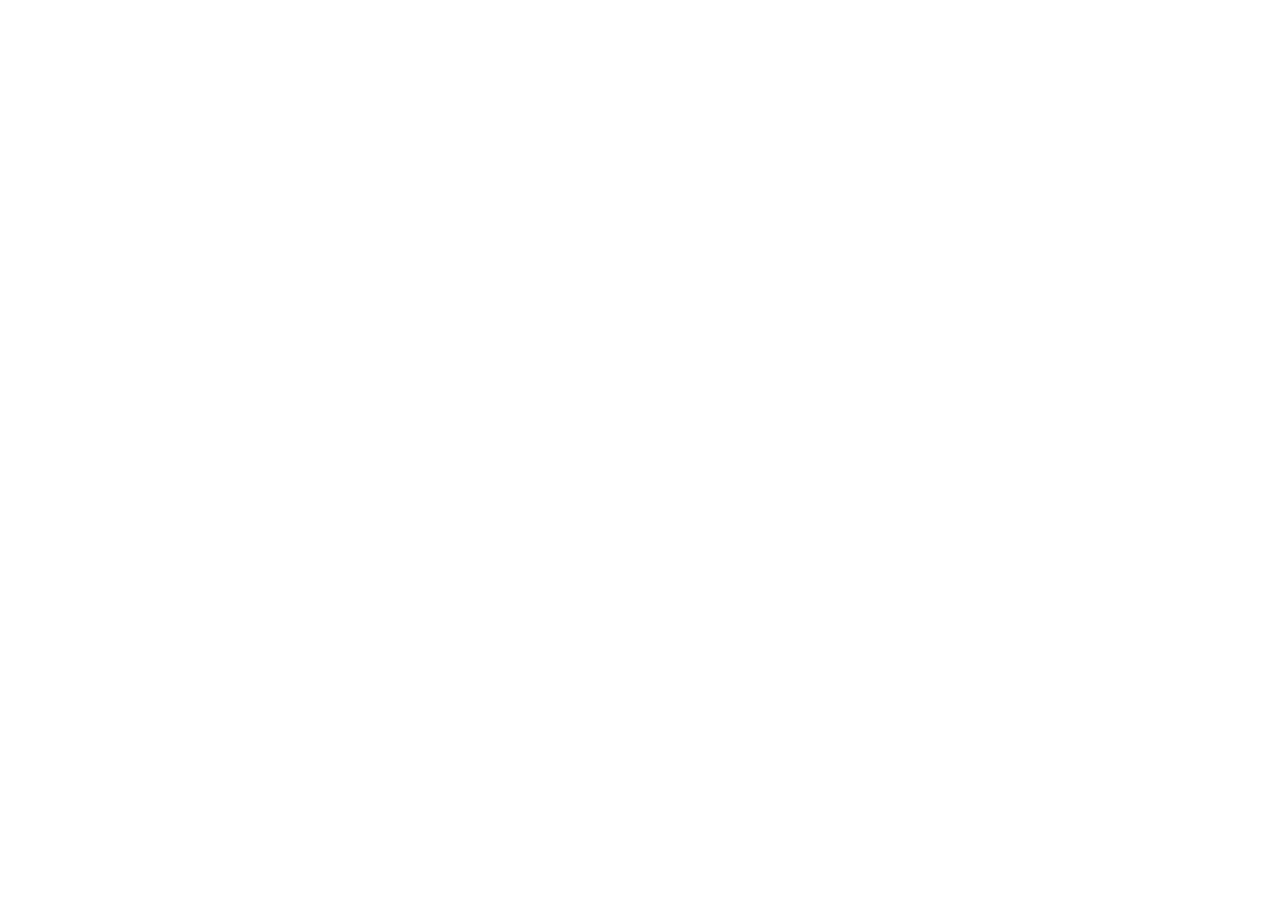
==== index.html @ 40c04be0 "deploy: add organic orb motion" ====
<!doctype html>
<html lang="es">
  <head>
    <meta charset="UTF-8" />
    <meta name="viewport" content="width=device-width, initial-scale=1.0" />
    <meta name="theme-color" content="#090a0c" />
    <meta name="robots" content="noindex,nofollow" />
    <link rel="icon" href="/orvan-studio-preview/favicon.svg" />
    <meta name="description" content="ORVAN Studio conecta operaciones, herramientas y criterio para resolver necesidades concretas." />
    <title>ORVAN Studio — Qué necesitás resolver</title>
    <script type="module" crossorigin src="/orvan-studio-preview/assets/jsx-runtime-n5LQ9ujS.js"></script>
    <script type="module" crossorigin src="/orvan-studio-preview/assets/client-CB8it3IZ.js"></script>
    <script type="module" crossorigin src="/orvan-studio-preview/assets/world-b-ynsAk5wN.js"></script>
    <script type="module" crossorigin src="/orvan-studio-preview/assets/world-b-main-CdxMd1d_.js"></script>
    <link rel="stylesheet" crossorigin href="/orvan-studio-preview/assets/world-b-mmX6y8Y3.css">
  </head>
  <body>
    <div id="world-b-root"></div>
  </body>
</html>
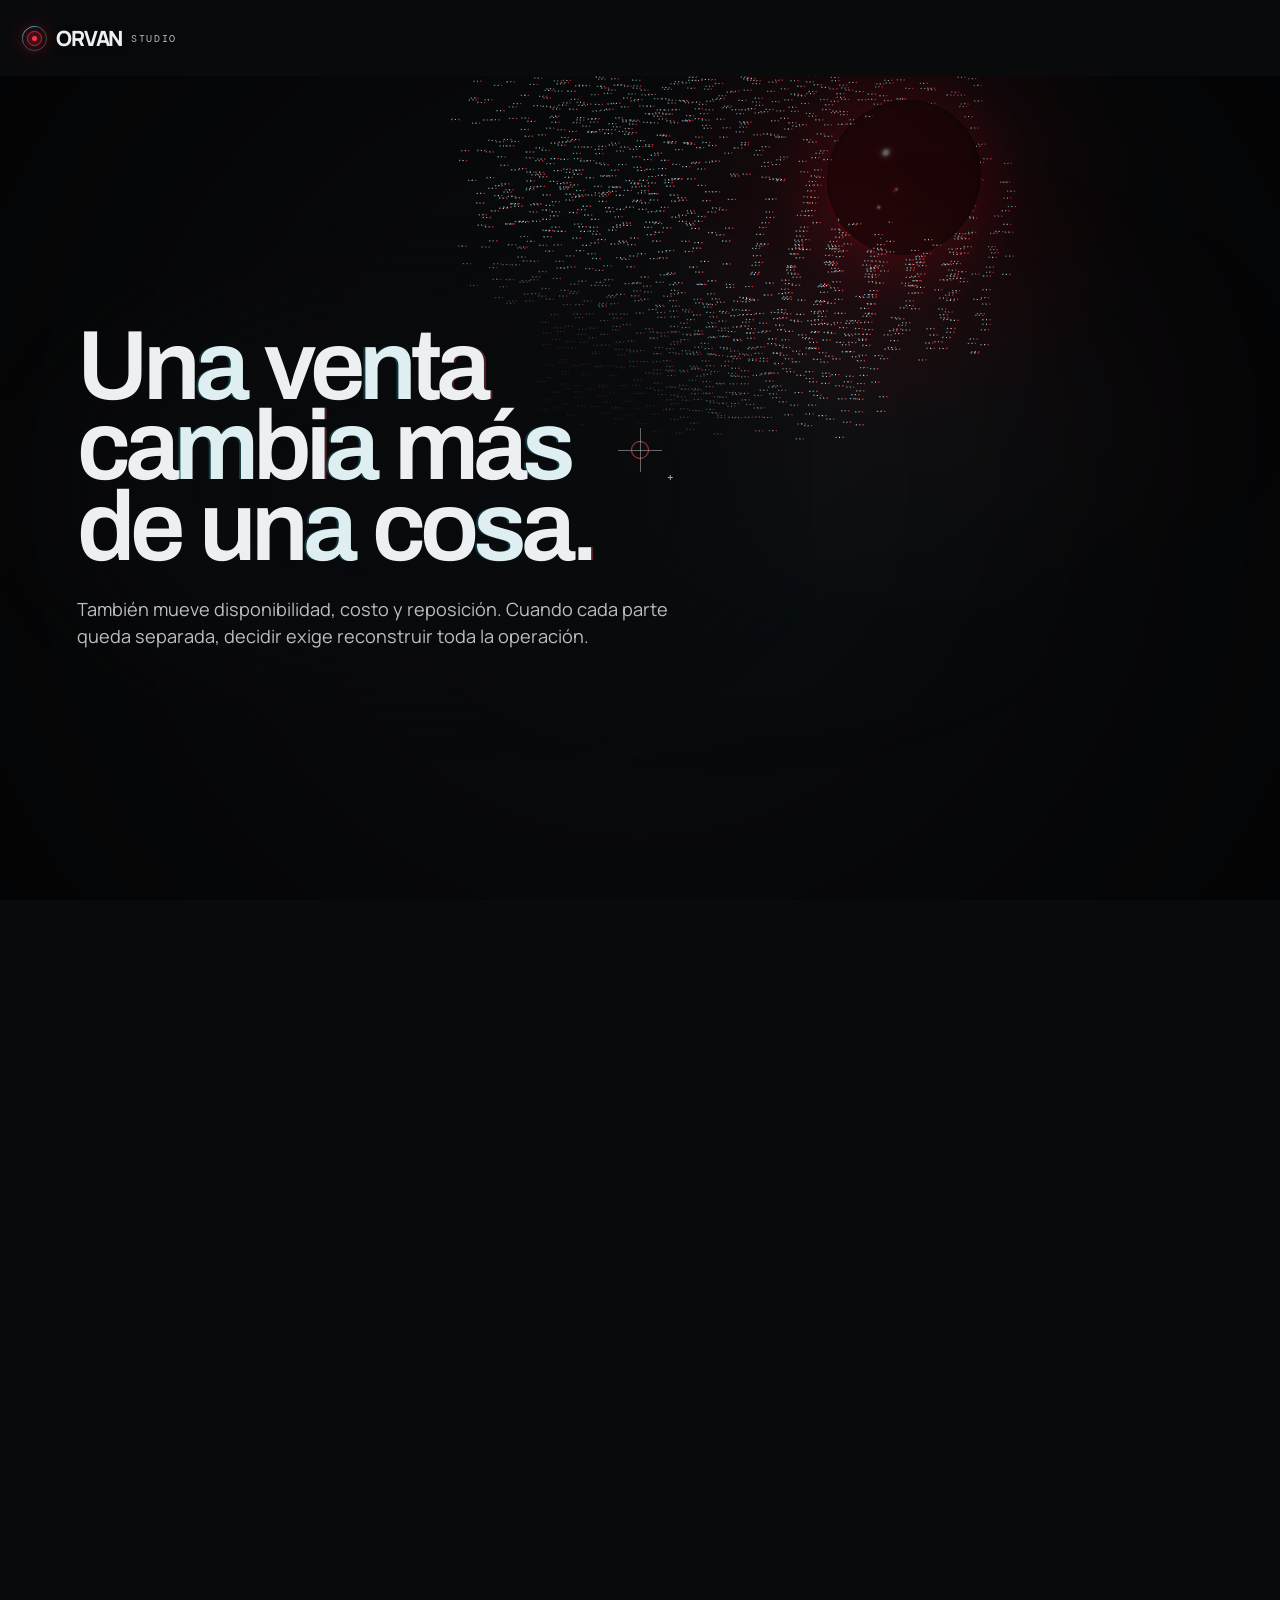
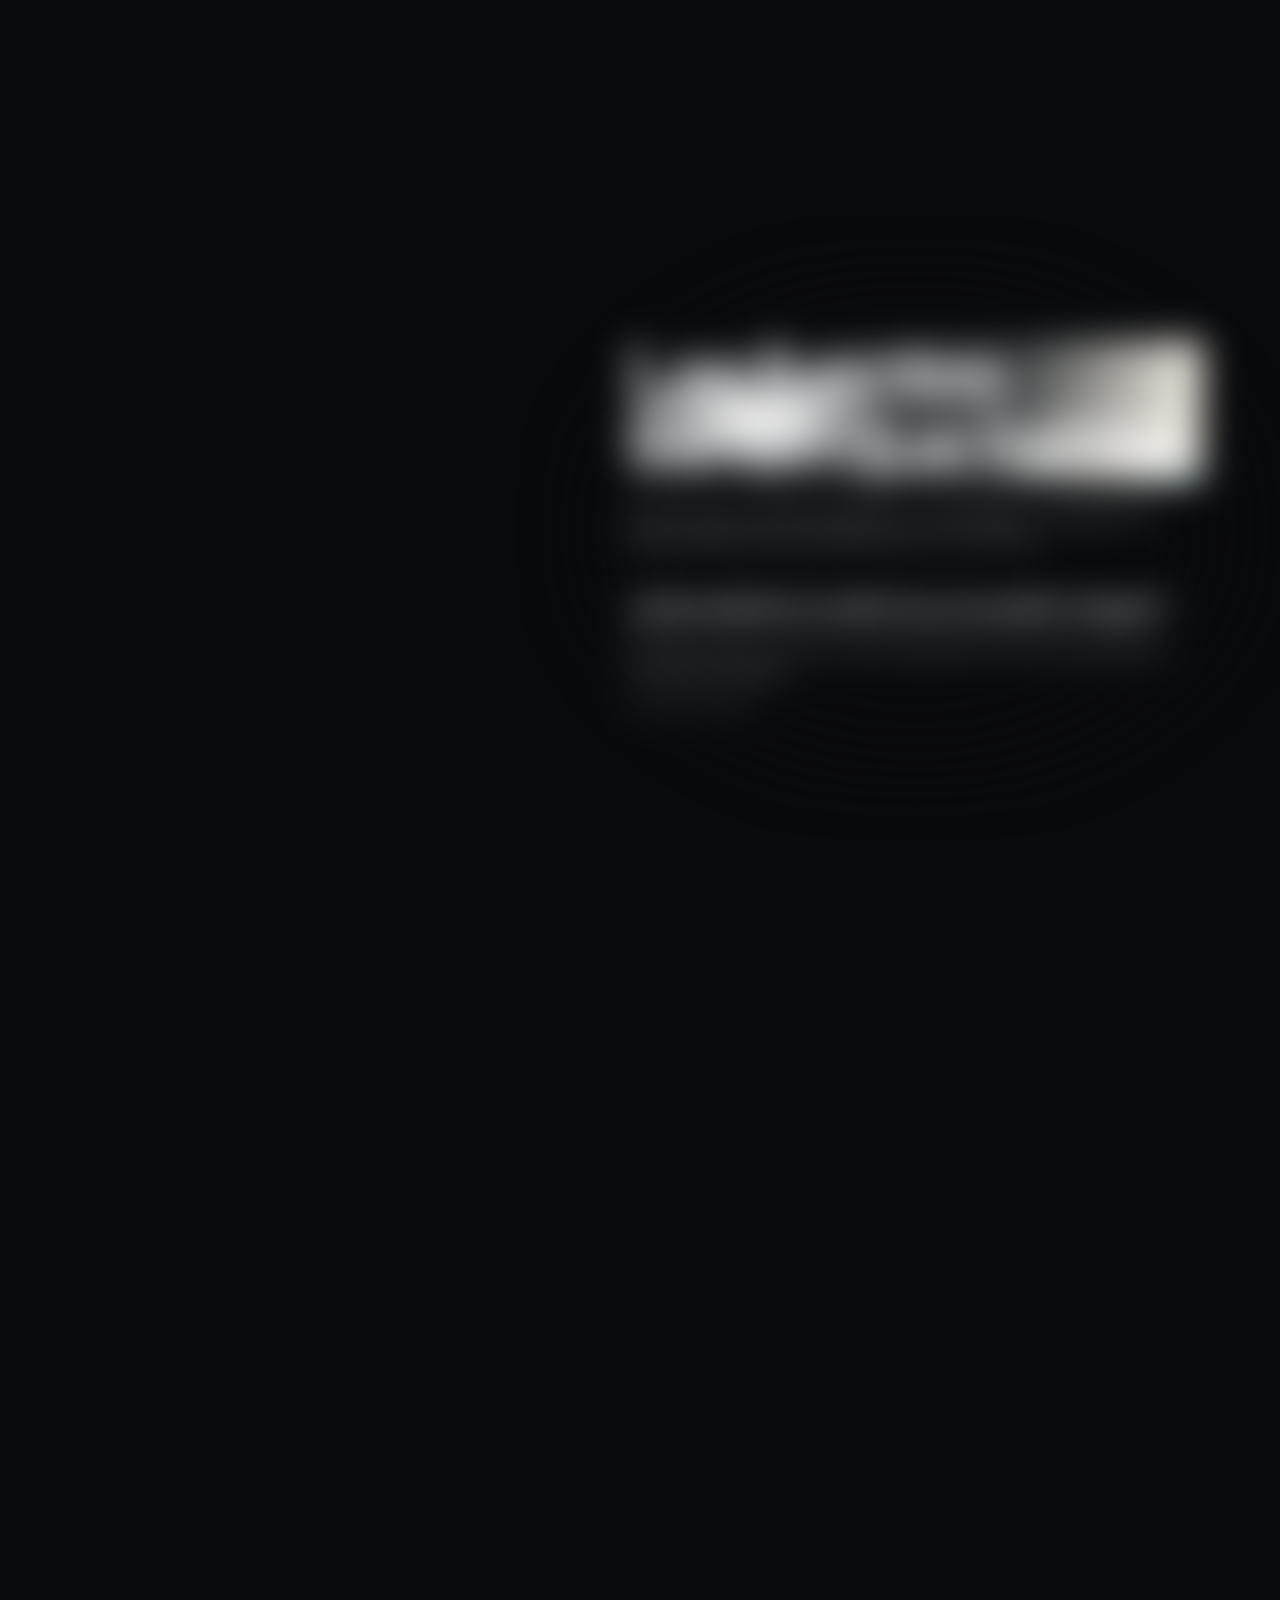
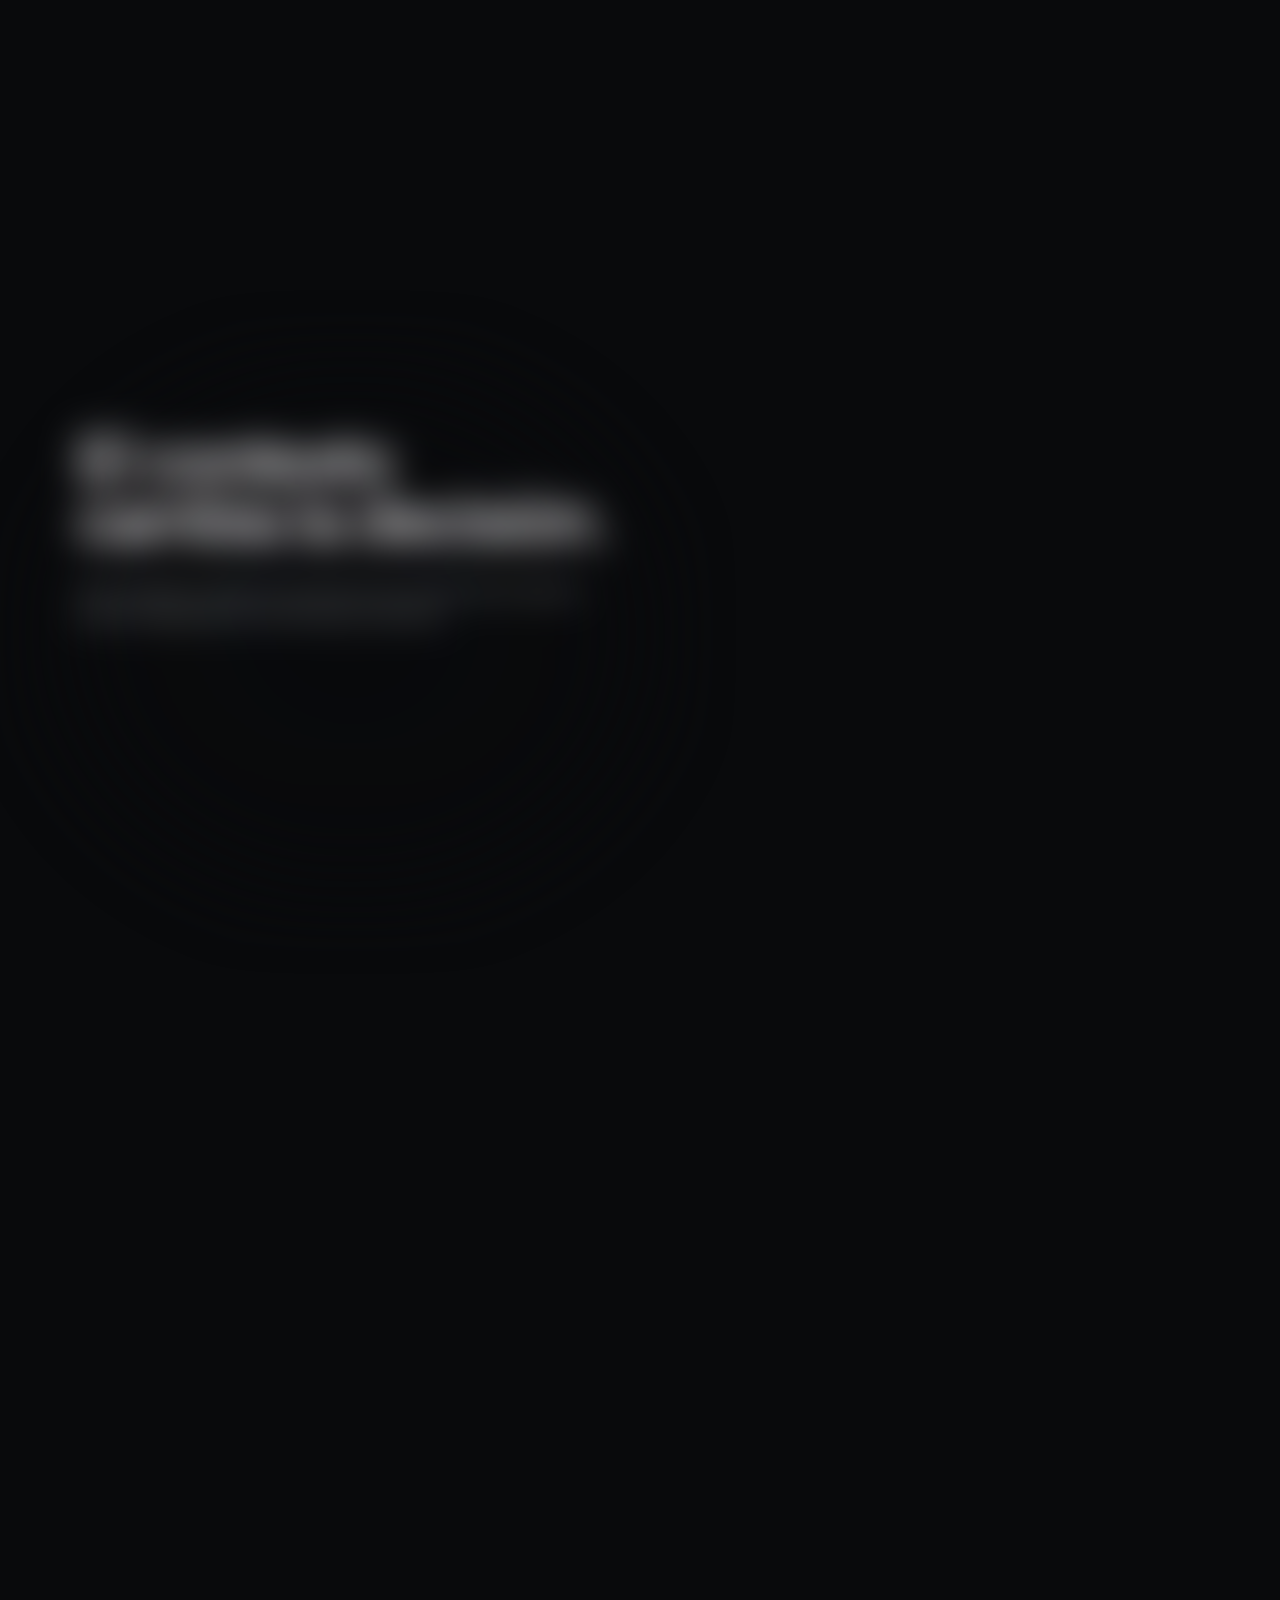
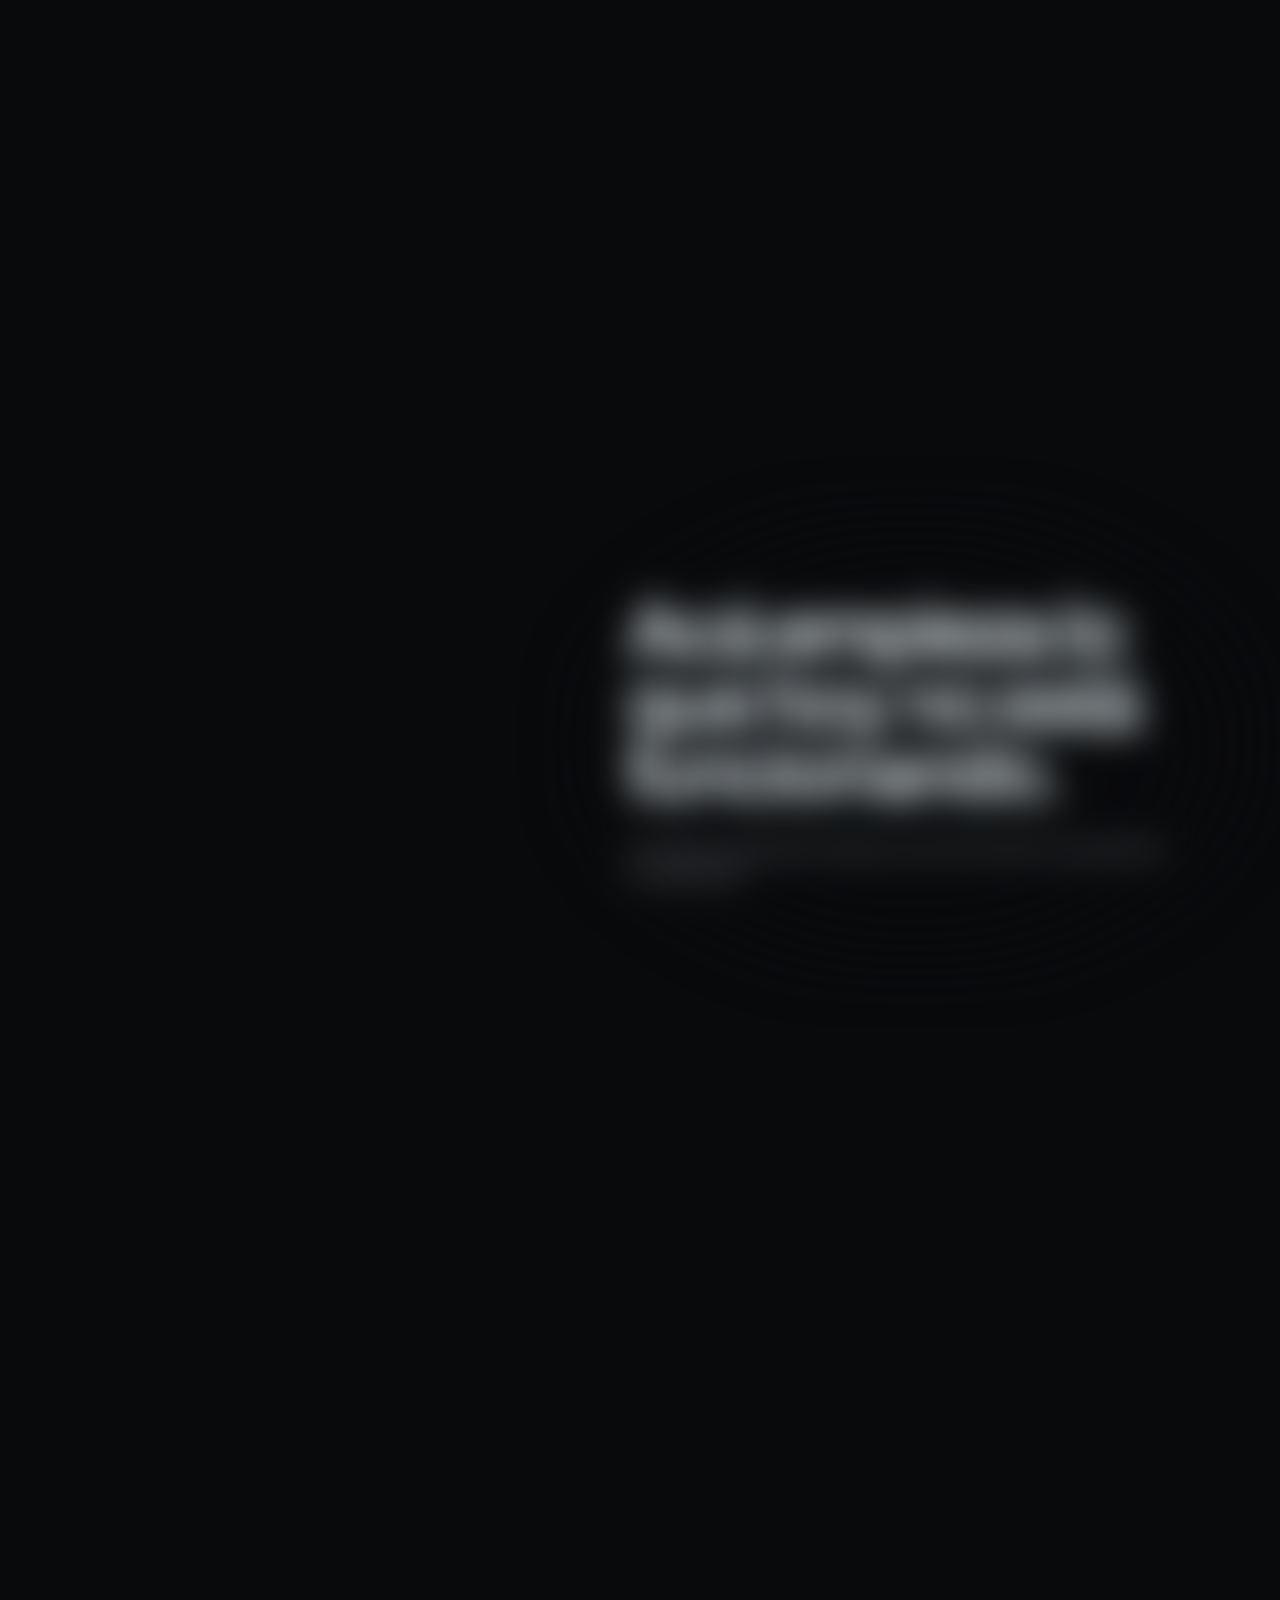
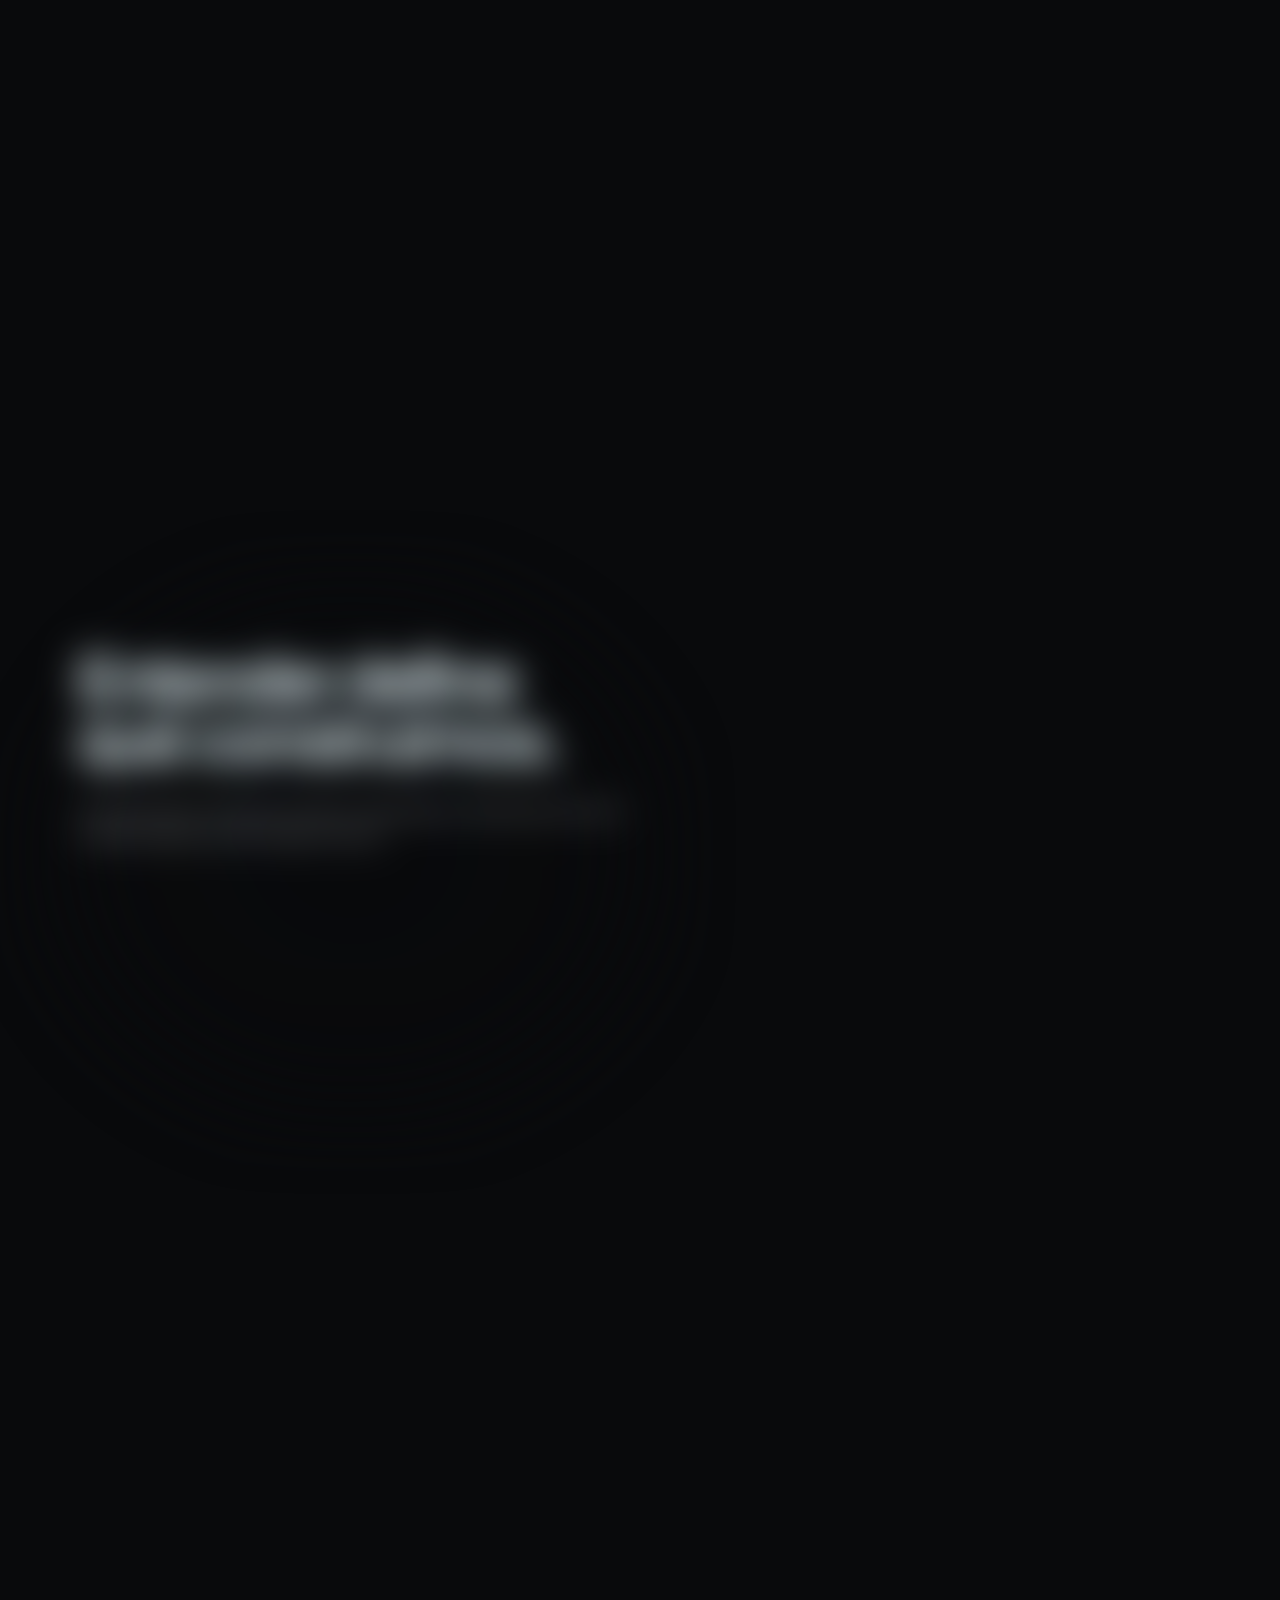
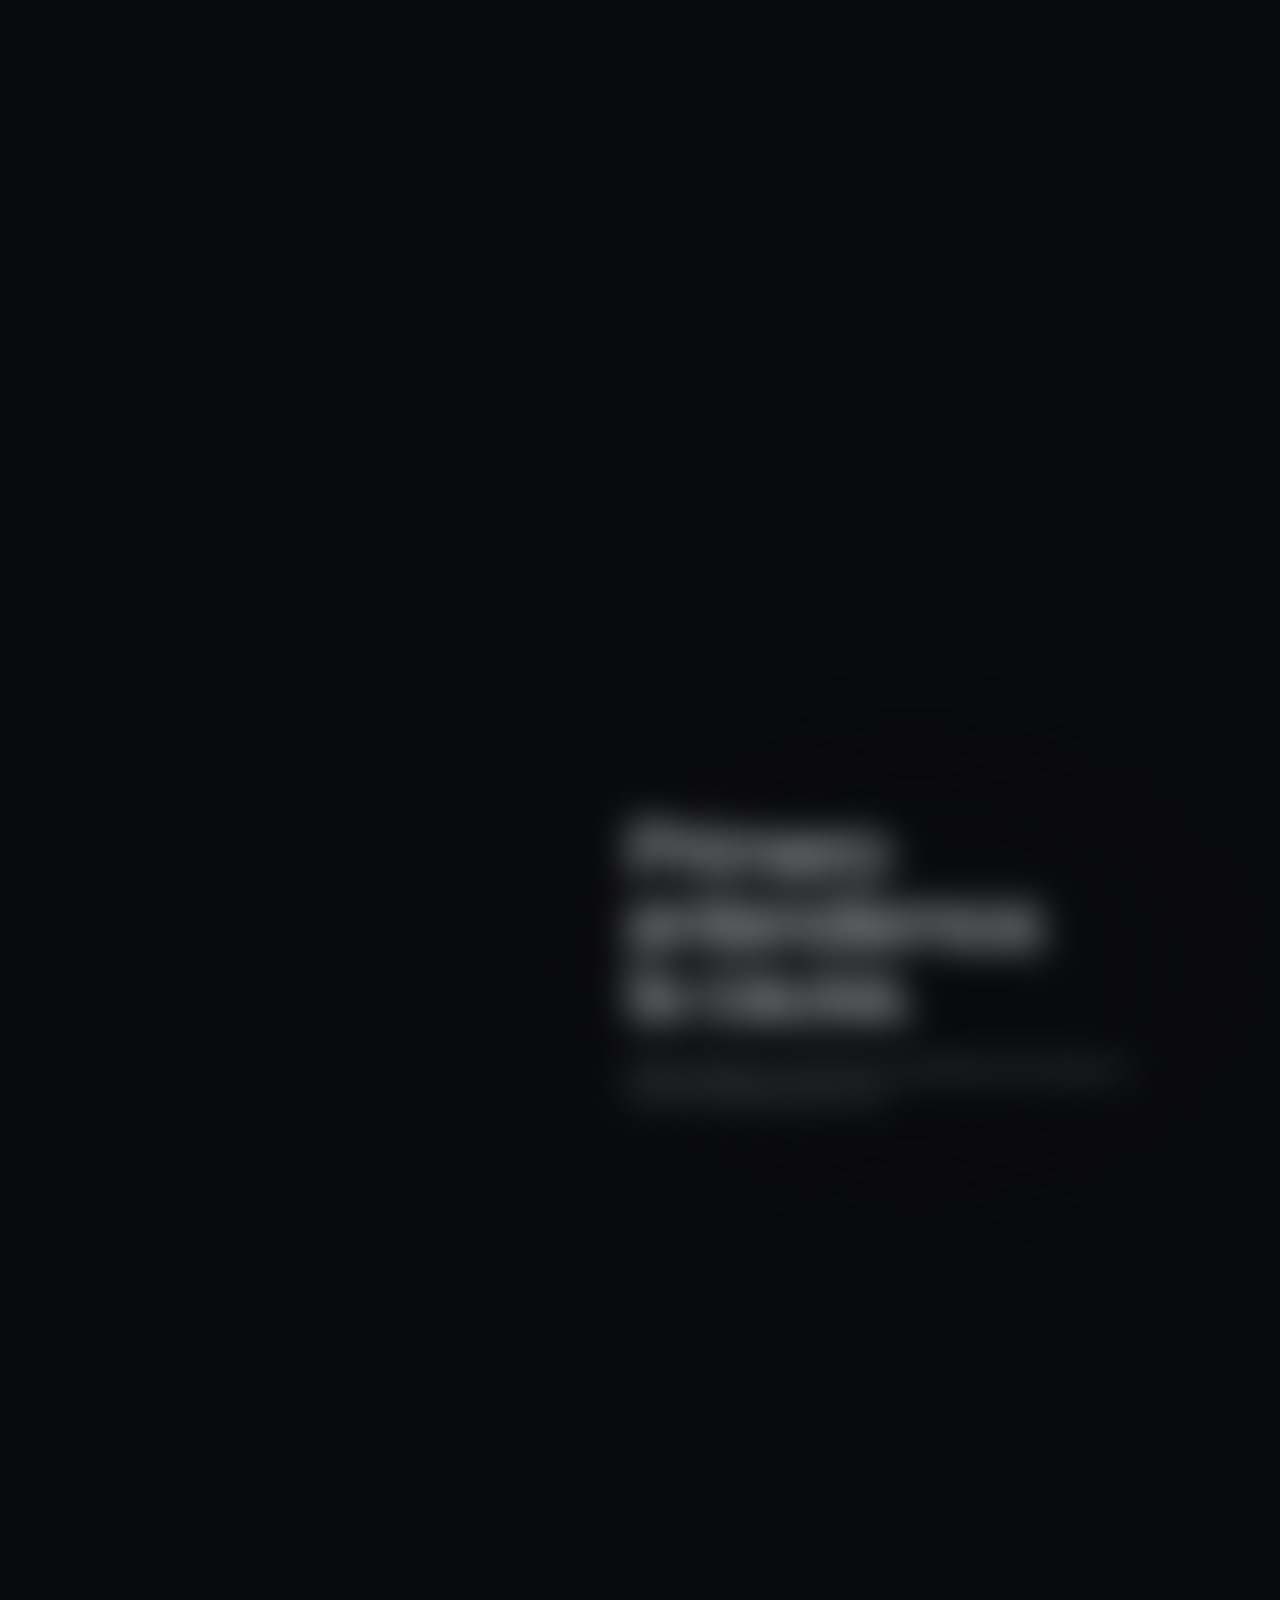
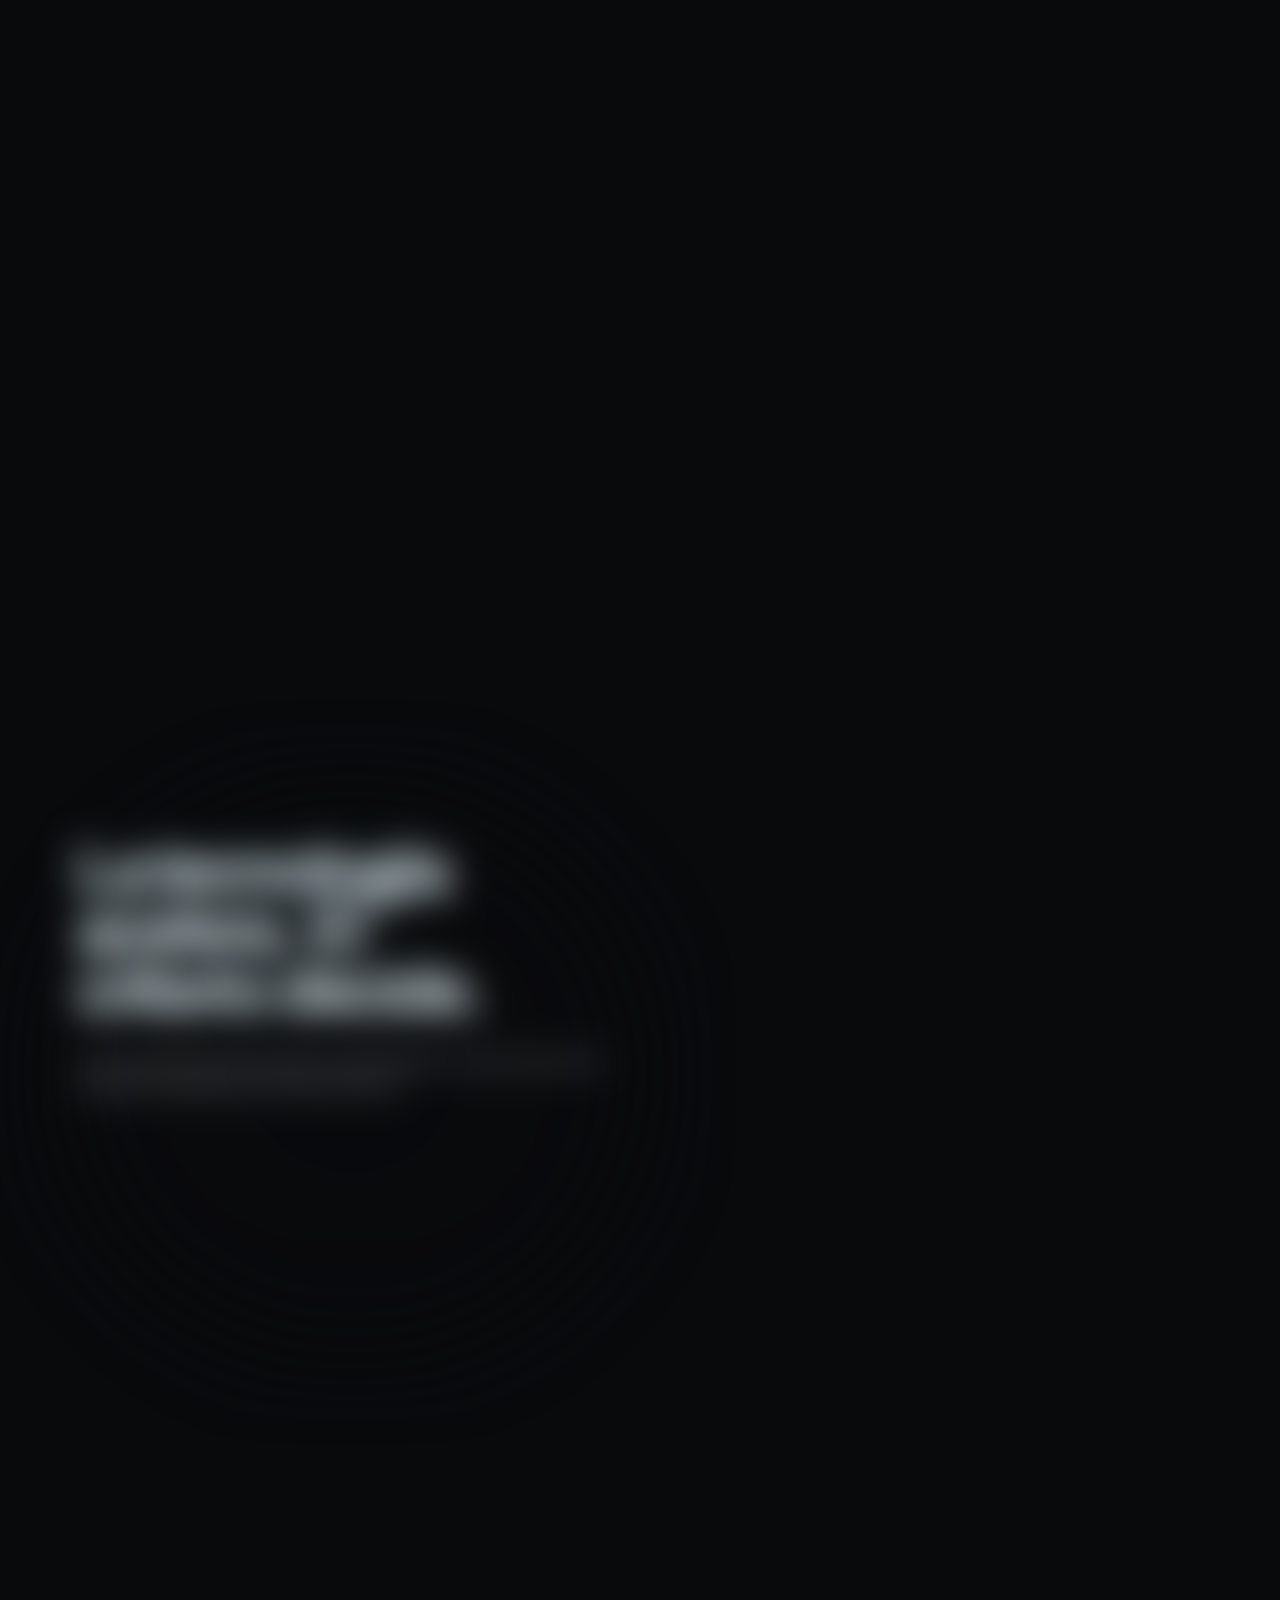
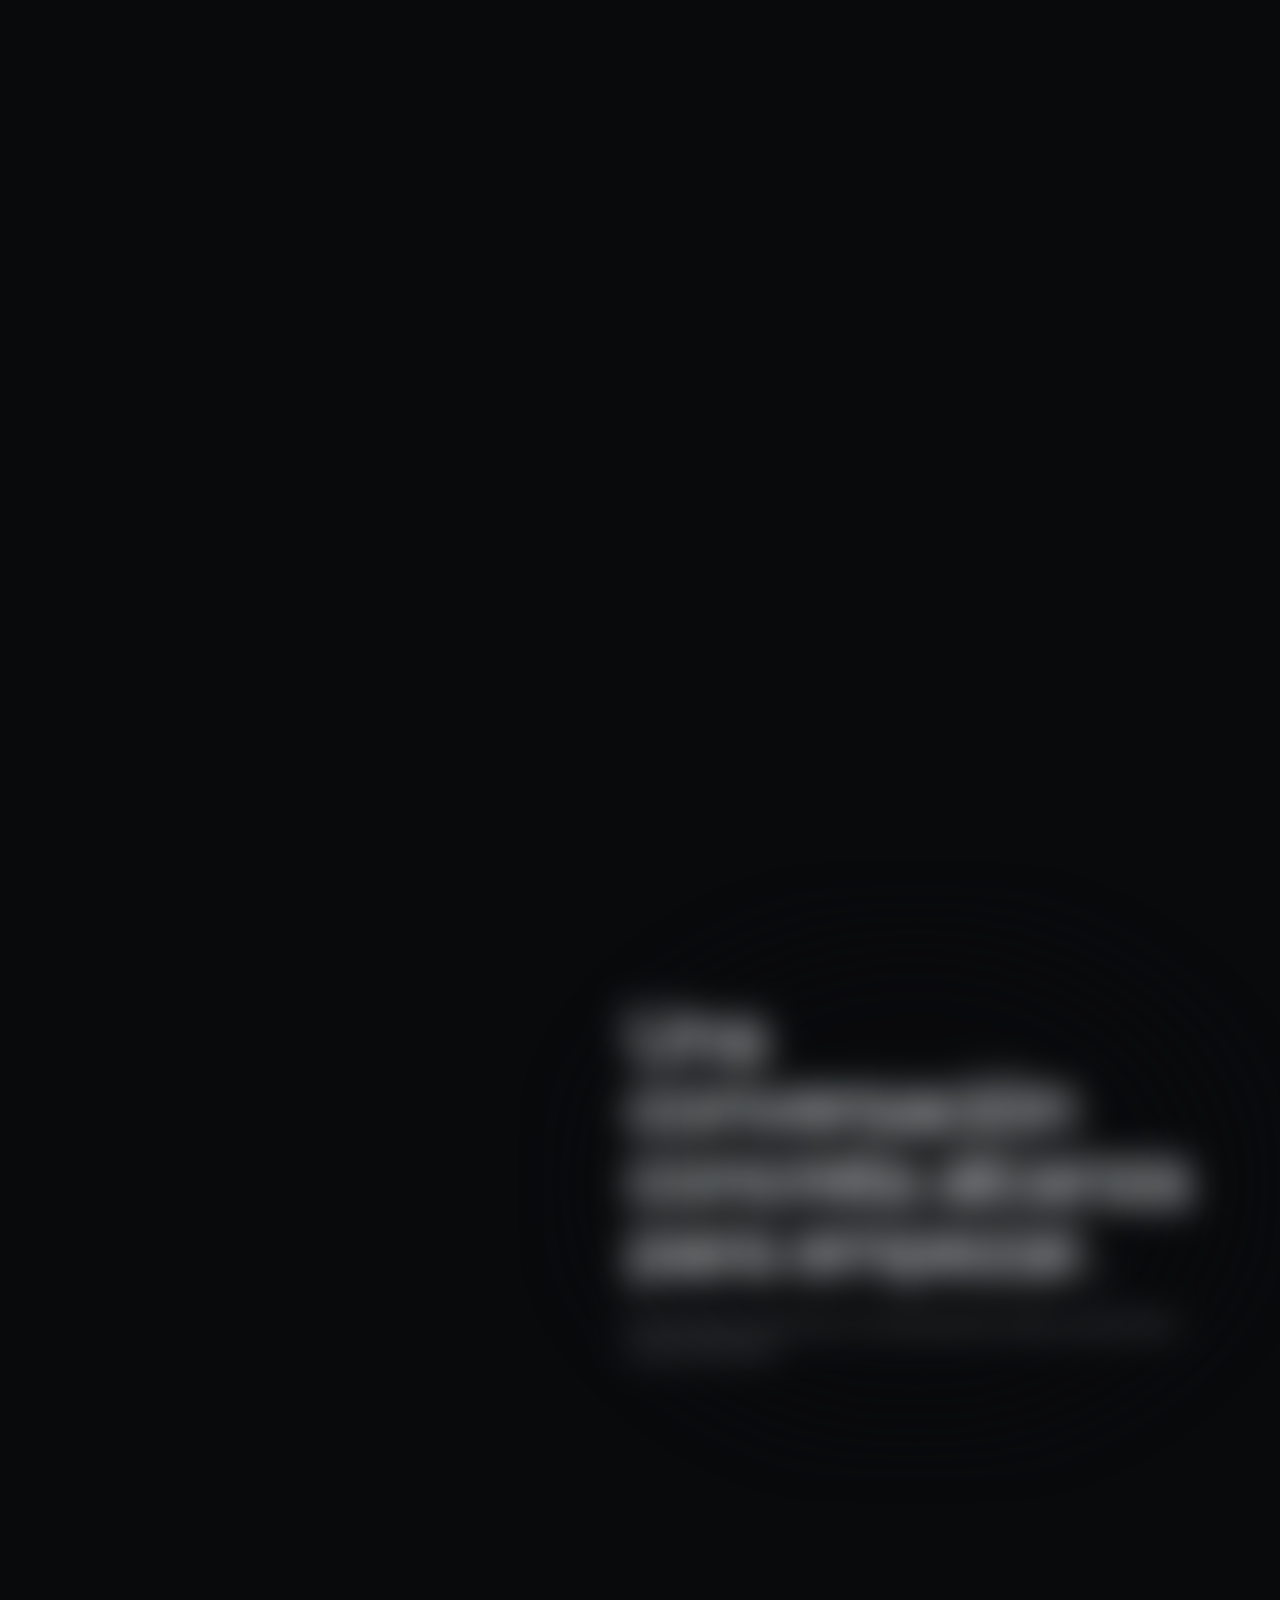
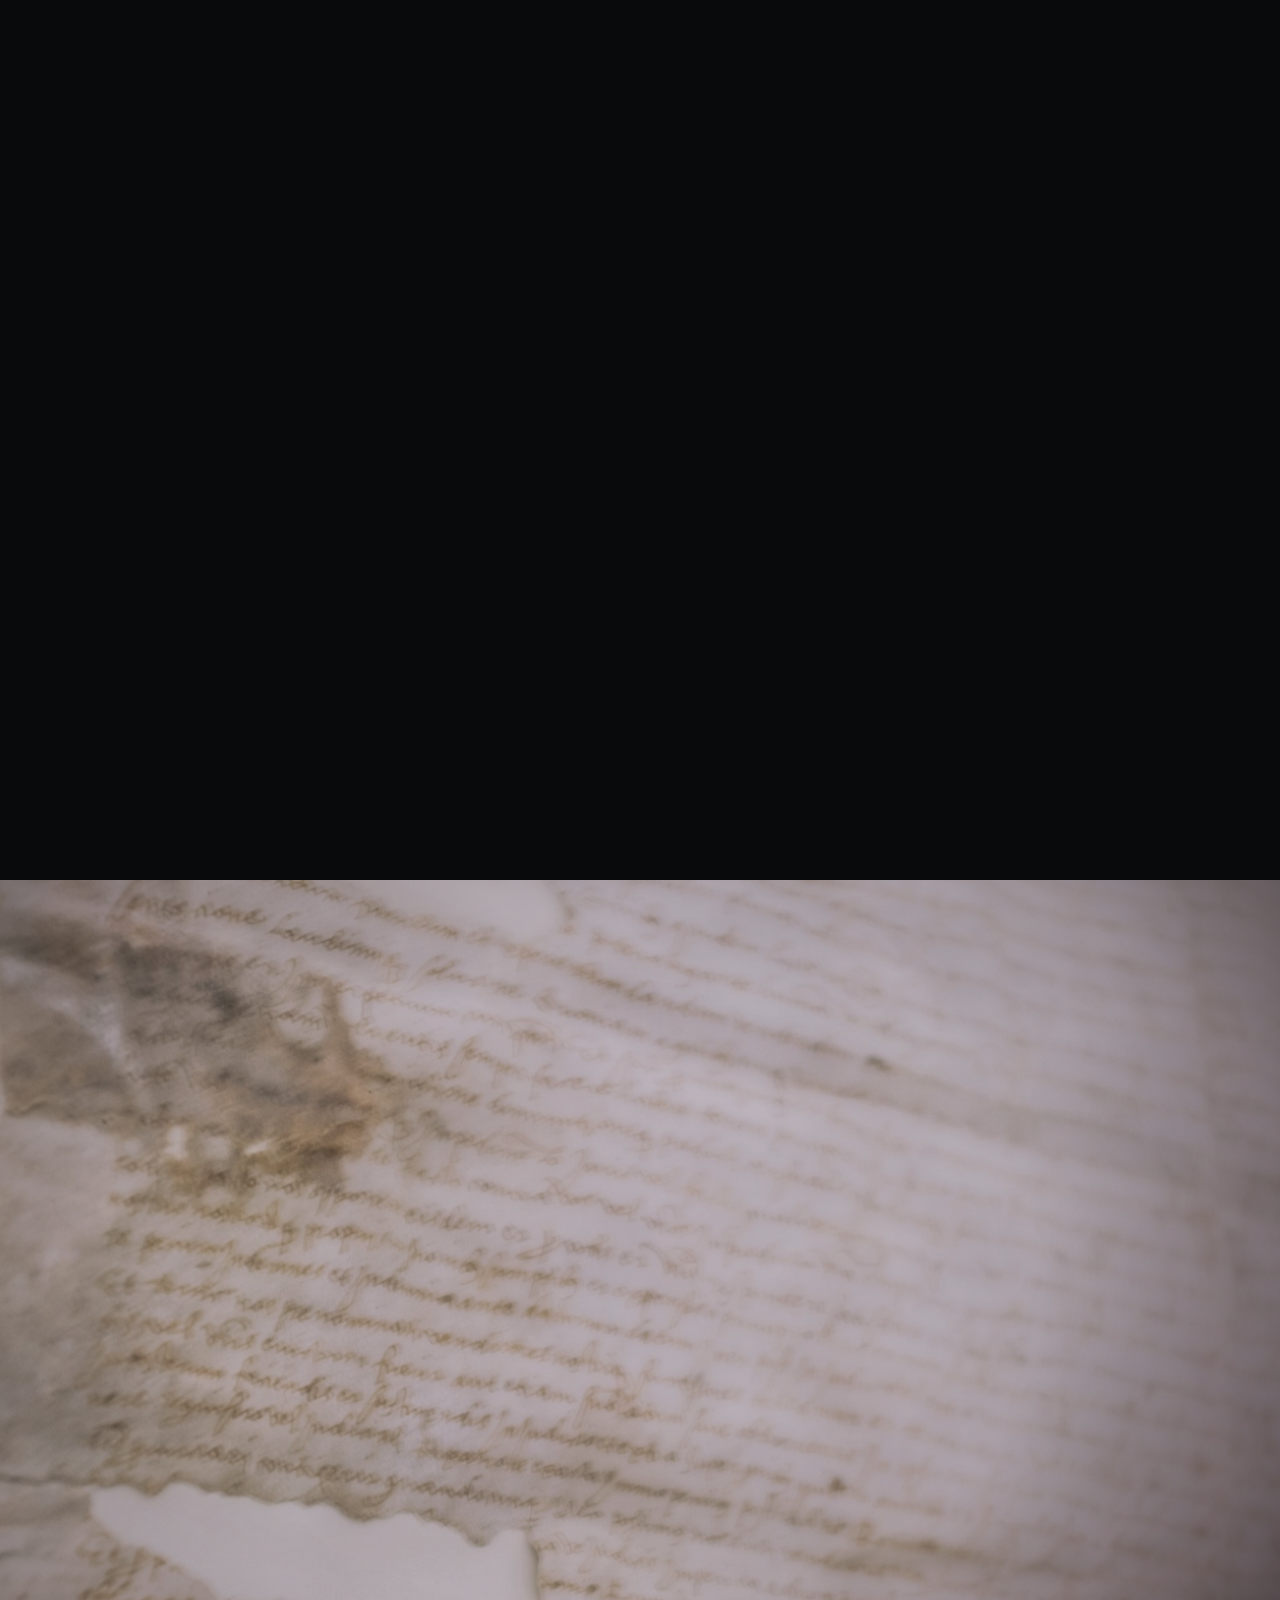
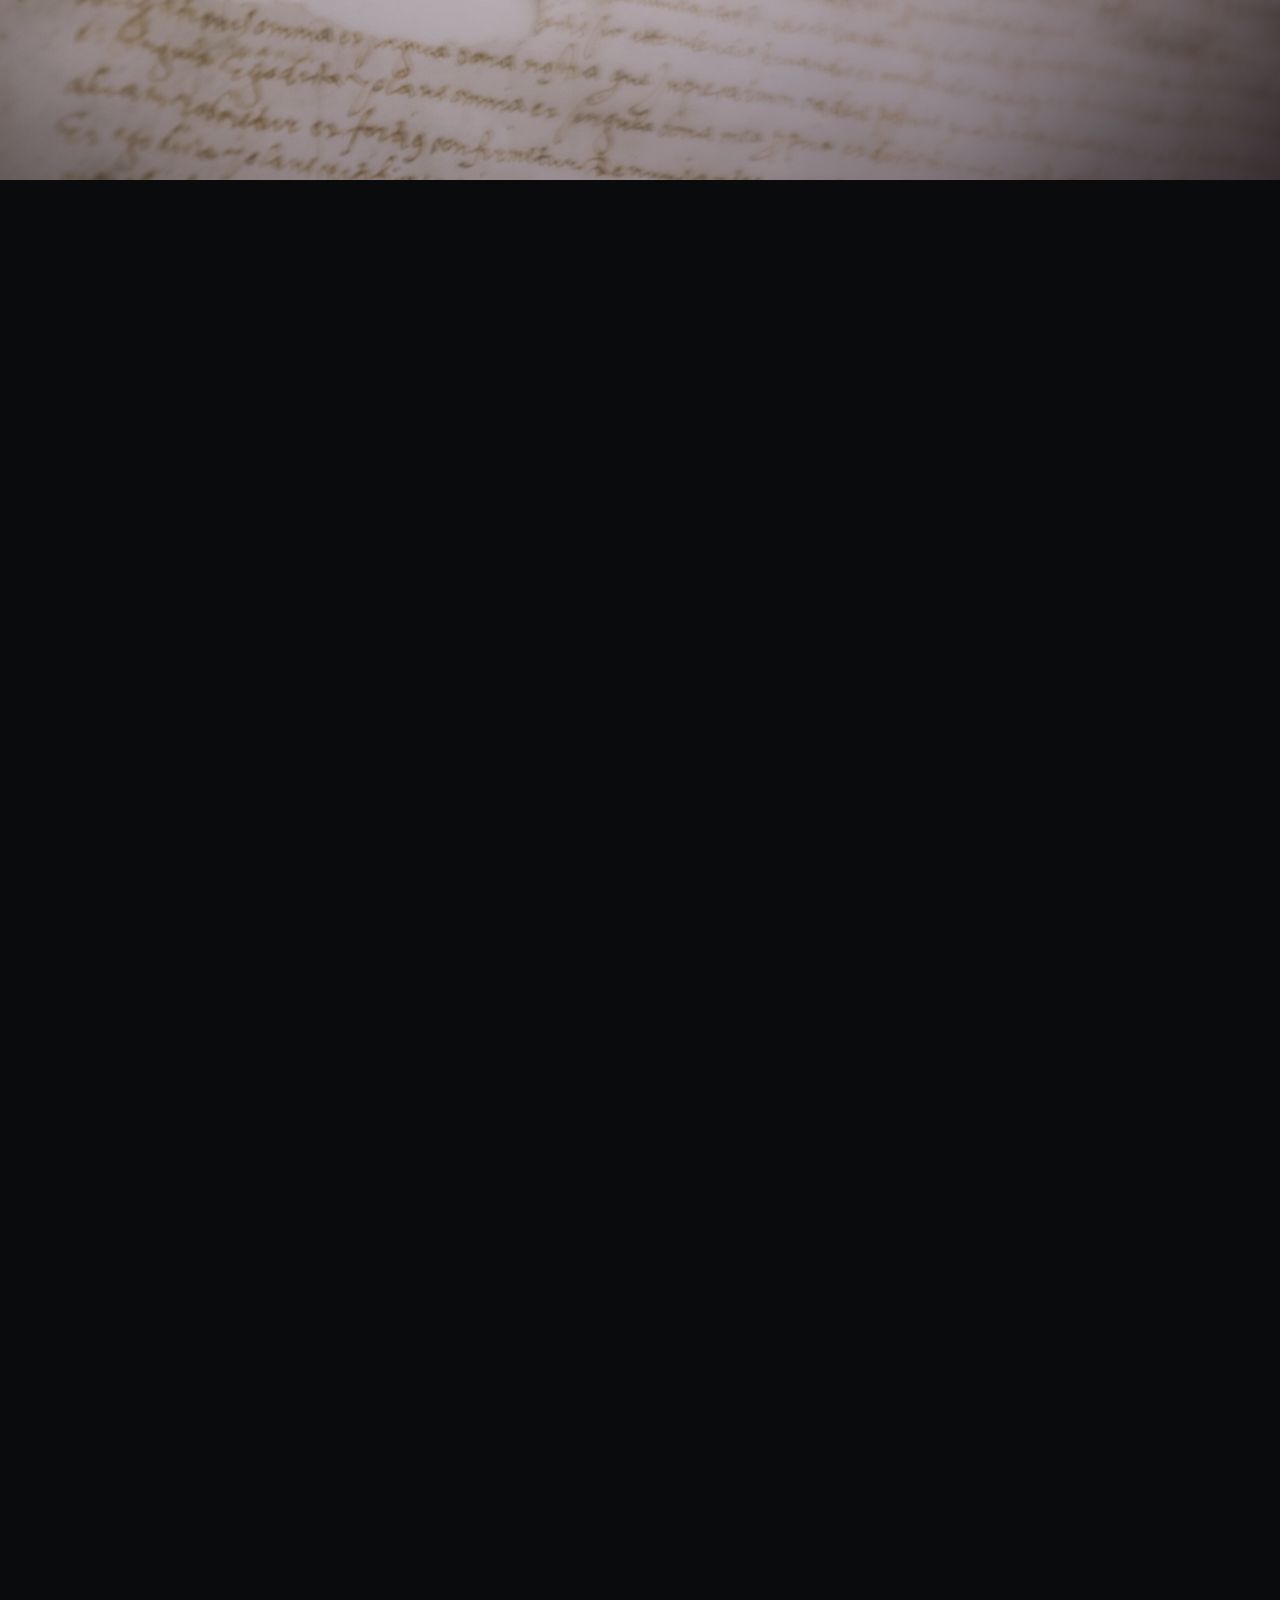
==== commit 8835b39b: "deploy: portable audited preview" ====
--- a/index.html
+++ b/index.html
@@ -5,14 +5,14 @@
     <meta name="viewport" content="width=device-width, initial-scale=1.0" />
     <meta name="theme-color" content="#090a0c" />
     <meta name="robots" content="noindex,nofollow" />
-    <link rel="icon" href="/orvan-studio-preview/favicon.svg" />
+    <link rel="icon" href="./favicon.svg" />
     <meta name="description" content="ORVAN Studio conecta operaciones, herramientas y criterio para resolver necesidades concretas." />
     <title>ORVAN Studio — Qué necesitás resolver</title>
-    <script type="module" crossorigin src="/orvan-studio-preview/assets/jsx-runtime-n5LQ9ujS.js"></script>
-    <script type="module" crossorigin src="/orvan-studio-preview/assets/client-CB8it3IZ.js"></script>
-    <script type="module" crossorigin src="/orvan-studio-preview/assets/world-b-ynsAk5wN.js"></script>
-    <script type="module" crossorigin src="/orvan-studio-preview/assets/world-b-main-CdxMd1d_.js"></script>
-    <link rel="stylesheet" crossorigin href="/orvan-studio-preview/assets/world-b-mmX6y8Y3.css">
+    <script type="module" crossorigin src="./assets/jsx-runtime-n5LQ9ujS.js"></script>
+    <script type="module" crossorigin src="./assets/client-CB8it3IZ.js"></script>
+    <script type="module" crossorigin src="./assets/world-b-DH9euTL4.js"></script>
+    <script type="module" crossorigin src="./assets/world-b-main-6pxpkuyu.js"></script>
+    <link rel="stylesheet" crossorigin href="./assets/world-b-Dh2fb4-B.css">
   </head>
   <body>
     <div id="world-b-root"></div>
--- a/assets/world-b-Dh2fb4-B.css
+++ b/assets/world-b-Dh2fb4-B.css
@@ -0,0 +1 @@
+.manuscript-transition{--manuscript-progress:0;--manuscript-scroll-length:320vh;z-index:24;width:100%;height:var(--manuscript-scroll-length);isolation:isolate;touch-action:pan-y pinch-zoom;-webkit-user-select:none;user-select:none;background:#090b0d;min-height:180vh;position:relative}.manuscript-transition__stage{width:100%;height:100vh;background:#090b0d;height:100dvh;position:sticky;top:0;overflow:hidden}.manuscript-transition__stage:after{content:"";pointer-events:none;opacity:clamp(0, calc((var(--manuscript-progress) - .86) * 7.2), 1);background:linear-gradient(#0000 54%,#04060c47 72%,#04060c 100%);position:absolute;inset:0}.manuscript-transition__canvas{width:100%;height:100%;filter:contrast(calc(1.02 + var(--manuscript-progress) * .06)) saturate(calc(.78 + var(--manuscript-progress) * .1));transform:scale(calc(1.018 - var(--manuscript-progress) * .018));transform-origin:50% 48%;will-change:transform, filter;display:block}.manuscript-transition__paper-edge{pointer-events:none;mix-blend-mode:multiply;opacity:calc(1 - var(--manuscript-progress) * .9);background:radial-gradient(at 47% 46%,#0000 46%,#1c070a26 74%,#050304a3 112%),linear-gradient(102deg,#daccc614,#0000 17% 76%,#1f070a3d);position:absolute;inset:0}.manuscript-transition__city-light{pointer-events:none;mix-blend-mode:screen;opacity:clamp(0, calc((var(--manuscript-progress) - .68) * 2.4), .54);transform:translate3d(0, calc((1 - var(--manuscript-progress)) * 3%), 0);background:radial-gradient(circle at 61% 48%,#57aec62e,#0000 31%),radial-gradient(circle at 30% 66%,#da44341f,#0000 27%);position:absolute;inset:-14%}@media (max-width:760px){.manuscript-transition{min-height:200vh}.manuscript-transition__canvas{transform:scale(calc(1.035 - var(--manuscript-progress) * .035))}.manuscript-transition__paper-edge{background:radial-gradient(at 50% 43%,#0000 35%,#1c070a2b 73%,#050304a3 116%),linear-gradient(98deg,#daccc612,#0000 20% 72%,#1f070a38)}}@media (prefers-reduced-motion:reduce){.manuscript-transition{height:100vh;height:100dvh;min-height:100vh}.manuscript-transition__canvas,.manuscript-transition__city-light{filter:none;transform:none}}@media (forced-colors:active){.manuscript-transition__paper-edge,.manuscript-transition__city-light{display:none}}.spatial-media.spatial-media--3d{--media-rx:.8deg;--media-ry:-1.4deg;--media-px:58%;--media-py:38%;--media-drift-x:0px;--media-drift-y:0px;--media-far-x:0px;--media-far-y:0px;--media-near-x:0px;--media-near-y:0px;--media-shadow-x:0px;--media-shadow-y:0px;perspective:980px;pointer-events:auto;touch-action:pan-y pinch-zoom;width:min(28rem,92%);height:clamp(9.75rem,20vh,13rem);transform-style:preserve-3d;isolation:isolate;margin:1.5rem 0 0 .5rem;position:relative}.spatial-media--3d figcaption{clip-path:inset(50%);white-space:nowrap;width:1px;height:1px;position:absolute;overflow:hidden}.spatial-media--3d .spatial-media__volume{transform-style:preserve-3d;opacity:1;filter:blur();transition:transform .9s cubic-bezier(.16,1,.3,1),opacity .56s,filter .76s cubic-bezier(.16,1,.3,1);position:absolute;inset:0;transform:translate(0,0)}.spatial-media--3d[data-visible=false] .spatial-media__volume{opacity:0;filter:blur(17px)brightness(1.35);pointer-events:none;transform:translate3d(0,1.6rem,-170px)scale(.84)}.spatial-media--3d .spatial-media__plane{z-index:4;box-shadow:none;clip-path:none;transform:rotateX(var(--media-rx)) rotateY(var(--media-ry)) translate3d(var(--media-drift-x), var(--media-drift-y), 12px);transform-origin:50% 56%;transform-style:preserve-3d;background:0 0;transition:transform 90ms linear;position:absolute;inset:3% 2% 4% 1%;overflow:visible}.scene-track .spatial-media.spatial-media--3d .spatial-media__plane{opacity:1;filter:none;animation:none}.spatial-media--3d .spatial-media__plane:before,.spatial-media--3d .spatial-media__plane:after{content:none}.spatial-media--3d .spatial-media__media{filter:saturate(.82)contrast(1.08)brightness(.78);background:0 0;transition:filter .52s;position:absolute;inset:0;overflow:hidden;transform:translateZ(0)}.spatial-media--3d[data-engaged=true] .spatial-media__media{filter:saturate(.94)contrast(1.09)brightness(.85)}.spatial-media--3d[data-kind=video] .spatial-media__media{clip-path:polygon(3% 14%,28% 4%,67% 8%,98% 0,95% 78%,74% 94%,39% 88%,5% 100%,0 54%)}.spatial-media--3d[data-kind=image] .spatial-media__media{clip-path:polygon(6% 20%,17% 6%,48% 0,78% 7%,97% 28%,100% 68%,84% 94%,55% 100%,24% 91%,2% 68%);border-radius:38% 47% 43% 51%/46% 35% 54% 41%}.spatial-media--3d[data-kind=carousel] .spatial-media__media{clip-path:polygon(0 8%,34% 3%,39% 10%,69% 0,100% 12%,96% 46%,100% 51%,91% 91%,63% 96%,58% 89%,21% 100%,4% 84%,8% 49%,2% 43%)}.spatial-media--3d .spatial-media__media :is(video,img){object-fit:cover;filter:none;width:100%;height:100%;display:block}.spatial-media--3d .spatial-media__light,.spatial-media--3d .spatial-media__refraction{z-index:3;pointer-events:none;clip-path:inherit;position:absolute;inset:0}.spatial-media--3d .spatial-media__light{background:radial-gradient(circle at var(--media-px) var(--media-py), #f7faf94f 0, #2cd9ff30 7%, #2cd9ff0a 21%, transparent 37%), radial-gradient(circle at calc(100% - var(--media-px)) calc(100% - var(--media-py)), #ef304933, transparent 31%);mix-blend-mode:screen;opacity:.72;transition:opacity .26s;transform:translateZ(18px)}.spatial-media--3d .spatial-media__refraction{mix-blend-mode:screen;opacity:.32;transform:translate3d(var(--media-far-x), var(--media-far-y), 25px);background:linear-gradient(112deg,#0000 18%,#ef304917 42%,#ffffff21 49%,#2cd9ff1a 55%,#0000 77%);transition:transform .18s cubic-bezier(.16,1,.3,1),opacity .32s}.spatial-media--3d[data-engaged=true] .spatial-media__refraction{opacity:.58}.spatial-media--3d .spatial-media__cast-shadow{z-index:0;filter:blur(18px);transform:translate3d(var(--media-shadow-x), calc(.8rem + var(--media-shadow-y)), -88px) scale(.96);opacity:.75;background:radial-gradient(#000000b8,#0003 47%,#0000 73%);transition:transform .42s cubic-bezier(.16,1,.3,1);position:absolute;inset:18% 6% 2% 9%}.spatial-media--3d .spatial-media__echo{background-image:var(--media-image);pointer-events:none;opacity:.2;filter:blur(4px)saturate(.68)brightness(.56);mix-blend-mode:screen;background-position:50%;background-size:cover;transition:transform .42s cubic-bezier(.16,1,.3,1),opacity .42s;position:absolute}.spatial-media--3d .spatial-media__echo--far{z-index:1;transform:translate3d(calc(-.7rem + var(--media-far-x)), calc(.7rem + var(--media-far-y)), -72px) rotate(-2.2deg);clip-path:polygon(2% 20%,26% 2%,77% 8%,99% 28%,90% 92%,36% 96%,0 75%);inset:11% 8% 2% 4%}.spatial-media--3d .spatial-media__echo--near{z-index:2;opacity:.15;transform:translate3d(calc(.55rem + var(--media-near-x)), calc(-.35rem + var(--media-near-y)), -34px) rotate(1.1deg);clip-path:polygon(0 4%,68% 0,100% 23%,94% 83%,73% 100%,7% 91%);inset:4% 3% 8% 8%}.spatial-media--3d[data-engaged=true] .spatial-media__echo--far{opacity:.3}.spatial-media--3d[data-engaged=true] .spatial-media__echo--near{opacity:.23}.spatial-media--3d .spatial-media__fragments{z-index:5;pointer-events:none;transform-style:preserve-3d;position:absolute;inset:0}.spatial-media--3d .spatial-media__fragments i{background-image:var(--media-image);filter:saturate(.72)brightness(.64);opacity:.34;background-size:28rem 13rem;transition:transform .36s cubic-bezier(.16,1,.3,1),opacity .32s;position:absolute}.spatial-media--3d .spatial-media__fragments i:first-child{clip-path:polygon(0 35%,100% 0,91% 100%,8% 74%);width:18%;height:6%;transform:translate3d(var(--media-near-x), var(--media-near-y), 38px);background-position:12% 7%;top:4%;left:11%}.spatial-media--3d .spatial-media__fragments i:nth-child(2){clip-path:polygon(24% 0,100% 12%,72% 100%,0 76%);width:13%;height:19%;transform:translate3d(var(--media-far-x), var(--media-far-y), 52px);background-position:100% 29%;top:24%;right:-1%}.spatial-media--3d .spatial-media__fragments i:nth-child(3){clip-path:polygon(5% 4%,100% 22%,88% 100%,0 66%);width:21%;height:7%;transform:translate3d(var(--media-near-x), var(--media-far-y), 34px);background-position:81% 92%;bottom:0;right:8%}.spatial-media--3d .spatial-media__fragments i:nth-child(4){clip-path:polygon(0 18%,81% 0,100% 72%,24% 100%);width:14%;height:14%;transform:translate3d(var(--media-far-x), var(--media-near-y), 44px);background-position:5% 84%;bottom:2%;left:3%}.spatial-media--3d .spatial-media__fragments i:nth-child(5){clip-path:polygon(23% 0,100% 9%,69% 100%,0 81%);width:8%;height:23%;transform:translate3d(var(--media-far-x), var(--media-far-y), 58px);background-position:2% 49%;top:43%;left:-2%}.spatial-media--3d[data-kind=image] .spatial-media__fragments i:nth-child(2n),.spatial-media--3d[data-kind=video] .spatial-media__fragments i:nth-child(odd){opacity:.12}.spatial-media--3d .spatial-carousel{position:absolute;inset:0}.spatial-media--3d .spatial-carousel img{opacity:0;filter:blur(13px)saturate(.68)brightness(.72);transition:opacity .62s,filter .82s cubic-bezier(.16,1,.3,1),transform .82s cubic-bezier(.16,1,.3,1);position:absolute;inset:0;transform:translate3d(9%,0,-60px)scale(1.07)}.spatial-media--3d .spatial-carousel img[data-current=true]{opacity:1;filter:none;transform:translate(0,0)scale(1.01)}.spatial-media--3d .spatial-carousel__controls{z-index:8;color:#f0f4f6d6;letter-spacing:.06em;align-items:center;gap:.62rem;font:500 .68rem/1 DM Mono,monospace;display:flex;position:absolute;bottom:4%;right:4%;transform:translateZ(68px)}.spatial-media--3d .spatial-carousel__controls button{color:#f6f8f8;-webkit-backdrop-filter:blur(7px);backdrop-filter:blur(7px);cursor:pointer;touch-action:manipulation;background:#05080c61;border:0;border-radius:50%;place-items:center;width:2.75rem;height:2.75rem;padding:0;transition:transform .18s cubic-bezier(.16,1,.3,1),box-shadow .22s,background .22s;display:grid;box-shadow:inset 0 0 0 1px #f4f8f947,0 0 18px #2cd9ff12}.spatial-media--3d .spatial-carousel__controls button:is(:hover,:focus-visible){background:#080c12ad;outline:none;transform:scale(1.08);box-shadow:inset 0 0 0 1px #f8fafab3,-3px 0 13px #2cd9ff2b,3px 0 15px #ef304933}@media (max-width:760px){.spatial-media.spatial-media--3d{perspective:760px;width:min(24rem,94%);height:clamp(8.4rem,18vh,10rem);margin:1.25rem auto 0 0}.spatial-media--3d .spatial-media__fragments i{background-size:24rem 10rem}.spatial-media--3d .spatial-carousel__controls{bottom:2%;right:3%}}@media (prefers-reduced-motion:reduce){.spatial-media--3d .spatial-media__volume,.spatial-media--3d .spatial-media__plane,.spatial-media--3d .spatial-media__echo,.spatial-media--3d .spatial-media__cast-shadow,.spatial-media--3d .spatial-media__refraction,.spatial-media--3d .spatial-media__fragments i,.spatial-media--3d .spatial-carousel img{transition-duration:.01ms!important}.spatial-media--3d .spatial-media__plane{filter:none!important;transform:none!important}.spatial-media--3d[data-visible=false] .spatial-media__volume{opacity:0;filter:none;transform:none}}@media (forced-colors:active){.spatial-media--3d .spatial-media__echo,.spatial-media--3d .spatial-media__fragments,.spatial-media--3d .spatial-media__light,.spatial-media--3d .spatial-media__refraction{display:none}.spatial-media--3d .spatial-media__media{clip-path:none;border:1px solid canvastext}}.orvan-system .scene-track[data-active=true] .claim-effect:hover,:root[data-text-engaged=true] .orvan-system .scene-track[data-active=true] .claim-effect,:root[data-pointer-input=touch][data-pointer-active=true] .orvan-system .scene-track[data-active=true] .claim-effect{filter:none;text-shadow:none}.orvan-system .scene-track[data-active=true] .terminal-copy:hover .title-reveal-shell,:root[data-pointer-input=touch][data-pointer-active=true] .orvan-system .scene-track[data-active=true] .title-reveal-shell{filter:none;transform:perspective(900px)translateZ(0)}.orvan-system .scene-track[data-active=true] .terminal-copy:hover:after,:root[data-pointer-input=touch][data-pointer-active=true] .orvan-system .scene-track[data-active=true] .terminal-copy:after{opacity:0;transform:scale(.84)}.first-signal .hero-glyph{transition:transform .18s cubic-bezier(.16,1,.3,1),filter .16s linear,color .16s linear,text-shadow .16s linear}:is(.first-signal:hover,:root[data-pointer-input=touch][data-pointer-active=true] .scene-track[data-active=true] .first-signal) .hero-copy-red{filter:blur(1.8px);animation:.68s step-end infinite title-hero-red-engaged}:is(.first-signal:hover,:root[data-pointer-input=touch][data-pointer-active=true] .scene-track[data-active=true] .first-signal) .hero-copy-cyan{filter:blur(1.8px);animation:.68s step-end 28ms infinite title-hero-cyan-engaged}:is(.first-signal:hover,:root[data-pointer-input=touch][data-pointer-active=true] .scene-track[data-active=true] .first-signal) .hero-glyph:nth-child(3n+1){text-shadow:.035em 0 #ef4e5385,-.018em 0 #2cd9ff59;transform:translate(-.018em,-.022em)skew(-2deg)}:is(.first-signal:hover,:root[data-pointer-input=touch][data-pointer-active=true] .scene-track[data-active=true] .first-signal) .hero-glyph:nth-child(3n+2){text-shadow:-.035em 0 #2cd9ff85,.018em 0 #ef4e5359;transform:translate(.018em,.014em)skew(1.4deg)}[data-effect=caustics] .caustic-layer{background:radial-gradient(42% 58% at 14% 34%,#fffffff5 0 7%,#0000 38%) 0 0/165% 160%,radial-gradient(52% 34% at 68% 62%,#2cd9ffb8 0 8%,#0000 43%) 0 0/185% 170%,radial-gradient(38% 48% at 88% 22%,#ef4e5370 0 7%,#0000 39%) 0 0/150% 165%,linear-gradient(108deg,#0000 8%,#dfeff133 28%,#fffaf0eb 42%,#0000 66%) 0 0/230% 100%}.scene-track[data-active=true] [data-effect=caustics] .caustic-layer{animation:4.6s ease-in-out infinite alternate title-caustics-idle}:is([data-effect=caustics]:hover,:root[data-pointer-input=touch][data-pointer-active=true] .scene-track[data-active=true] [data-effect=caustics]) .caustic-layer{mix-blend-mode:screen;animation:1.65s cubic-bezier(.22,.8,.24,1) infinite alternate title-caustics-engaged}.scene-track[data-active=true] [data-effect=ember]>span{animation:3.4s ease-in-out infinite alternate title-ember-idle}.scene-track[data-active=true] [data-effect=ember]>span:nth-child(2n){animation-delay:-1.1s}[data-effect=ember]:after{content:attr(data-text);color:#ef4e5326;filter:blur(12px);opacity:.42;transform:translateY(.12em)scaleY(.94)}:is([data-effect=ember]:hover,:root[data-pointer-input=touch][data-pointer-active=true] .scene-track[data-active=true] [data-effect=ember])>span{animation:1.25s ease-in-out infinite alternate title-ember-rise}:is([data-effect=ember]:hover,:root[data-pointer-input=touch][data-pointer-active=true] .scene-track[data-active=true] [data-effect=ember]):after{animation:1.25s ease-in-out infinite alternate title-ember-afterheat}:is([data-effect=tiltshift]:hover,:root[data-pointer-input=touch][data-pointer-active=true] .scene-track[data-active=true] [data-effect=tiltshift]){color:#edf0f257;filter:blur(1.35px)}:is([data-effect=tiltshift]:hover,:root[data-pointer-input=touch][data-pointer-active=true] .scene-track[data-active=true] [data-effect=tiltshift]):before{filter:contrast(1.12);animation:1.45s cubic-bezier(.65,0,.2,1) infinite alternate title-tiltshift-engaged}:is([data-effect=topographic]:hover,:root[data-pointer-input=touch][data-pointer-active=true] .scene-track[data-active=true] [data-effect=topographic]){filter:drop-shadow(0 0 12px #2cd9ff47)contrast(1.16);animation:1.9s linear infinite title-topographic-engaged}.scene-track[data-active=true] [data-effect=focus] .proximity-glyph{animation:4.8s ease-in-out infinite title-focus-idle}.scene-track[data-active=true] [data-effect=focus] .proximity-word:nth-child(2n) .proximity-glyph{animation-delay:-1.25s}.scene-track[data-active=true] [data-effect=focus] .proximity-word:nth-child(3n) .proximity-glyph{animation-delay:-2.5s}:is([data-effect=focus]:hover,:root[data-pointer-input=touch][data-pointer-active=true] .scene-track[data-active=true] [data-effect=focus]) .proximity-glyph{animation:1.55s cubic-bezier(.16,1,.3,1) infinite alternate title-focus-engaged;animation-delay:calc(var(--proximity,0) * -620ms)}.scene-track[data-active=true] [data-effect=hologram]:after{animation:1.5s linear infinite title-hologram-scan-idle}:is([data-effect=hologram]:hover,:root[data-pointer-input=touch][data-pointer-active=true] .scene-track[data-active=true] [data-effect=hologram]){animation:.92s step-end infinite title-hologram-engaged}:is([data-effect=hologram]:hover,:root[data-pointer-input=touch][data-pointer-active=true] .scene-track[data-active=true] [data-effect=hologram]):before{animation:.92s step-end infinite title-hologram-split-engaged}:is([data-effect=hologram]:hover,:root[data-pointer-input=touch][data-pointer-active=true] .scene-track[data-active=true] [data-effect=hologram]):after{opacity:.62;animation:.52s linear infinite title-hologram-scan-engaged}.scene-track[data-active=true] [data-effect=echo]{animation:4.4s ease-in-out infinite title-echo-core}[data-effect=echo]:before,[data-effect=echo]:after{content:attr(data-text);z-index:-1;opacity:0;transform-origin:50% 55%;filter:blur()}.scene-track[data-active=true] [data-effect=echo]:before{color:#ef4e53b8;animation:3.8s cubic-bezier(.16,1,.3,1) infinite title-echo-red}.scene-track[data-active=true] [data-effect=echo]:after{color:#2cd9ffa8;animation:3.8s cubic-bezier(.16,1,.3,1) 1.9s infinite title-echo-cyan}:is([data-effect=echo]:hover,:root[data-pointer-input=touch][data-pointer-active=true] .scene-track[data-active=true] [data-effect=echo]):before{animation-duration:1.15s}:is([data-effect=echo]:hover,:root[data-pointer-input=touch][data-pointer-active=true] .scene-track[data-active=true] [data-effect=echo]):after{animation-duration:1.15s;animation-delay:.575s}:is([data-effect=echo]:hover,:root[data-pointer-input=touch][data-pointer-active=true] .scene-track[data-active=true] [data-effect=echo]) .proximity-glyph{text-shadow:0 0 calc(4px + var(--proximity,0) * 10px) #fff2e870, calc(var(--proximity,0) * -.035em) 0 #2cd9ff66, calc(var(--proximity,0) * .035em) 0 #ef4e5370}@keyframes title-hero-red-idle{0%,18%,23%,55%,61%,88%,to{opacity:0;clip-path:inset(100% 0 0);transform:translate(.016em)}19%{opacity:.58;clip-path:inset(14% 0 65%);transform:translate(.032em,-.008em)}21%{opacity:.28;clip-path:inset(69% 0 9%);transform:translate(-.018em,.006em)}56%{opacity:.48;clip-path:inset(47% 0 34%);transform:translate(.026em)}89%{opacity:.38;clip-path:inset(78% 0 5%);transform:translate(.018em,.01em)}}@keyframes title-hero-cyan-idle{0%,18%,23%,55%,61%,88%,to{opacity:0;clip-path:inset(0 0 100%);transform:translate(-.016em)}19%{opacity:.5;clip-path:inset(65% 0 12%);transform:translate(-.03em,.01em)}21%{opacity:.25;clip-path:inset(11% 0 71%);transform:translate(.015em,-.005em)}57%{opacity:.42;clip-path:inset(58% 0 21%);transform:translate(-.024em,.008em)}90%{opacity:.34;clip-path:inset(21% 0 63%);transform:translate(-.016em)}}@keyframes title-hero-red-engaged{0%,to{opacity:.28;clip-path:inset(8% 0 72%);transform:translate(var(--orvan-aberration-shift,.04em), -.01em)}33%{opacity:.76;clip-path:inset(39% 0 37%);transform:translate(calc(0em - var(--orvan-aberration-small,.026em)), .012em)}66%{opacity:.5;clip-path:inset(73% 0 6%);transform:translate(var(--orvan-aberration-large,.055em), 0)}}@keyframes title-hero-cyan-engaged{0%,to{opacity:.34;clip-path:inset(68% 0 9%);transform:translate(calc(0em - var(--orvan-aberration-shift,.04em)), .012em)}33%{opacity:.68;clip-path:inset(12% 0 65%);transform:translate(var(--orvan-aberration-small,.026em), -.01em)}66%{opacity:.46;clip-path:inset(45% 0 31%);transform:translate(calc(0em - var(--orvan-aberration-large,.055em)), 0)}}@keyframes title-caustics-idle{0%{filter:blur(.35px)brightness();opacity:.25;background-position:5% 20%,95% 80%,82% 4%,145% 0}to{filter:blur(.2px)brightness(1.14);opacity:.68;background-position:78% 72%,8% 16%,18% 91%,-65% 0}}@keyframes title-caustics-engaged{0%{filter:blur(.15px)brightness(1.1)contrast(1.05);opacity:.56;background-position:0 12%,100% 88%,86% 0,125% 0}to{filter:blur(.55px)brightness(1.34)contrast(1.18);opacity:.94;background-position:92% 82%,4% 8%,10% 96%,-70% 0}}@keyframes title-ember-idle{0%{text-shadow:0 0 7px #ffe8d833,0 .08em 22px #ef4e5338;transform:translateY(0)}to{text-shadow:0 0 14px #ffeddc66,0 .14em 38px #ef4e5375;transform:translateY(-.012em)}}@keyframes title-ember-rise{0%{filter:brightness();text-shadow:0 .08em 18px #ef4e5359;transform:translateY(.015em)scaleY(.99)}to{filter:brightness(1.18);text-shadow:0 -.04em 12px #ffddb4b8,0 .2em 48px #ef4e539e;transform:translateY(-.075em)scaleY(1.035)}}@keyframes title-ember-afterheat{0%{opacity:.22;filter:blur(10px);transform:translateY(.1em)scaleY(.93)}to{opacity:.64;filter:blur(17px);transform:translateY(.23em)scaleY(1.03)}}@keyframes title-tiltshift-idle{0%{clip-path:inset(4% 0 67%);transform:translateY(-.018em)}to{clip-path:inset(67% 0 4%);transform:translateY(.018em)}}@keyframes title-tiltshift-engaged{0%{clip-path:inset(0 0 76%);transform:translateY(-.025em)scaleX(1.004)}to{clip-path:inset(76% 0 0);transform:translateY(.025em)scaleX(.996)}}@keyframes title-topographic-idle{to{background-position:130px 0,-170px 0}}@keyframes title-topographic-engaged{0%{background-position:0 0,0 0}50%{background-position:92px -12px,-112px 9px}to{background-position:184px 0,-224px 0}}@keyframes title-focus-idle{0%,22%,to{opacity:.76;filter:blur(.55px)}46%,70%{opacity:1;filter:blur()}}@keyframes title-focus-engaged{0%{opacity:.64;filter:blur(1.4px)brightness(.94)}to{opacity:1;filter:blur()brightness(1.18)}}@keyframes title-hologram-idle{0%,to{filter:brightness();text-shadow:-2px 0 #2cd9ff47,2px 0 #ef4e533d,0 0 16px #2cd9ff1f}50%{filter:brightness(1.12);text-shadow:-2px 0 #2cd9ff61,2px 0 #ef4e5357,0 0 27px #2cd9ff33}}@keyframes title-hologram-split-idle{0%,17%,39%,74%,to{opacity:.16;transform:translate(0)}18%{opacity:.62;transform:translate(-.035em)}20%{opacity:.36;transform:translate(.025em)}75%{opacity:.48;transform:translate(.022em)}}@keyframes title-hologram-scan-idle{to{background-position:0 .22em}}@keyframes title-hologram-engaged{0%,to{filter:brightness(1.1);transform:translate(0)}18%{filter:brightness(1.34);transform:translate(-.012em)skew(-1deg)}21%{transform:translate(.01em)}67%{filter:brightness(1.22);transform:translateY(-.012em)}}@keyframes title-hologram-split-engaged{0%,to{clip-path:inset(8% 0 68%);opacity:.72;transform:translate(-.04em)}34%{clip-path:inset(43% 0 31%);opacity:.86;transform:translate(.05em)}68%{clip-path:inset(72% 0 7%);opacity:.64;transform:translate(-.025em)}}@keyframes title-hologram-scan-engaged{to{background-position:0 .32em}}@keyframes title-echo-core{0%,to{filter:blur();text-shadow:0 0 14px #ef4e5338,0 0 28px #2cd9ff26}50%{filter:blur(.45px);text-shadow:0 0 22px #ef4e5361,0 0 44px #2cd9ff3d}}@keyframes title-echo-red{0%,68%,to{opacity:0;filter:blur();transform:translateZ(-1px)scale(1)}76%{opacity:.48;filter:blur(.6px);transform:translate(-.045em,.012em)scale(1.025)}96%{opacity:0;filter:blur(3px);transform:translate(-.12em,.035em)scale(1.13)}}@keyframes title-echo-cyan{0%,68%,to{opacity:0;filter:blur();transform:translateZ(-1px)scale(1)}76%{opacity:.42;filter:blur(.6px);transform:translate(.045em,-.012em)scale(1.025)}96%{opacity:0;filter:blur(3px);transform:translate(.12em,-.035em)scale(1.13)}}@media (prefers-reduced-motion:reduce){.scene-track[data-active=true] .first-signal .hero-copy,.scene-track[data-active=true] [data-effect],.scene-track[data-active=true] [data-effect]:before,.scene-track[data-active=true] [data-effect]:after,.scene-track[data-active=true] [data-effect]>span,.scene-track[data-active=true] [data-effect] .caustic-layer,.scene-track[data-active=true] [data-effect] .proximity-glyph{transition-duration:.01ms!important;animation:none!important}.first-signal .hero-copy{opacity:0!important}[data-effect=tiltshift],[data-effect=focus] .proximity-glyph,[data-effect=echo]{filter:none!important;opacity:1!important}}@font-face{font-family:Manrope;font-style:normal;font-display:swap;font-weight:400;src:url([data-uri])format("woff2"),url([data-uri])format("woff");unicode-range:U+460-52F,U+1C80-1C8A,U+20B4,U+2DE0-2DFF,U+A640-A69F,U+FE2E-FE2F}@font-face{font-family:Manrope;font-style:normal;font-display:swap;font-weight:400;src:url(./manrope-cyrillic-400-normal-BMzJvInZ.woff2)format("woff2"),url(./manrope-cyrillic-400-normal-Dvx59UGC.woff)format("woff");unicode-range:U+301,U+400-45F,U+490-491,U+4B0-4B1,U+2116}@font-face{font-family:Manrope;font-style:normal;font-display:swap;font-weight:400;src:url(./manrope-greek-400-normal-CM4qok81.woff2)format("woff2"),url(./manrope-greek-400-normal-DuX9RsAR.woff)format("woff");unicode-range:U+370-377,U+37A-37F,U+384-38A,U+38C,U+38E-3A1,U+3A3-3FF}@font-face{font-family:Manrope;font-style:normal;font-display:swap;font-weight:400;src:url(./manrope-vietnamese-400-normal-DHb3EETF.woff2)format("woff2"),url(./manrope-vietnamese-400-normal-D7E_mLGF.woff)format("woff");unicode-range:U+102-103,U+110-111,U+128-129,U+168-169,U+1A0-1A1,U+1AF-1B0,U+300-301,U+303-304,U+308-309,U+323,U+329,U+1EA0-1EF9,U+20AB}@font-face{font-family:Manrope;font-style:normal;font-display:swap;font-weight:400;src:url(./manrope-latin-ext-400-normal-CMDvPJRp.woff2)format("woff2"),url(./manrope-latin-ext-400-normal-C-X6QNXX.woff)format("woff");unicode-range:U+100-2BA,U+2BD-2C5,U+2C7-2CC,U+2CE-2D7,U+2DD-2FF,U+304,U+308,U+329,U+1D00-1DBF,U+1E00-1E9F,U+1EF2-1EFF,U+2020,U+20A0-20AB,U+20AD-20C0,U+2113,U+2C60-2C7F,U+A720-A7FF}@font-face{font-family:Manrope;font-style:normal;font-display:swap;font-weight:400;src:url(./manrope-latin-400-normal-PaqtzbVb.woff2)format("woff2"),url(./manrope-latin-400-normal-8tf8FM3T.woff)format("woff");unicode-range:U+??,U+131,U+152-153,U+2BB-2BC,U+2C6,U+2DA,U+2DC,U+304,U+308,U+329,U+2000-206F,U+20AC,U+2122,U+2191,U+2193,U+2212,U+2215,U+FEFF,U+FFFD}@font-face{font-family:Manrope;font-style:normal;font-display:swap;font-weight:600;src:url([data-uri])format("woff2"),url([data-uri])format("woff");unicode-range:U+460-52F,U+1C80-1C8A,U+20B4,U+2DE0-2DFF,U+A640-A69F,U+FE2E-FE2F}@font-face{font-family:Manrope;font-style:normal;font-display:swap;font-weight:600;src:url(./manrope-cyrillic-600-normal-DvRl3Mj-.woff2)format("woff2"),url(./manrope-cyrillic-600-normal-It4mZcQk.woff)format("woff");unicode-range:U+301,U+400-45F,U+490-491,U+4B0-4B1,U+2116}@font-face{font-family:Manrope;font-style:normal;font-display:swap;font-weight:600;src:url(./manrope-greek-600-normal-BoRV6lzK.woff2)format("woff2"),url(./manrope-greek-600-normal-CF2i9ZRY.woff)format("woff");unicode-range:U+370-377,U+37A-37F,U+384-38A,U+38C,U+38E-3A1,U+3A3-3FF}@font-face{font-family:Manrope;font-style:normal;font-display:swap;font-weight:600;src:url(./manrope-vietnamese-600-normal-C1J5PCl_.woff2)format("woff2"),url(./manrope-vietnamese-600-normal-lA7a_7Ok.woff)format("woff");unicode-range:U+102-103,U+110-111,U+128-129,U+168-169,U+1A0-1A1,U+1AF-1B0,U+300-301,U+303-304,U+308-309,U+323,U+329,U+1EA0-1EF9,U+20AB}@font-face{font-family:Manrope;font-style:normal;font-display:swap;font-weight:600;src:url(./manrope-latin-ext-600-normal-_gBojHdJ.woff2)format("woff2"),url(./manrope-latin-ext-600-normal-u5Pl7hTU.woff)format("woff");unicode-range:U+100-2BA,U+2BD-2C5,U+2C7-2CC,U+2CE-2D7,U+2DD-2FF,U+304,U+308,U+329,U+1D00-1DBF,U+1E00-1E9F,U+1EF2-1EFF,U+2020,U+20A0-20AB,U+20AD-20C0,U+2113,U+2C60-2C7F,U+A720-A7FF}@font-face{font-family:Manrope;font-style:normal;font-display:swap;font-weight:600;src:url(./manrope-latin-600-normal-4f0koTD-.woff2)format("woff2"),url(./manrope-latin-600-normal-BqgrALkZ.woff)format("woff");unicode-range:U+??,U+131,U+152-153,U+2BB-2BC,U+2C6,U+2DA,U+2DC,U+304,U+308,U+329,U+2000-206F,U+20AC,U+2122,U+2191,U+2193,U+2212,U+2215,U+FEFF,U+FFFD}@font-face{font-family:Manrope;font-style:normal;font-display:swap;font-weight:800;src:url([data-uri])format("woff2"),url([data-uri])format("woff");unicode-range:U+460-52F,U+1C80-1C8A,U+20B4,U+2DE0-2DFF,U+A640-A69F,U+FE2E-FE2F}@font-face{font-family:Manrope;font-style:normal;font-display:swap;font-weight:800;src:url(./manrope-cyrillic-800-normal-AvdZ5mAV.woff2)format("woff2"),url(./manrope-cyrillic-800-normal-BuEMjQU-.woff)format("woff");unicode-range:U+301,U+400-45F,U+490-491,U+4B0-4B1,U+2116}@font-face{font-family:Manrope;font-style:normal;font-display:swap;font-weight:800;src:url(./manrope-greek-800-normal-CDvU698_.woff2)format("woff2"),url(./manrope-greek-800-normal-Bw-67qu9.woff)format("woff");unicode-range:U+370-377,U+37A-37F,U+384-38A,U+38C,U+38E-3A1,U+3A3-3FF}@font-face{font-family:Manrope;font-style:normal;font-display:swap;font-weight:800;src:url(./manrope-vietnamese-800-normal-ClPWri-A.woff2)format("woff2"),url(./manrope-vietnamese-800-normal-bvg7iBCV.woff)format("woff");unicode-range:U+102-103,U+110-111,U+128-129,U+168-169,U+1A0-1A1,U+1AF-1B0,U+300-301,U+303-304,U+308-309,U+323,U+329,U+1EA0-1EF9,U+20AB}@font-face{font-family:Manrope;font-style:normal;font-display:swap;font-weight:800;src:url(./manrope-latin-ext-800-normal-DdFx7KEb.woff2)format("woff2"),url(./manrope-latin-ext-800-normal-BQAQsuQc.woff)format("woff");unicode-range:U+100-2BA,U+2BD-2C5,U+2C7-2CC,U+2CE-2D7,U+2DD-2FF,U+304,U+308,U+329,U+1D00-1DBF,U+1E00-1E9F,U+1EF2-1EFF,U+2020,U+20A0-20AB,U+20AD-20C0,U+2113,U+2C60-2C7F,U+A720-A7FF}@font-face{font-family:Manrope;font-style:normal;font-display:swap;font-weight:800;src:url(./manrope-latin-800-normal-BfWYOv1c.woff2)format("woff2"),url(./manrope-latin-800-normal-uHUdIJgA.woff)format("woff");unicode-range:U+??,U+131,U+152-153,U+2BB-2BC,U+2C6,U+2DA,U+2DC,U+304,U+308,U+329,U+2000-206F,U+20AC,U+2122,U+2191,U+2193,U+2212,U+2215,U+FEFF,U+FFFD}@font-face{font-family:DM Mono;font-style:normal;font-display:swap;font-weight:400;src:url(./dm-mono-latin-ext-400-normal-C2zvOubV.woff2)format("woff2"),url(./dm-mono-latin-ext-400-normal-1aZr6b2b.woff)format("woff");unicode-range:U+100-2BA,U+2BD-2C5,U+2C7-2CC,U+2CE-2D7,U+2DD-2FF,U+304,U+308,U+329,U+1D00-1DBF,U+1E00-1E9F,U+1EF2-1EFF,U+2020,U+20A0-20AB,U+20AD-20C0,U+2113,U+2C60-2C7F,U+A720-A7FF}@font-face{font-family:DM Mono;font-style:normal;font-display:swap;font-weight:400;src:url(./dm-mono-latin-400-normal-4GdczIuU.woff2)format("woff2"),url(./dm-mono-latin-400-normal--0xN8mdc.woff)format("woff");unicode-range:U+??,U+131,U+152-153,U+2BB-2BC,U+2C6,U+2DA,U+2DC,U+304,U+308,U+329,U+2000-206F,U+20AC,U+2122,U+2191,U+2193,U+2212,U+2215,U+FEFF,U+FFFD}@font-face{font-family:Archivo Variable;font-style:normal;font-display:swap;font-weight:100 900;src:url(./archivo-vietnamese-wght-normal-XAtsl5Q_.woff2)format("woff2-variations");unicode-range:U+102-103,U+110-111,U+128-129,U+168-169,U+1A0-1A1,U+1AF-1B0,U+300-301,U+303-304,U+308-309,U+323,U+329,U+1EA0-1EF9,U+20AB}@font-face{font-family:Archivo Variable;font-style:normal;font-display:swap;font-weight:100 900;src:url(./archivo-latin-ext-wght-normal-C4zznr8T.woff2)format("woff2-variations");unicode-range:U+100-2BA,U+2BD-2C5,U+2C7-2CC,U+2CE-2D7,U+2DD-2FF,U+304,U+308,U+329,U+1D00-1DBF,U+1E00-1E9F,U+1EF2-1EFF,U+2020,U+20A0-20AB,U+20AD-20C0,U+2113,U+2C60-2C7F,U+A720-A7FF}@font-face{font-family:Archivo Variable;font-style:normal;font-display:swap;font-weight:100 900;src:url(./archivo-latin-wght-normal-E0tuGl4L.woff2)format("woff2-variations");unicode-range:U+??,U+131,U+152-153,U+2BB-2BC,U+2C6,U+2DA,U+2DC,U+304,U+308,U+329,U+2000-206F,U+20AC,U+2122,U+2191,U+2193,U+2212,U+2215,U+FEFF,U+FFFD}:root{--void:#090a0c;--white:#edf0f2;--muted:#969da5;--line:#edf0f229;--signal:#ef4e53;--pointer-x:50vw;--pointer-y:50vh;--orb-screen-x:50vw;--orb-screen-y:45vh;--orb-hit-size:72px;--copy-presence:1;--copy-depth:0;--header:76px}*{box-sizing:border-box}html{background:var(--void)}body,#world-b-root{min-height:100%;color:var(--white);background:var(--void);margin:0;font-family:Manrope,sans-serif}body{cursor:crosshair;overflow-x:hidden}body.orb-is-hovered{cursor:pointer}button,textarea{font:inherit}button:focus-visible,a:focus-visible,textarea:focus-visible{outline:2px solid var(--signal);outline-offset:4px}.orvan-system{isolation:isolate;background:var(--void);min-height:100vh;position:relative}.orvan-system:before{content:"";z-index:4;pointer-events:none;background:radial-gradient(at 70% 43%,#ef4e5309,#0000 34%),radial-gradient(at 58% 54%,#2cd9ff06,#0000 45%);position:fixed;inset:0}.fixed-canvas{z-index:1;inset:var(--header) 0 0;background:var(--void);animation:3.35s cubic-bezier(.16,1,.3,1) both canvas-arrive;position:fixed}.fixed-canvas:after{content:"";pointer-events:none;background:radial-gradient(circle,#0000 35%,#00000094 100%);position:absolute;inset:0}.fixed-canvas canvas{width:100%;height:100%;cursor:inherit;display:block}.orb-contact-proxy{z-index:12;left:var(--orb-screen-x);top:calc(var(--header) + var(--orb-screen-y));width:max(48px,var(--orb-hit-size));height:max(48px,var(--orb-hit-size));cursor:pointer;background:0 0;border:0;border-radius:50%;padding:0;position:fixed;transform:translate(-50%,-50%)}.orb-contact-proxy:focus-visible{outline:2px solid var(--signal);outline-offset:6px;box-shadow:0 0 0 10px #ef4e531f}.system-header{z-index:30;height:var(--header);pointer-events:none;align-items:center;padding:0 22px;display:flex;position:fixed;top:0;left:0;right:0}.brand-mark{width:-moz-fit-content;width:fit-content;color:var(--white);pointer-events:auto;text-shadow:0 2px 20px #000000d9;align-items:center;gap:9px;text-decoration:none;animation:1.1s cubic-bezier(.16,1,.3,1) both brand-arrival;display:flex;position:relative}.brand-mark__signal{border:1px solid #ffffff40;border-radius:50%;place-items:center;width:25px;height:25px;display:grid;position:relative;box-shadow:0 0 20px #ef304933}.brand-mark__signal:before,.brand-mark__signal:after{content:"";border-radius:50%;position:absolute}.brand-mark__signal:before{border:1px solid #ff3049b8;animation:2.4s ease-in-out infinite brand-ring;inset:4px}.brand-mark__signal:after{background:#ff3049;width:5px;height:5px;box-shadow:0 0 12px 4px #ff30498c}.brand-mark__signal i{opacity:.6;border-top:1px solid #35cfff;border-radius:50%;position:absolute;inset:-1px;transform:rotate(-35deg)}.brand-mark__word{letter-spacing:-.055em;font-size:21px;font-weight:800;line-height:1;position:relative}.brand-mark__word:before,.brand-mark__word:after{content:attr(data-text);opacity:0;pointer-events:none;position:absolute;inset:0}.brand-mark__word:before{color:#ff3049}.brand-mark__word:after{color:#2cd9ff}.brand-mark:hover .brand-mark__word:before{opacity:.62;clip-path:inset(12% 0 58%);transform:translate(2px,-1px)}.brand-mark:hover .brand-mark__word:after{opacity:.55;clip-path:inset(61% 0 8%);transform:translate(-2px,1px)}.brand-mark__studio{color:#b8bec5;letter-spacing:.16em;font:10px DM Mono,monospace}@keyframes brand-arrival{0%{opacity:0;filter:blur(10px);transform:translate(-18px)}to{opacity:1;filter:none;transform:none}}@keyframes brand-ring{0%,to{opacity:.45;transform:scale(.78)}50%{opacity:1;transform:scale(1.12)}}.scene-track{z-index:6;min-height:190dvh;position:relative}.system-story,.scene-track{pointer-events:none}.scene-frame{top:var(--header);min-height:calc(100dvh - var(--header));pointer-events:none;align-items:center;padding:clamp(34px,6vw,96px);display:grid;position:sticky;overflow:hidden}.terminal-copy{isolation:isolate;pointer-events:auto;opacity:0;filter:blur(18px);width:min(650px,45vw);padding:24px 0;transition:opacity .62s,filter .82s cubic-bezier(.16,1,.3,1),transform .82s cubic-bezier(.16,1,.3,1);position:relative;transform:scale(.965)}.scene-track[data-active=true] .terminal-copy{opacity:var(--copy-presence);filter:blur(calc(var(--title-depth) * 18px)) brightness(calc(1 - var(--title-depth) * .2));transform:translateY(calc(var(--title-depth-signed) * -2.5vh)) scale(calc(1 - var(--title-depth-signed) * .24));transform-origin:50% 48%;transition-duration:90ms,.12s,.12s}.orvan-system[data-mounted=false] .scene-track:first-child .terminal-copy{opacity:0;filter:blur(22px);transform:scale(1.055)}.scene-track:nth-child(2n) .terminal-copy{margin-left:auto}.terminal-copy:before{content:"";z-index:-1;background:radial-gradient(#090a0cf5 0%,#090a0cd6 46%,#0000 76%);position:absolute;inset:-80px -72px}.terminal-copy:after{content:"";z-index:-1;opacity:0;pointer-events:none;background:radial-gradient(circle at var(--title-pointer-x,50%) var(--title-pointer-y,50%),#ef304938,#2cd9ff14 24%,transparent 58%);filter:blur(18px);transition:opacity .22s,transform .46s cubic-bezier(.16,1,.3,1);position:absolute;inset:-48px -42px;transform:scale(.84)}.terminal-copy h1,.terminal-copy h2{max-width:760px;color:var(--white);letter-spacing:-.048em;text-wrap:balance;margin:0;font-family:Archivo Variable,Archivo,sans-serif;font-size:clamp(52px,6.2vw,100px);font-weight:565;line-height:.89}.claim-effect{isolation:isolate;position:relative}.claim-effect>span{margin-right:.2em;transition:opacity .32s,filter .42s,text-shadow .42s,transform .52s cubic-bezier(.16,1,.3,1);display:inline-block}.claim-effect:before,.claim-effect:after{z-index:-1;pointer-events:none;position:absolute;inset:0}.scene-track:first-child .terminal-copy{width:min(760px,52vw)}.scene-track:first-child .terminal-body{max-width:610px;font-size:clamp(17px,1.42vw,22px)}.terminal-copy h1.first-signal{letter-spacing:-.06em;max-width:820px;font-size:clamp(68px,7.7vw,124px);font-weight:610;line-height:.82}.first-signal .hero-copy{z-index:0;opacity:0;font:inherit;letter-spacing:inherit;text-wrap:balance;pointer-events:none;margin:0;position:absolute;inset:0}.first-signal .hero-copy-red{color:#ef4e53cc;transform:translate(.016em)}.first-signal .hero-copy-cyan{color:#2cd9ffb8;transform:translate(-.016em)}.scene-track[data-active=true] .first-signal .hero-copy-red{animation:2.9s step-end infinite hero-spectrum-red}.scene-track[data-active=true] .first-signal .hero-copy-cyan{animation:2.9s step-end 45ms infinite hero-spectrum-cyan}.first-signal .hero-word{white-space:nowrap}.first-signal .hero-word,.first-signal .hero-glyph{z-index:1;position:relative}.first-signal .hero-glyph{transform-origin:50% 70%;animation:.82s cubic-bezier(.16,1,.3,1) both first-signal;animation-delay:calc(38ms * var(--glyph));margin:0;font-style:normal;display:inline-block}.first-signal .hero-glyph:nth-child(3n){color:#dfeff1;text-shadow:-2px 0 #2cd9ff38}.first-signal .hero-glyph:nth-child(5n){text-shadow:2px 0 #ef4e5352}[data-effect=focus] span{opacity:.78;filter:blur(.35px)}.scene-track[data-active=true] [data-effect=focus] span.is-focus{opacity:1;filter:none;animation:3.4s cubic-bezier(.16,1,.3,1) infinite focus-rack}[data-effect=focus]:hover span{opacity:1;filter:none;transform:translateY(-2px)}[data-effect=caustics] span{opacity:.88}.caustic-layer{z-index:2;color:#0000;background:linear-gradient(104deg,#0000 8%,#dfeff11f 24%,#fff8edeb 37%,#ef4e5361 49%,#0000 63%) 150% 0/250% 100%;filter:blur(.35px);mix-blend-mode:screen;pointer-events:none;-webkit-background-clip:text;background-clip:text;font-style:normal;position:absolute;inset:0;overflow:hidden}.scene-track[data-active=true] .caustic-layer{animation:3.7s cubic-bezier(.22,.8,.24,1) infinite caustic-sweep}[data-effect=ember] span{opacity:.88}.scene-track[data-active=true] [data-effect=ember] span.is-focus{opacity:1;animation:2.8s ease-in-out infinite ember-focus}[data-effect=tiltshift]{color:#edf0f294;filter:blur(.55px)}[data-effect=tiltshift]:before{content:attr(data-text);z-index:2;color:var(--white);filter:none;clip-path:inset(0 0 64%)}.scene-track[data-active=true] [data-effect=tiltshift]:before{animation:3.1s cubic-bezier(.16,1,.3,1) infinite alternate tilt-shift}[data-effect=tiltshift]:after{content:attr(data-text);color:#2cd9ff29;filter:blur(2.4px);transform:translate(.012em)}[data-effect=topographic]{color:#0000;background:repeating-radial-gradient(ellipse at 30% 55%,var(--white) 0 1px,transparent 1px 7px),repeating-radial-gradient(ellipse at 78% 35%,#2cd9ffe6 0 1px,transparent 1px 8px);filter:drop-shadow(0 0 8px #2cd9ff29);background-size:130px 70px,170px 80px;-webkit-background-clip:text;background-clip:text}[data-effect=topographic] span{color:#0000}.scene-track[data-active=true] [data-effect=topographic]{animation:5s linear infinite topographic-flow}[data-effect=hologram]{color:#cdebed;text-shadow:-2px 0 #2cd9ff4d,2px 0 #ef4e5347,0 0 20px #2cd9ff24}[data-effect=hologram]:before{content:attr(data-text);color:#ef4e538c;clip-path:inset(0 0 54%);opacity:.25}[data-effect=hologram]:after{content:attr(data-text);color:#0000;background:repeating-linear-gradient(0deg,#edf0f294 0 1px,#0000 1px 5px);opacity:.35;-webkit-background-clip:text;background-clip:text}.scene-track[data-active=true] [data-effect=hologram]{animation:3.8s ease-in-out infinite hologram-float}.scene-track[data-active=true] [data-effect=hologram]:before{animation:3.4s step-end infinite hologram-split}[data-effect=softblur]{text-shadow:0 0 18px #ef4e534d,0 0 34px #2cd9ff33}.scene-track[data-active=true] [data-effect=softblur]{animation:3.2s ease-in-out infinite soft-blur}.proximity-title .proximity-word{white-space:nowrap}.proximity-title .proximity-glyph{transform-origin:50% 72%;margin:0;font-style:normal;display:inline-block}.proximity-title--variable .proximity-glyph{font-variation-settings:"wght" 520;transform:translateY(calc(var(--proximity,0) * -.055em)) scaleY(calc(1 + var(--proximity,0) * .1));transition:font-variation-settings 90ms linear,transform .12s cubic-bezier(.16,1,.3,1)}.proximity-title--signal .proximity-glyph{opacity:calc(.82 + var(--proximity,0) * .18);filter:brightness(calc(1 + var(--proximity,0) * .55));transform:translateY(calc(var(--proximity,0) * -.12em)) scale(calc(1 + var(--proximity,0) * .075));text-shadow:calc(var(--proximity,0) * -.035em) 0 #2cd9ff70,calc(var(--proximity,0) * .035em) 0 #ef4e5361;transition:opacity .1s linear,filter .12s linear,transform .14s cubic-bezier(.16,1,.3,1),text-shadow .12s linear}@keyframes focus-rack{0%,22%,to{opacity:.78;filter:blur(.25px)}44%,72%{opacity:1;filter:none;text-shadow:0 0 17px #fff2e842}}@keyframes ember-focus{0%,to{text-shadow:0 0 8px #ffe8d833,0 6px 24px #ef4e5347}48%{text-shadow:0 0 18px #ffeddc80,0 10px 46px #ef4e5394}}@keyframes caustic-sweep{0%,18%{opacity:.18;background-position:150% 0}44%{opacity:.72}72%,to{opacity:.15;background-position:-80% 0}}@keyframes tilt-shift{0%{clip-path:inset(0 0 64%);transform:translateY(-2px)}to{clip-path:inset(64% 0 0);transform:translateY(2px)}}@keyframes topographic-flow{to{background-position:130px 0,-170px 0}}@keyframes hologram-float{0%,to{filter:brightness();transform:translateY(2px)skew(0)}50%{filter:brightness(1.2);transform:translateY(-4px)skew(-2deg)}}@keyframes hologram-split{0%,14%,40%,72%,to{opacity:.18;transform:translate(0)}15%{opacity:.72;transform:translate(-5px)}17%{opacity:.48;transform:translate(4px)}74%{opacity:.58;transform:translate(3px)}}@keyframes soft-blur{0%,to{filter:blur();opacity:1;transform:scale(1)}50%{filter:blur(.65px);opacity:.9;transform:scale(1.008)}}@keyframes first-signal{0%{opacity:0;filter:blur(8px);transform:translateY(.42em)scaleY(.25)}58%{opacity:1;filter:blur(.4px);transform:translateY(-.035em)scaleY(1.04)}to{opacity:1;filter:none;transform:none}}@keyframes hero-spectrum-red{0%,13%,19%,46%,52%,77%,84%,to{opacity:0;clip-path:inset(0 0 100%)}14%{opacity:.8;clip-path:inset(12% 0 62%);filter:blur(.5px);transform:translate(.045em,-.012em)}17%{opacity:.34;clip-path:inset(68% 0 10%);transform:translate(-.025em,.01em)}47%{opacity:.62;clip-path:inset(42% 0 38%);transform:translate(.035em)}79%{opacity:.52;clip-path:inset(76% 0 6%);transform:translate(.025em,.016em)}}@keyframes hero-spectrum-cyan{0%,13%,19%,46%,52%,77%,84%,to{opacity:0;clip-path:inset(100% 0 0)}14%{opacity:.62;clip-path:inset(64% 0 11%);filter:blur(.65px);transform:translate(-.04em,.014em)}17%{opacity:.34;clip-path:inset(10% 0 69%);transform:translate(.022em,-.008em)}48%{opacity:.55;clip-path:inset(58% 0 19%);transform:translate(-.03em,.012em)}80%{opacity:.48;clip-path:inset(18% 0 64%);transform:translate(-.022em)}}@keyframes canvas-arrive{0%,9%{opacity:0;filter:blur(28px)brightness(1.7);transform:scale(1.08)}34%{opacity:.38;filter:blur(18px)brightness(1.45)}68%{opacity:.9;filter:blur(3px)brightness(1.08);transform:scale(1.012)}to{opacity:1;filter:none;transform:none}}.title-reveal-shell{opacity:1;filter:none;clip-path:inset(var(--title-clip,0%) 0);transition:none;transform:none}.title-reveal-shell[data-entry=focus]{clip-path:inset(0 var(--title-clip,0%))}.title-reveal-shell[data-entry=signal]{clip-path:inset(0 0 var(--title-clip-signal,0%))}.orvan-system[data-mounted=false] .scene-track:first-child .title-reveal-shell{opacity:0;filter:blur(26px)brightness(1.7);clip-path:inset(42% 0);transform:scale(1.08)}@keyframes title-aperture{0%{opacity:.08;clip-path:inset(44% 0);filter:blur(16px)brightness(1.65);transform:scaleX(.93)}55%{opacity:.88;filter:blur(2px)brightness(1.14)}to{opacity:1;clip-path:inset(0);filter:none;transform:none}}@keyframes title-focus-in{0%{opacity:.12;clip-path:inset(0 36%);filter:blur(19px)contrast(1.7);transform:scale(1.055)}62%{opacity:.92;filter:blur(1.4px)contrast(1.15)}to{opacity:1;clip-path:inset(0);filter:none;transform:none}}@keyframes title-signal-in{0%{opacity:.08;clip-path:inset(0 0 82%);filter:blur(11px)saturate(1.7);transform:scaleX(1.045)}46%{opacity:.78;clip-path:inset(0 0 34%);filter:blur(3px)saturate(1.3)}to{opacity:1;clip-path:inset(0);filter:none;transform:none}}.terminal-body{color:#b9bec4;max-width:560px;margin:28px 0 0;font-size:clamp(16px,1.3vw,20px);line-height:1.5}.terminal-copy>small{color:#8e959d;letter-spacing:.035em;margin-top:32px;font:11px/1.6 DM Mono,monospace;display:block}.evidence-trace{max-width:560px;margin-top:38px;padding:0}.evidence-trace>p{color:#bfc5cb;margin:0;font-size:15px;line-height:1.55}.evidence-trace blockquote{color:var(--white);margin:0 0 22px;font:600 clamp(20px,2vw,28px)/1.25 Archivo Variable,Archivo,sans-serif}.evidence-trace small{color:#8e959d;margin-top:18px;font-size:12px;line-height:1.45;display:block}.scene-track:nth-child(2) .scene-frame{padding-top:40px;padding-bottom:30px}.scene-track:nth-child(2) .terminal-copy{padding-top:8px;padding-bottom:8px}.scene-track:nth-child(2) .terminal-body{margin-top:20px}.scene-track:nth-child(2) .evidence-trace{margin-top:24px;padding-top:16px}.scene-track:nth-child(2) .evidence-trace blockquote{margin-bottom:14px}.scene-track:nth-child(2) .evidence-trace li{padding:6px 0}.scene-track:nth-child(2) .evidence-trace small{margin-top:12px}.terminal-body,.evidence-trace :is(blockquote,p,small){transition:color .26s,filter .36s,text-shadow .36s,transform .42s cubic-bezier(.16,1,.3,1)}.terminal-body:hover,.evidence-trace :is(blockquote,p,small):hover,:root[data-text-engaged=true] .scene-track[data-active=true] .terminal-body{color:#f8fbfd;filter:brightness(1.34);text-shadow:-2px 0 #2cd9ff80,2px 0 #ef30499e,0 0 30px #ef304942;transform:translate(8px)}.claim-effect:hover,:root[data-text-engaged=true] .scene-track[data-active=true] .claim-effect{filter:brightness(1.42)contrast(1.12);text-shadow:-.045em 0 #2cd9ff85,.045em 0 #ef304994,0 0 42px #ef30494d}.terminal-copy:hover:after,:root[data-text-engaged=true] .scene-track[data-active=true] .terminal-copy:after{opacity:1;transform:scale(1.08)}.terminal-copy:hover .title-reveal-shell,:root[data-text-engaged=true] .scene-track[data-active=true] .title-reveal-shell{filter:brightness(1.16);transform:perspective(700px)translateZ(28px)rotateX(-1deg)}.terminal-copy[data-has-media=true]{width:min(620px,43vw)}.terminal-copy[data-has-media=true] h2{font-size:clamp(48px,5.25vw,82px)}.spatial-media{--media-rx:1.2deg;--media-ry:-2.2deg;perspective:1100px;pointer-events:auto;width:min(570px,100%);height:clamp(170px,23vh,238px);transform-style:preserve-3d;margin:30px 0 0;position:relative}.spatial-media figcaption{clip-path:inset(50%);white-space:nowrap;width:1px;height:1px;position:absolute;overflow:hidden}.spatial-media__depth{opacity:.72;clip-path:polygon(0 0,96% 0,100% 12%,100% 100%,4% 100%,0 88%);filter:blur(1px);background:linear-gradient(135deg,#500d1a6b,#051c303d);position:absolute;inset:12px -12px -12px 12px;transform:translateZ(-34px)}.spatial-media__plane{clip-path:polygon(0 0,96% 0,100% 12%,100% 100%,4% 100%,0 88%);transform:rotateX(var(--media-rx)) rotateY(var(--media-ry)) translateZ(0);transform-origin:50% 58%;background:#060910;transition:transform .38s cubic-bezier(.16,1,.3,1),filter .7s,opacity .6s;position:absolute;inset:0;overflow:hidden;box-shadow:-10px 18px 52px #00000085,-2px 0 20px #2cd9ff14,2px 0 28px #ef304929}.spatial-media__plane:before,.spatial-media__plane:after{content:"";z-index:3;pointer-events:none;position:absolute;inset:0}.spatial-media__plane:before{clip-path:inherit;border:1px solid #e6eef433;box-shadow:inset 0 0 38px #02050cb3}.spatial-media__plane:after{opacity:.34;mix-blend-mode:screen;background:linear-gradient(108deg,#0000 0 39%,#2cd9ff2e 46%,#ffffff47 50%,#ef304933 54%,#0000 62%) 0 0/230% 100%;animation:5.8s cubic-bezier(.16,1,.3,1) infinite spatial-scan}.spatial-media :is(video,img){object-fit:cover;filter:saturate(.72)contrast(1.12)brightness(.72);width:100%;height:100%;display:block}.spatial-media__light{z-index:2;pointer-events:none;mix-blend-mode:screen;background:radial-gradient(circle at 72% 26%,#ffffff29,#0000 21%),linear-gradient(90deg,#ef304914,#0000 34%,#2cd9ff0f);position:absolute;inset:0}.scene-track:not([data-active=true]) .spatial-media__plane{opacity:0;filter:blur(18px)brightness(1.6);transform:rotateX(12deg)rotateY(-9deg)translate3d(0,34px,-110px)}.scene-track[data-active=true] .spatial-media__plane{animation:1.05s cubic-bezier(.16,1,.3,1) both spatial-arrival}.spatial-carousel{position:absolute;inset:0}.spatial-carousel img{opacity:0;filter:blur(12px)saturate(.65)brightness(.62);transition:opacity .72s,filter .9s cubic-bezier(.16,1,.3,1),transform .9s cubic-bezier(.16,1,.3,1);position:absolute;inset:0;transform:translate3d(12%,0,-80px)scale(1.08)}.spatial-carousel img[data-current=true]{opacity:1;filter:saturate(.78)contrast(1.1)brightness(.74);transform:none}.spatial-carousel__controls{z-index:5;color:#eaf1f5;letter-spacing:.08em;align-items:center;gap:13px;font:10px DM Mono,monospace;display:flex;position:absolute;bottom:14px;right:16px}.spatial-carousel__controls button{color:#fff;cursor:pointer;-webkit-backdrop-filter:blur(8px);backdrop-filter:blur(8px);background:#04070e61;border:1px solid #ffffff47;border-radius:50%;place-items:center;width:34px;height:34px;padding:0;transition:transform .26s cubic-bezier(.16,1,.3,1),border-color .22s,box-shadow .26s;display:grid}.spatial-carousel__controls button:hover{border-color:#ffffffb8;transform:scale(1.12);box-shadow:-3px 0 12px #2cd9ff38,3px 0 14px #ef304947}@keyframes spatial-arrival{0%{opacity:0;filter:blur(20px)brightness(1.7);transform:rotateX(14deg)rotateY(-12deg)translate3d(0,42px,-130px)}62%{opacity:1;filter:blur(1px)brightness(1.1)}to{opacity:1;filter:none;transform:rotateX(var(--media-rx)) rotateY(var(--media-ry))}}@keyframes spatial-scan{0%,18%{opacity:.12;background-position:150% 0}48%{opacity:.42}76%,to{opacity:.12;background-position:-80% 0}}.system-cursor{z-index:22;left:var(--pointer-x);top:var(--pointer-y);pointer-events:none;width:44px;height:44px;position:fixed;transform:translate(-50%,-50%)}.system-cursor:before,.system-cursor:after{content:"";background:#edf0f266;position:absolute}.system-cursor:before{height:1px;top:50%;left:0;right:0}.system-cursor:after{width:1px;top:0;bottom:0;left:50%}.system-cursor i{border:1px solid #ef4e53c7;border-radius:50%;position:absolute;inset:13px}.system-cursor b{color:#aeb4ba;font:11px DM Mono,monospace;position:absolute;bottom:-12px;right:-12px}.system-footer{z-index:25;color:#eef3f7;background:#05070d;min-height:100dvh;position:relative;overflow:hidden}.future-archive__visual,.future-archive__veil,.halftone-reveal{position:absolute;inset:0}.halftone-reveal canvas{width:100%;height:100%}.future-archive__veil{z-index:1;pointer-events:none;background:linear-gradient(#04060c 0%,#04060c94 12%,#0000 31%),linear-gradient(90deg,#04060cd6 0%,#04070f94 38%,#05091433 68%,#04060c0a 100%),linear-gradient(#04060c1f,#0000 58%,#04060dad)}.future-archive__veil:after{content:"";position:absolute;inset:0;box-shadow:inset 0 0 130px #02050e80}.future-archive__depth-blur{z-index:1;pointer-events:none;isolation:isolate;height:clamp(110px,18vh,180px);position:absolute;bottom:0;left:0;right:0;transform:translateZ(0)}.future-archive__depth-blur i{display:block;position:absolute;inset:0}.future-archive__depth-blur i:first-child{-webkit-backdrop-filter:blur(2px);backdrop-filter:blur(2px);-webkit-mask-image:linear-gradient(#0000 0%,#000 22% 42%,#0000 62%);mask-image:linear-gradient(#0000 0%,#000 22% 42%,#0000 62%)}.future-archive__depth-blur i:nth-child(2){-webkit-backdrop-filter:blur(3px);backdrop-filter:blur(3px);-webkit-mask-image:linear-gradient(#0000 18%,#000 39% 59%,#0000 77%);mask-image:linear-gradient(#0000 18%,#000 39% 59%,#0000 77%)}.future-archive__depth-blur i:nth-child(3){-webkit-backdrop-filter:blur(5px);backdrop-filter:blur(5px);-webkit-mask-image:linear-gradient(#0000 36%,#000 56% 74%,#0000 89%);mask-image:linear-gradient(#0000 36%,#000 56% 74%,#0000 89%)}.future-archive__depth-blur i:nth-child(4){-webkit-backdrop-filter:blur(8px);backdrop-filter:blur(8px);-webkit-mask-image:linear-gradient(#0000 56%,#000 74% 90%,#0000 100%);mask-image:linear-gradient(#0000 56%,#000 74% 90%,#0000 100%)}.future-archive__depth-blur i:nth-child(5){-webkit-backdrop-filter:blur(12px);backdrop-filter:blur(12px);-webkit-mask-image:linear-gradient(#0000 76%,#000 94%);mask-image:linear-gradient(#0000 76%,#000 94%)}.future-archive__meta{z-index:3;top:calc(var(--header) + 24px);color:#dfceb0;letter-spacing:.09em;border-bottom:1px solid #ede1c87a;justify-content:space-between;padding-bottom:13px;font:11px DM Mono,monospace;display:flex;position:absolute;left:clamp(34px,5vw,78px);right:clamp(34px,5vw,78px)}.future-archive__content{z-index:2;align-content:center;min-height:100dvh;padding:clamp(96px,9vw,144px) clamp(34px,8vw,122px);display:grid;position:relative}.future-archive__content>*{opacity:0;filter:blur(18px);transition:opacity .65s,filter .92s cubic-bezier(.16,1,.3,1),transform .92s cubic-bezier(.16,1,.3,1);transform:scale(.97)}.future-archive[data-visible=true] .future-archive__content>*{opacity:1;filter:none;transform:none}.future-archive[data-visible=true] .future-archive__content>:nth-child(2){transition-delay:.11s}.future-archive[data-visible=true] .future-archive__content>:nth-child(3){transition-delay:.21s}.future-archive__content h2{color:#f3f7fb;letter-spacing:-.062em;text-wrap:balance;text-shadow:-3px 0 #2cd9ff33,3px 0 #ef304947,0 3px 38px #000000b3;max-width:980px;margin:0;font-family:Archivo Variable,Archivo,sans-serif;font-size:clamp(66px,9.5vw,148px);font-weight:600;line-height:.82}.future-archive__content>p{color:#c8d0da;text-shadow:0 2px 20px #000c;max-width:650px;margin:38px 0 46px;font-size:clamp(17px,1.5vw,22px);line-height:1.5}.future-archive__content :is(h2,p):hover{filter:brightness(1.15);text-shadow:-2px 0 #2cd9ff57,2px 0 #ef30496b,0 0 28px #ef304933}.electric-cta{isolation:isolate;width:min(650px,100%);position:relative}.electric-cta__field{z-index:2;pointer-events:none;mix-blend-mode:screen;position:absolute;top:50%;left:50%;transform:translate(-50%,-50%)}.future-archive__content .electric-cta button{z-index:1;border-radius:var(--electric-radius,14px);color:#fff8f5;letter-spacing:.01em;cursor:pointer;background:linear-gradient(110deg,#480814f0,#0d0b17f5 58%,#05192deb);border:1px solid #fff5f2c7;justify-content:center;align-items:center;width:100%;min-height:68px;padding:18px 22px;font:600 13px Manrope,sans-serif;transition:transform .32s cubic-bezier(.16,1,.3,1),box-shadow .32s;display:flex;position:relative;overflow:hidden;box-shadow:inset 0 0 28px #ef304929,0 12px 42px #00000059}.future-archive__content .electric-cta button:after{content:"";z-index:-1;opacity:.16;background:linear-gradient(94deg,#0000 0 44%,#2cd9ff8c 48%,#ef4e5380 52%,#0000 56%) 0 0/240% 100%;animation:4.2s cubic-bezier(.22,.8,.24,1) infinite electric-cta-scan;position:absolute;inset:0}.future-archive__content .electric-cta button:hover{transform:translateY(-3px)scale(1.008);box-shadow:-10px 12px 42px #2cd9ff2e,10px 12px 48px #ef304957,inset 0 0 38px #ef304933}.electric-cta:hover .electric-cta__field{filter:brightness(1.55)saturate(1.35)}.electric-cta.is-bursting{z-index:5;animation:.18s steps(2,end) infinite cta-burst-body}.electric-cta.is-bursting .electric-cta__field{filter:brightness(2.15)saturate(1.7)contrast(1.18)}.electric-cta.is-bursting button{color:#fff;background:linear-gradient(110deg,#841125,#100d20 52%,#062e50);border-color:#fff;transform:scale(1.018);box-shadow:-16px 12px 70px #2cd9ff57,16px 12px 82px #ff1f4285,inset 0 0 58px #ff1f4257}.electric-cta.is-bursting button:before{content:"";z-index:-1;opacity:.8;background:conic-gradient(#0000,#2cd9ff,#0000 28%,#fff 46%,#0000 58%,#ff1f42,#0000);animation:.42s linear infinite cta-burst-flash;position:absolute;inset:-60% -10%}.electric-cta.is-bursting .electric-cta__label:before{opacity:1;animation:.32s step-end infinite electric-label-red}.electric-cta.is-bursting .electric-cta__label:after{opacity:1;animation:.28s step-end infinite reverse electric-label-cyan}@keyframes cta-burst-body{0%{transform:translate(-1px)skew(-.15deg)}50%{transform:translate(1px)skew(.15deg)}}@keyframes cta-burst-flash{to{transform:rotate(1turn)}}.electric-cta__label{position:relative}.electric-cta__label:before,.electric-cta__label:after{content:attr(data-text);opacity:0;pointer-events:none;position:absolute;inset:0}.electric-cta__label:before{color:#ef4e53}.electric-cta__label:after{color:#2cd9ff}.electric-cta:hover .electric-cta__label:before{animation:1.8s step-end infinite electric-label-red}.electric-cta:hover .electric-cta__label:after{animation:1.8s step-end 40ms infinite electric-label-cyan}.electric-cta button b{font-size:24px;font-weight:400}@keyframes electric-cta-scan{0%,20%{opacity:.05;background-position:160% 0}48%{opacity:.24}72%,to{opacity:.06;background-position:-80% 0}}@keyframes electric-label-red{0%,18%,25%,62%,69%,to{opacity:0;clip-path:inset(0 0 100%)}19%{opacity:.75;clip-path:inset(8% 0 58%);transform:translate(2px,-1px)}64%{opacity:.55;clip-path:inset(61% 0 9%);transform:translate(-1px,1px)}}@keyframes electric-label-cyan{0%,18%,25%,62%,69%,to{opacity:0;clip-path:inset(100% 0 0)}19%{opacity:.7;clip-path:inset(58% 0 8%);transform:translate(-2px,1px)}64%{opacity:.5;clip-path:inset(10% 0 63%);transform:translate(1px,-1px)}}.fallback{background:#090a0c;place-items:center;height:100%;min-height:360px;display:grid}.fallback-box{width:270px;height:170px;color:var(--white);background:#15171a;border:1px solid #737981;place-content:center;padding:24px;display:grid;box-shadow:10px 12px #ef4e5342,-8px -7px #2cd9ff29}.fallback-box strong{font-size:40px}.fallback-box span{margin-top:8px;font:10px DM Mono,monospace}.contact-layer{width:100%;max-width:none;height:100%;max-height:none;color:var(--white);background:#03050bcc;border:0;margin:0;padding:0}.contact-layer:not([open]){display:none}.contact-layer::backdrop{-webkit-backdrop-filter:blur(18px)saturate(.65);backdrop-filter:blur(18px)saturate(.65);background:#02040ab8}.contact-experience{background:radial-gradient(circle at 24% 52%,#ef304933,#0000 24%),radial-gradient(circle at 68% 38%,#195c9630,#0000 36%),#03050bc2;min-height:100dvh;position:relative;overflow:hidden}.contact-experience:before{content:"";pointer-events:none;opacity:.6;background:radial-gradient(circle at var(--pointer-x) var(--pointer-y),#ffffff14,transparent 16%);position:absolute;inset:0}.contact-close{z-index:4;width:48px;height:48px;color:var(--white);cursor:pointer;-webkit-backdrop-filter:blur(12px);backdrop-filter:blur(12px);background:#05081059;border:1px solid #ffffff47;border-radius:50%;font-size:26px;position:absolute;top:clamp(18px,3vw,42px);right:clamp(18px,3vw,42px)}.contact-orb{aspect-ratio:1;background:radial-gradient(circle at 62% 32%,#ffffff85,#ff46532e 10%,#7a081947 42%,#09122714 68%,#0000 72%);border-radius:50%;width:min(34vw,430px);animation:4.4s ease-in-out infinite contact-orb;position:absolute;top:50%;left:18%;transform:translate(-50%,-50%);box-shadow:0 0 80px #ef304947,0 0 180px #ef30491f}.contact-orb:before,.contact-orb:after,.contact-orb i,.contact-orb b{content:"";border-radius:50%;position:absolute}.contact-orb:before{filter:blur(.4px);border:1px solid #ff697347;inset:8%}.contact-orb:after{filter:blur(22px);background:conic-gradient(from 40deg,#0000,#2cd9ff1f,#0000 32%,#ef304929,#0000 66%);animation:7s linear infinite contact-orbit;inset:-18%}.contact-orb i{filter:blur(34px);opacity:.18;background:#ff3049;inset:26%}.contact-orb b{background:#fff;width:12px;height:12px;top:24%;left:67%;box-shadow:-4px 0 #2cd9ff,4px 0 #ff3049,0 0 26px #fff}@keyframes contact-orb{0%,to{transform:translate(-50%,-50%)scale(.97)}50%{transform:translate(-50%,-52%)scale(1.035)}}@keyframes contact-orbit{to{transform:rotate(1turn)}}.contact-prompt{z-index:2;align-content:center;width:min(760px,58vw);min-height:100dvh;margin-left:auto;padding:clamp(92px,10vw,150px) clamp(32px,8vw,126px) clamp(48px,6vw,86px) 30px;display:grid;position:relative}.contact-prompt h2{letter-spacing:-.045em;text-wrap:balance;text-shadow:-3px 0 #2cd9ff2e,3px 0 #ef304940;max-width:700px;margin:0 0 clamp(38px,6vh,72px);font:600 clamp(48px,6.8vw,108px)/.88 Archivo Variable,Archivo,sans-serif;animation:.9s cubic-bezier(.16,1,.3,1) both contact-title-in}@keyframes contact-title-in{0%{opacity:0;filter:blur(24px);clip-path:inset(38% 0);transform:scale(1.06)}to{opacity:1;filter:none;clip-path:inset(0);transform:none}}.contact-composer{color:#9fa9b5;gap:10px;font-size:14px;display:grid}.contact-composer textarea{color:#f4f7fb;resize:vertical;background:0 0;border:0;border-bottom:1px solid #ffffff5c;border-radius:0;width:100%;min-height:140px;padding:18px 0;font-size:clamp(17px,1.5vw,21px);line-height:1.5}.contact-composer textarea::placeholder{color:#707b88}.contact-audio{margin-top:24px}.contact-audio>button{color:#f3f7fb;cursor:pointer;background:#080c177a;border:1px solid #ffffff52;border-radius:14px;min-height:50px;padding:0 18px}.contact-audio>button>i{background:#ff3049;border-radius:50%;width:9px;height:9px;margin-right:10px;display:inline-block;box-shadow:0 0 13px #ff3049d9}.contact-audio .is-recording{color:#fff;border-color:#ff3049cc}.audio-wave{vertical-align:middle;align-items:center;gap:3px;height:20px;margin-right:12px;display:inline-flex}.audio-wave i{width:2px;height:35%;animation:.7s ease-in-out infinite alternate audio-wave;animation-delay:calc(var(--wave,0) * 40ms);background:#ff5264}.audio-wave i:nth-child(3n){height:90%}.audio-wave i:nth-child(2n){height:60%}@keyframes audio-wave{to{filter:brightness(1.4);transform:scaleY(1.8)}}.audio-review{align-items:center;gap:14px;display:flex}.audio-review audio{width:min(420px,100%)}.audio-review button{color:#ff8791;cursor:pointer;background:0 0;border:0}.contact-audio p,.contact-privacy{color:#8994a0;font-size:12px;line-height:1.5}.contact-privacy{margin:22px 0 0}.contact-prompt :is(h2,label,p,button),.brand-mark__word,.brand-mark__studio,.electric-cta__label{transition:color .24s,filter .32s,text-shadow .32s,transform .38s cubic-bezier(.16,1,.3,1)}.contact-prompt h2:hover{filter:brightness(1.18);text-shadow:-3px 0 #2cd9ff6b,3px 0 #ef304980,0 0 34px #ef304938}.contact-composer:hover>span,.contact-privacy:hover,.contact-audio p:hover{color:#eaf1f7;text-shadow:-1px 0 #2cd9ff47,1px 0 #ef304957}.contact-audio button:hover{color:#fff;transform:translateY(-2px);box-shadow:-4px 6px 24px #2cd9ff1f,4px 6px 28px #ef304933}.brand-mark:hover .brand-mark__studio{color:#fff;text-shadow:-1px 0 #2cd9ff66,1px 0 #ef30497a}.effect-calibrator{z-index:8;color:#eef3f7;-webkit-backdrop-filter:blur(18px);backdrop-filter:blur(18px);background:#04070fe0;border:1px solid #ffffff2e;border-radius:16px;gap:12px;width:min(310px,100% - 36px);padding:18px;display:grid;position:absolute;bottom:18px;right:18px;box-shadow:0 20px 70px #00000080}.effect-calibrator>strong{font-size:15px}.effect-calibrator label{gap:5px;display:grid}.effect-calibrator label span{color:#aeb8c3;justify-content:space-between;font-size:12px;display:flex}.effect-calibrator label b{color:#fff;font-weight:600}.effect-calibrator input{accent-color:#ff3049;width:100%}.effect-calibrator>button{color:#ff8791;cursor:pointer;background:0 0;border:0;justify-self:start;padding:5px 0}@media (max-width:760px){:root{--header:66px}body{cursor:auto}.system-header{padding:0 16px}.scene-track{min-height:185dvh}.scene-frame{align-items:end;padding:78px 20px 16px}.terminal-copy,.scene-track:nth-child(2n) .terminal-copy{width:min(100%,560px);margin:0;padding:18px 0}.terminal-copy[data-has-media=true]{width:100%}.terminal-copy[data-has-media=true] h2{font-size:clamp(35px,10.7vw,49px)}.terminal-copy:before{background:linear-gradient(#0000,#090a0cf2 24%,#090a0cfc 64%);inset:-24px -14px}.terminal-copy h1,.terminal-copy h2{font-size:clamp(38px,11.6vw,54px);line-height:.93}.scene-track:first-child .terminal-copy{width:100%}.terminal-copy h1.first-signal{font-size:clamp(50px,15.2vw,76px);line-height:.84}.terminal-body{margin-top:20px;font-size:16px;line-height:1.5}.spatial-media{perspective:760px;height:clamp(126px,18vh,158px);margin-top:20px}.spatial-media__depth{inset:7px -7px -7px 7px}.spatial-carousel__controls{bottom:9px;right:10px}.spatial-carousel__controls button{width:32px;height:32px}.terminal-copy>small{margin-top:18px}.evidence-trace{margin-top:26px;padding-top:18px}.evidence-trace>p,.evidence-trace li{font-size:14px}.evidence-trace blockquote{font-size:21px}.evidence-trace li{grid-template-columns:66px 1fr;gap:10px}.terminal-list span{padding:9px 0;font-size:14px}.system-cursor{display:none}.future-archive__meta{top:calc(var(--header) + 18px);left:20px;right:20px}.future-archive__meta span:nth-child(2){display:none}.future-archive__content{align-content:end;padding:96px 20px 38px}.future-archive__content h2{max-width:360px;font-size:clamp(56px,17vw,78px);line-height:.84}.future-archive__content>p{margin:28px 0 34px;font-size:17px}.future-archive__content .electric-cta button{min-height:60px;padding:16px;font-size:12px}.future-archive__veil{background:linear-gradient(#04060c 0%,#04060cb8 12%,#0000 30%),linear-gradient(#04060c0f 0%,#04070f85 48%,#04060dd1 100%)}.future-archive__depth-blur{height:clamp(90px,14vh,125px)}.future-archive__depth-blur i:nth-child(5){display:none}.contact-orb{opacity:.72;width:58vw;top:17%;left:76%}.contact-prompt{align-content:end;width:100%;min-height:100dvh;padding:110px 20px 30px}.contact-prompt h2{max-width:360px;margin-bottom:38px;font-size:clamp(46px,14vw,68px)}.contact-composer textarea{min-height:112px;font-size:16px}.contact-audio>button{width:100%}.audio-review{flex-direction:column;align-items:stretch}.audio-review audio{width:100%}.orvan-system :is(h1,h2,p,span,button,label,code,small){-webkit-user-select:none;user-select:none}.contact-composer textarea,.audio-review audio{-webkit-user-select:text;user-select:text}.fixed-canvas,.orvan-system{touch-action:pan-y}:root[data-pointer-active=true] .scene-track[data-active=true] .claim-effect{text-shadow:-.05em 0 #2cd9ff94,.05em 0 #ef3049a3,0 0 48px #ef304952}}@supports not ((-webkit-backdrop-filter:blur(1px)) or (backdrop-filter:blur(1px))){.future-archive__depth-blur{background:linear-gradient(#0000,#0f0a087a)}}@media (prefers-reduced-motion:reduce){.fixed-canvas,.system-cursor{display:none}.scene-track{border-bottom:1px solid var(--line);min-height:auto}.scene-frame{min-height:auto;padding-top:110px;padding-bottom:110px;position:relative;top:auto}.terminal-copy{width:min(820px,100%);margin:0!important}.claim-effect,.claim-effect span,.claim-effect:before,.claim-effect:after,.caustic-layer,.title-reveal-shell,.scene-track[data-active=true] .terminal-copy,.spatial-media__plane{opacity:1!important;clip-path:none!important;filter:none!important;animation:none!important;transform:none!important}.electric-cta__label:before,.electric-cta__label:after{display:none!important}.electric-cta button:after{opacity:.08!important;animation:none!important}}
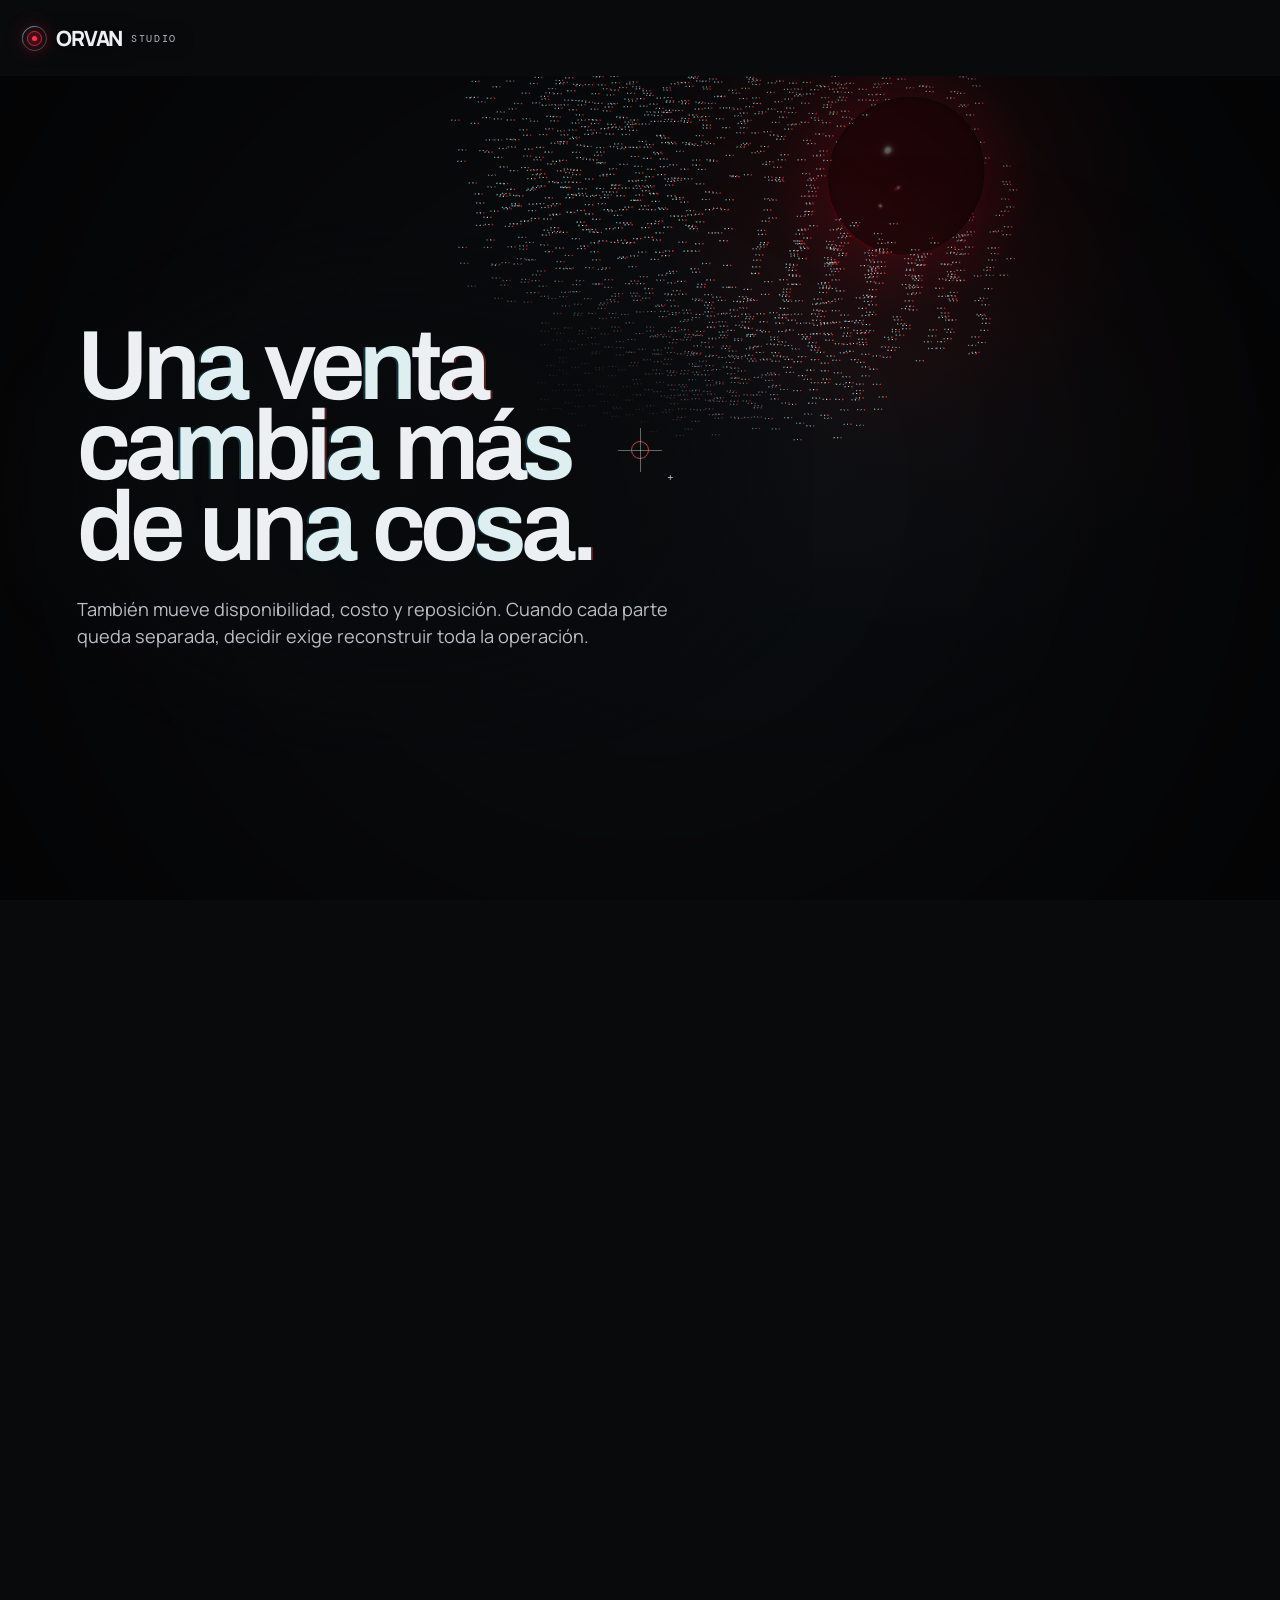
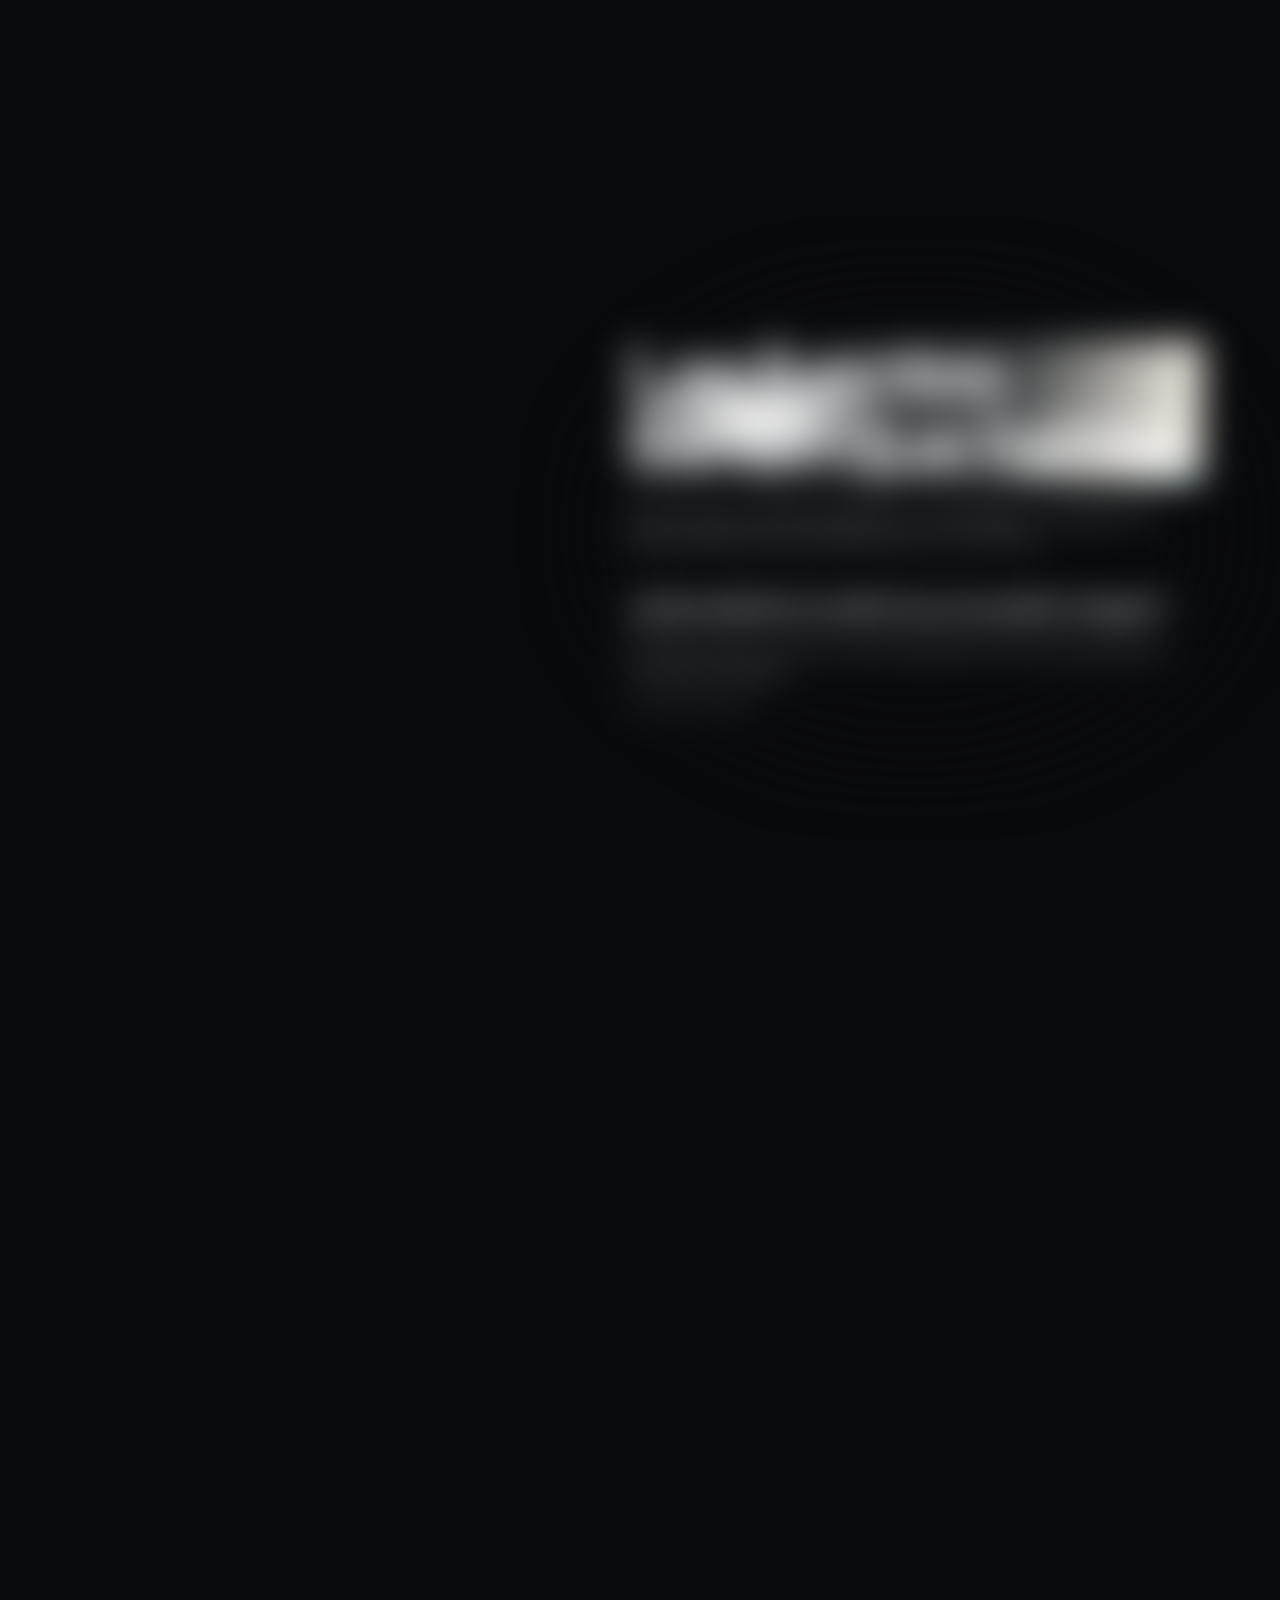
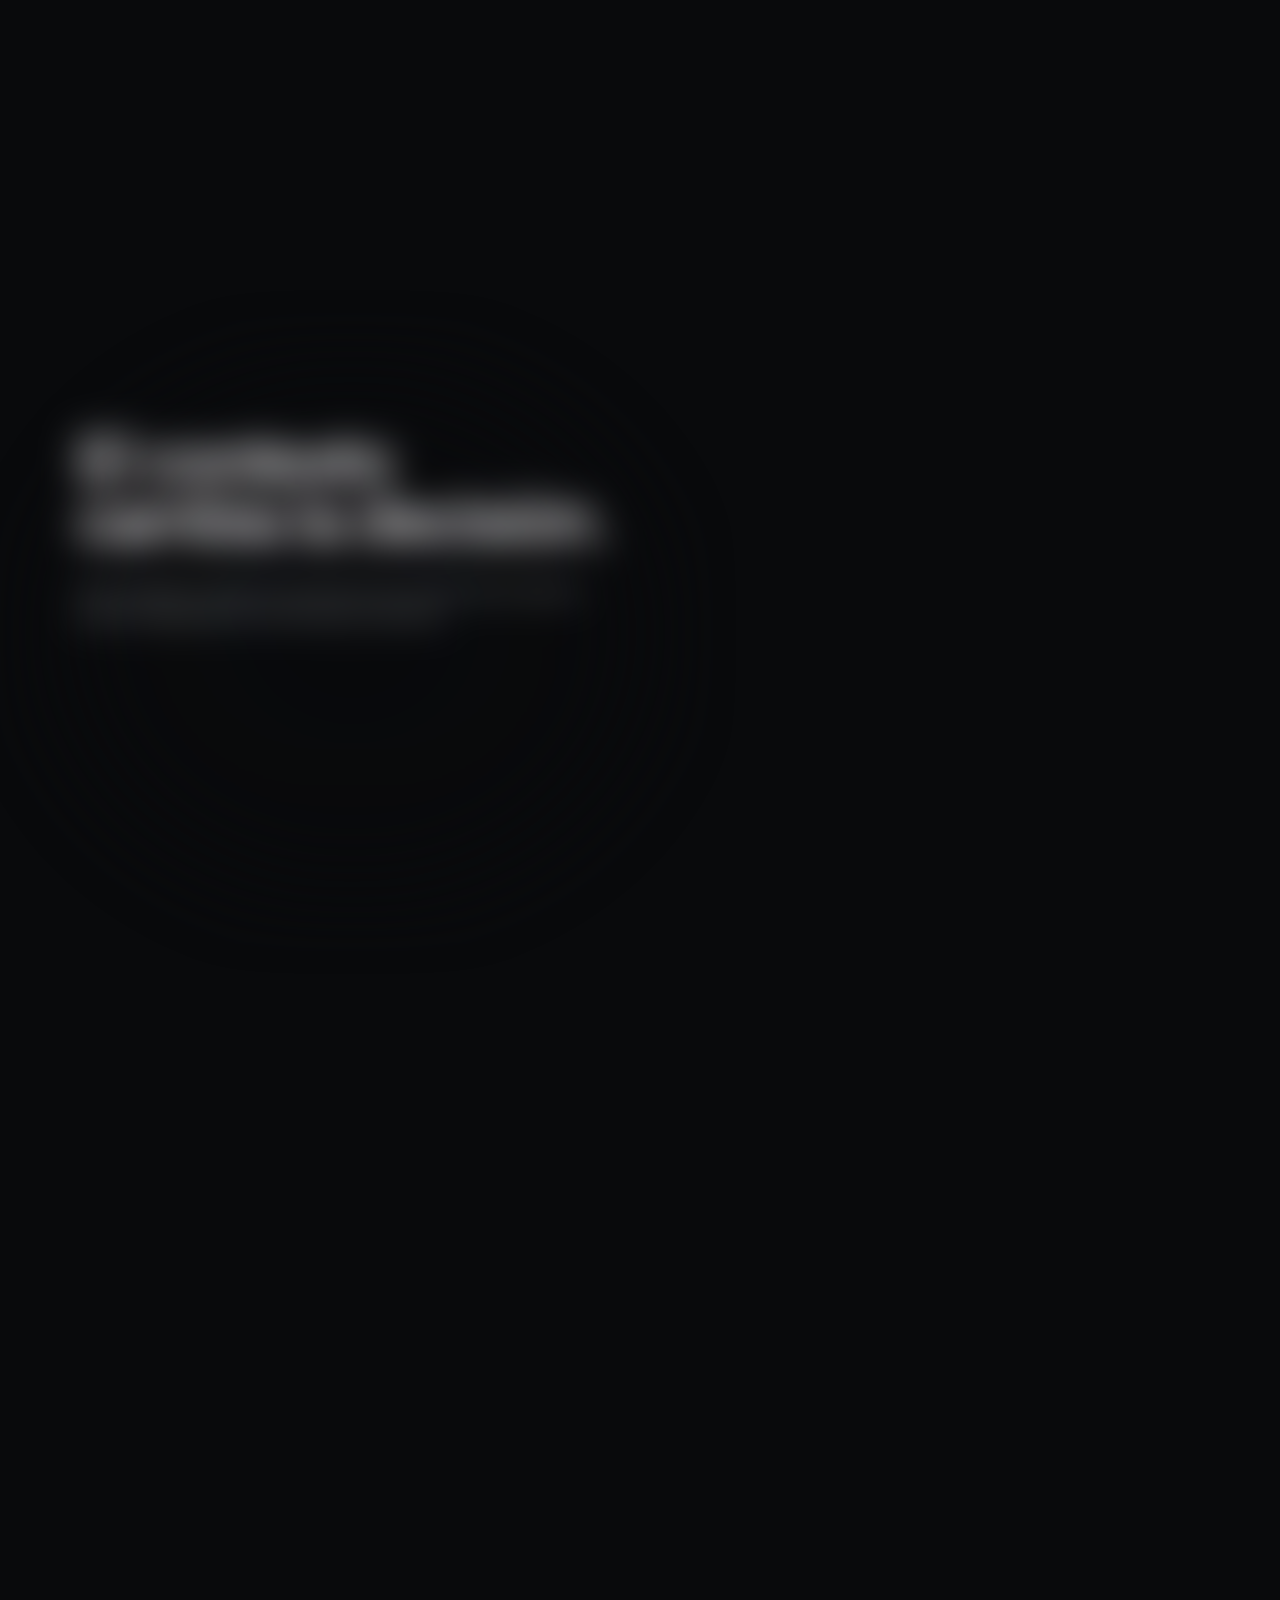
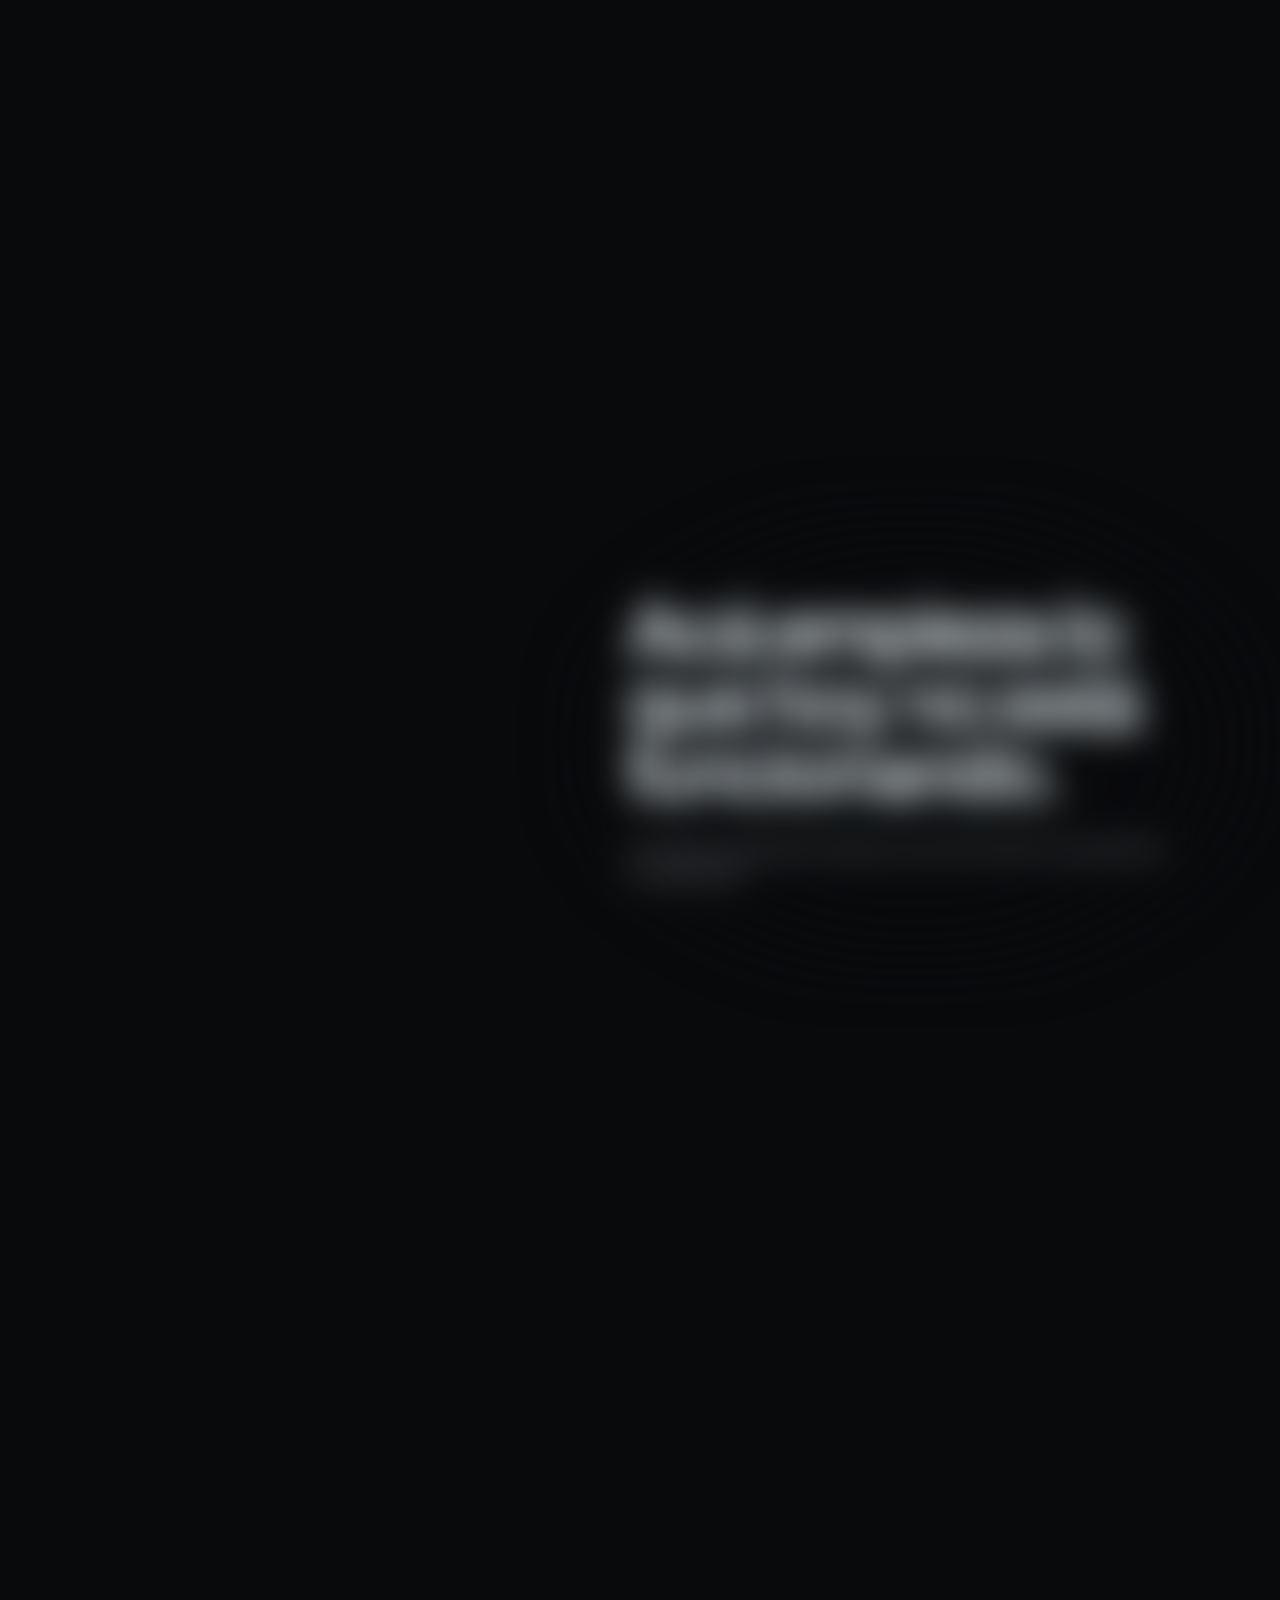
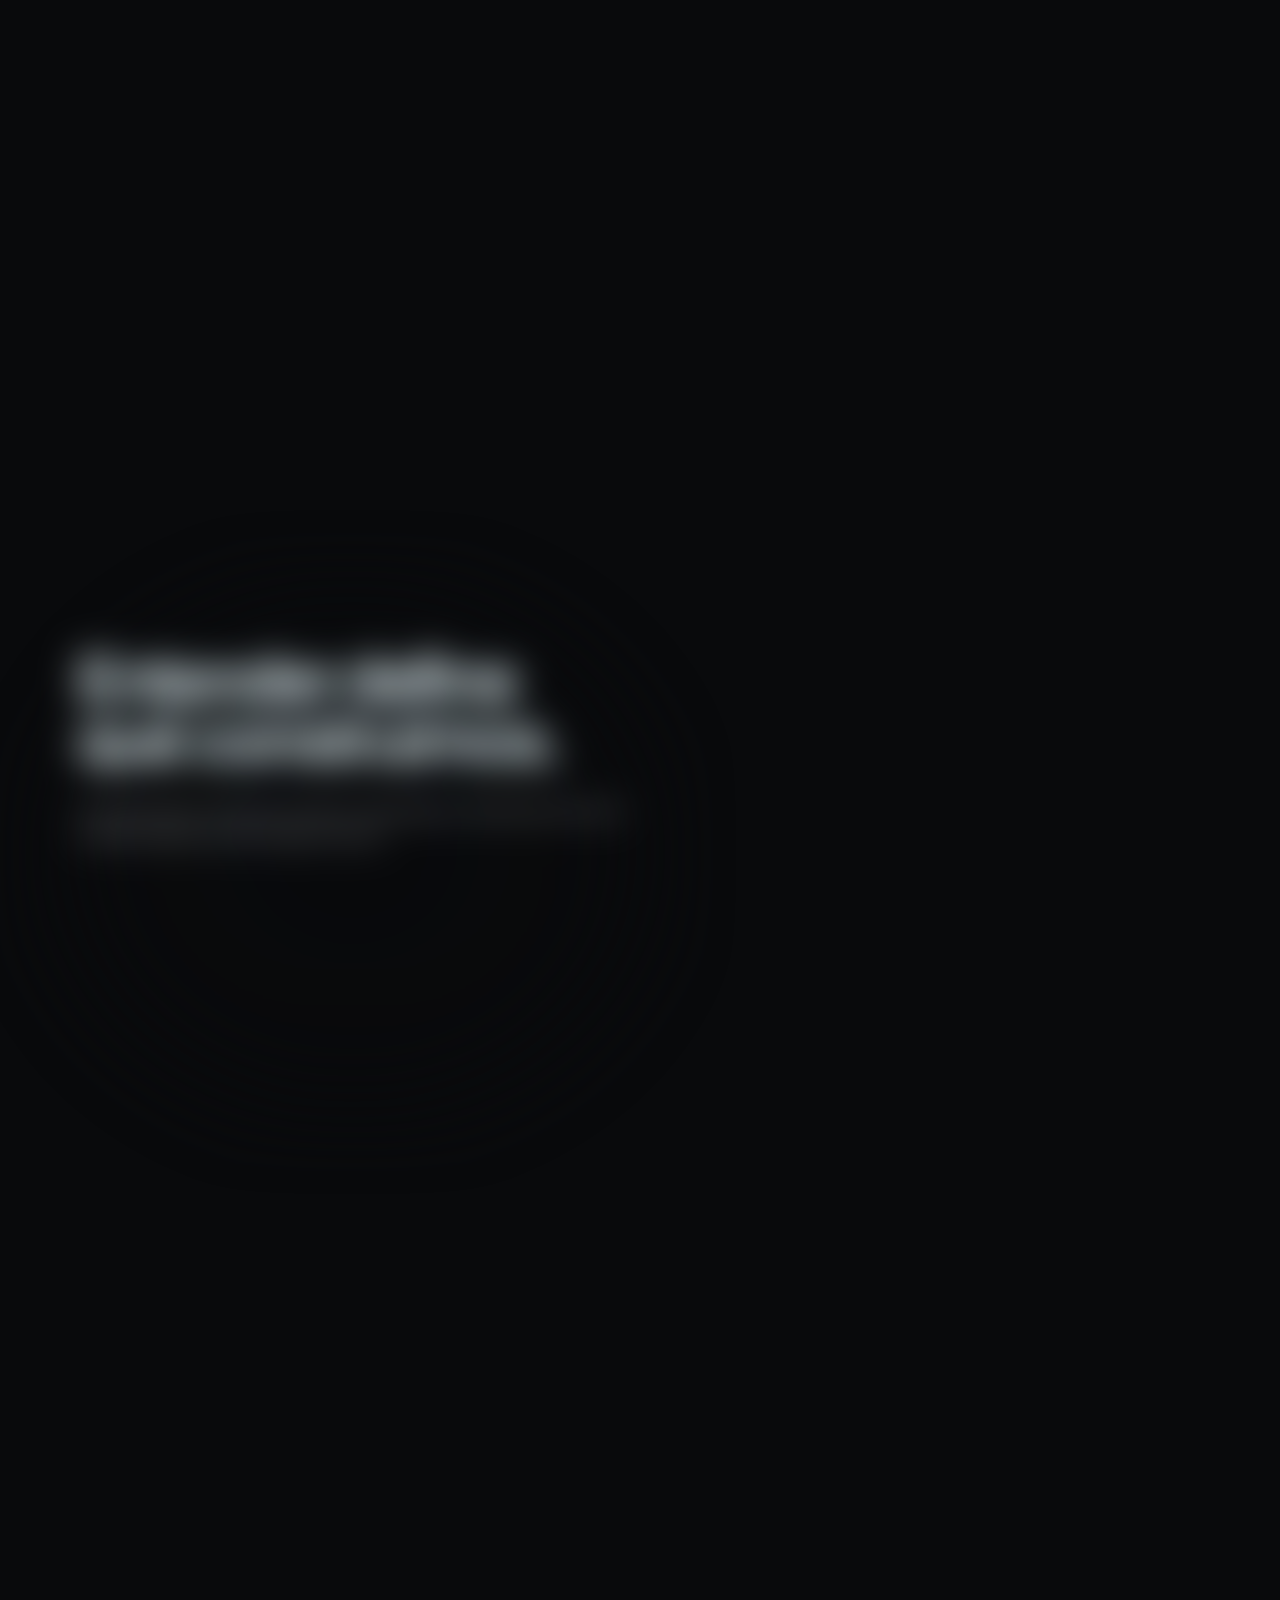
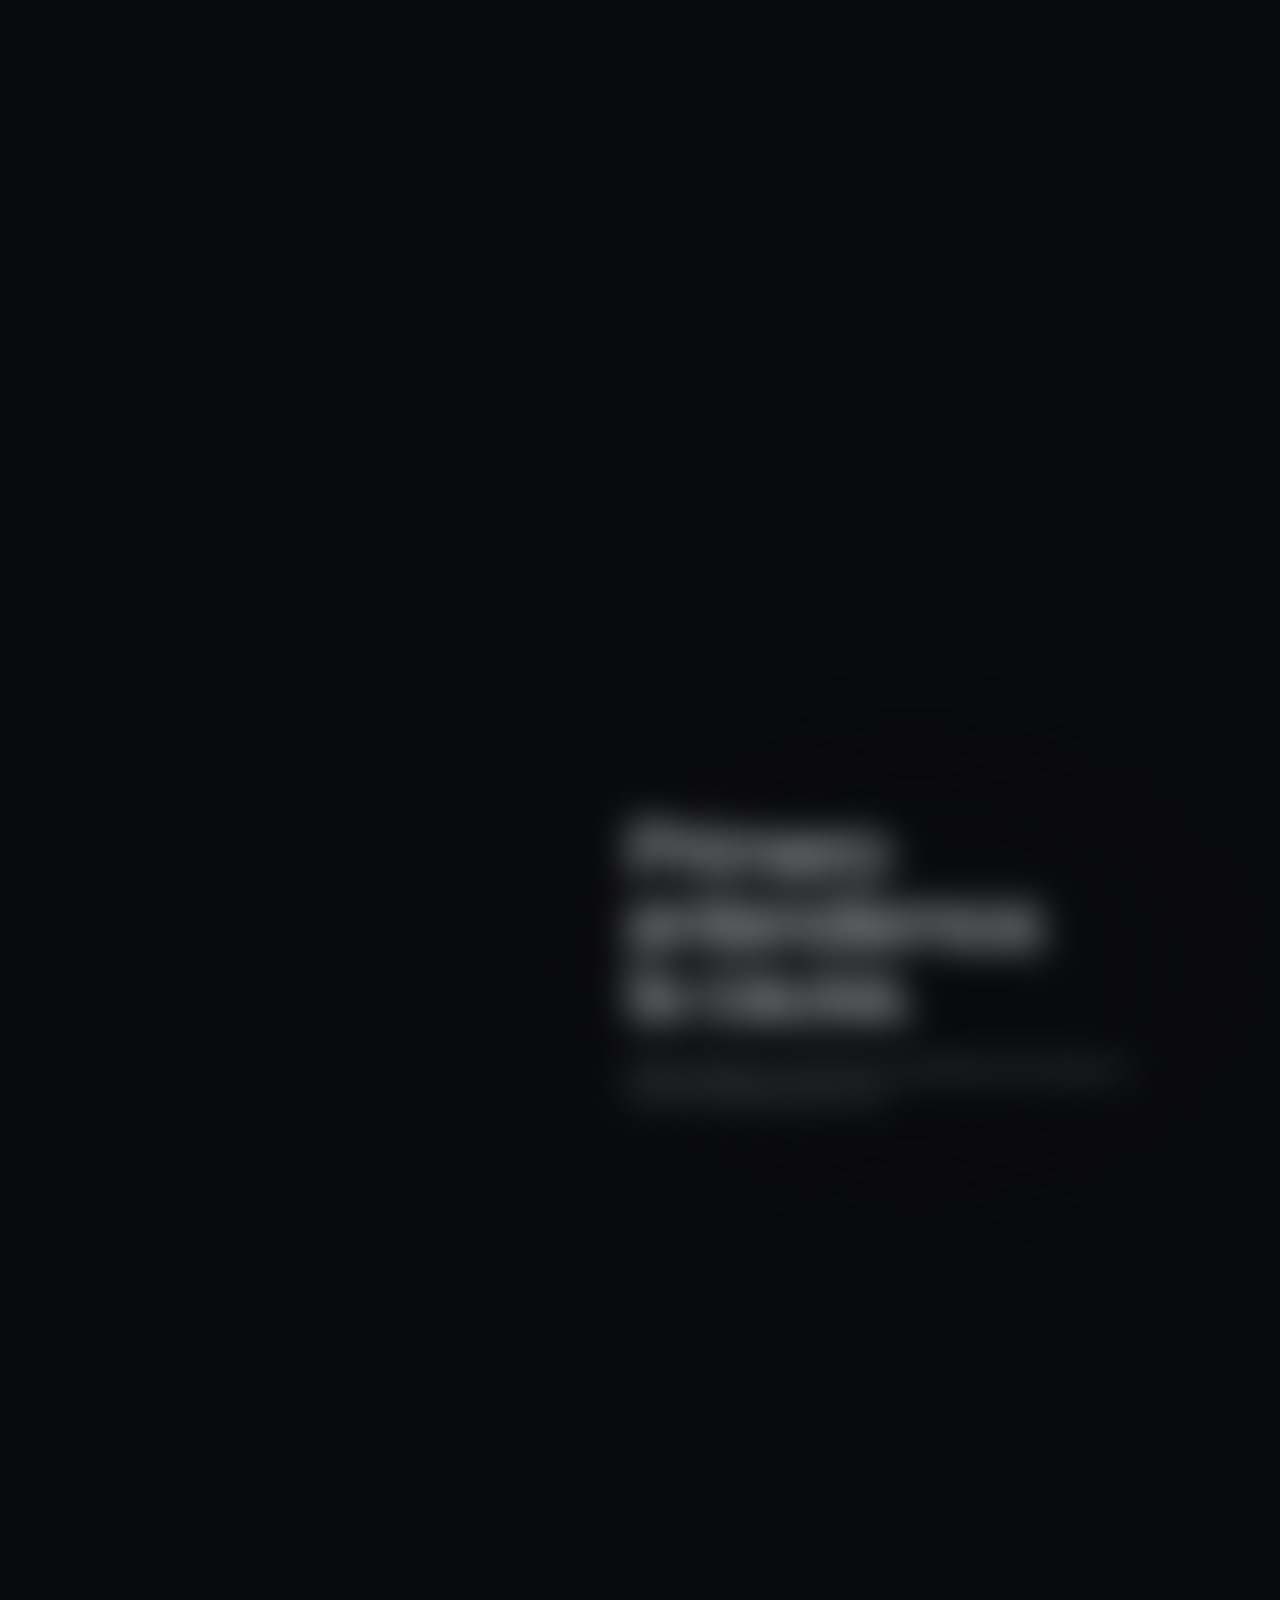
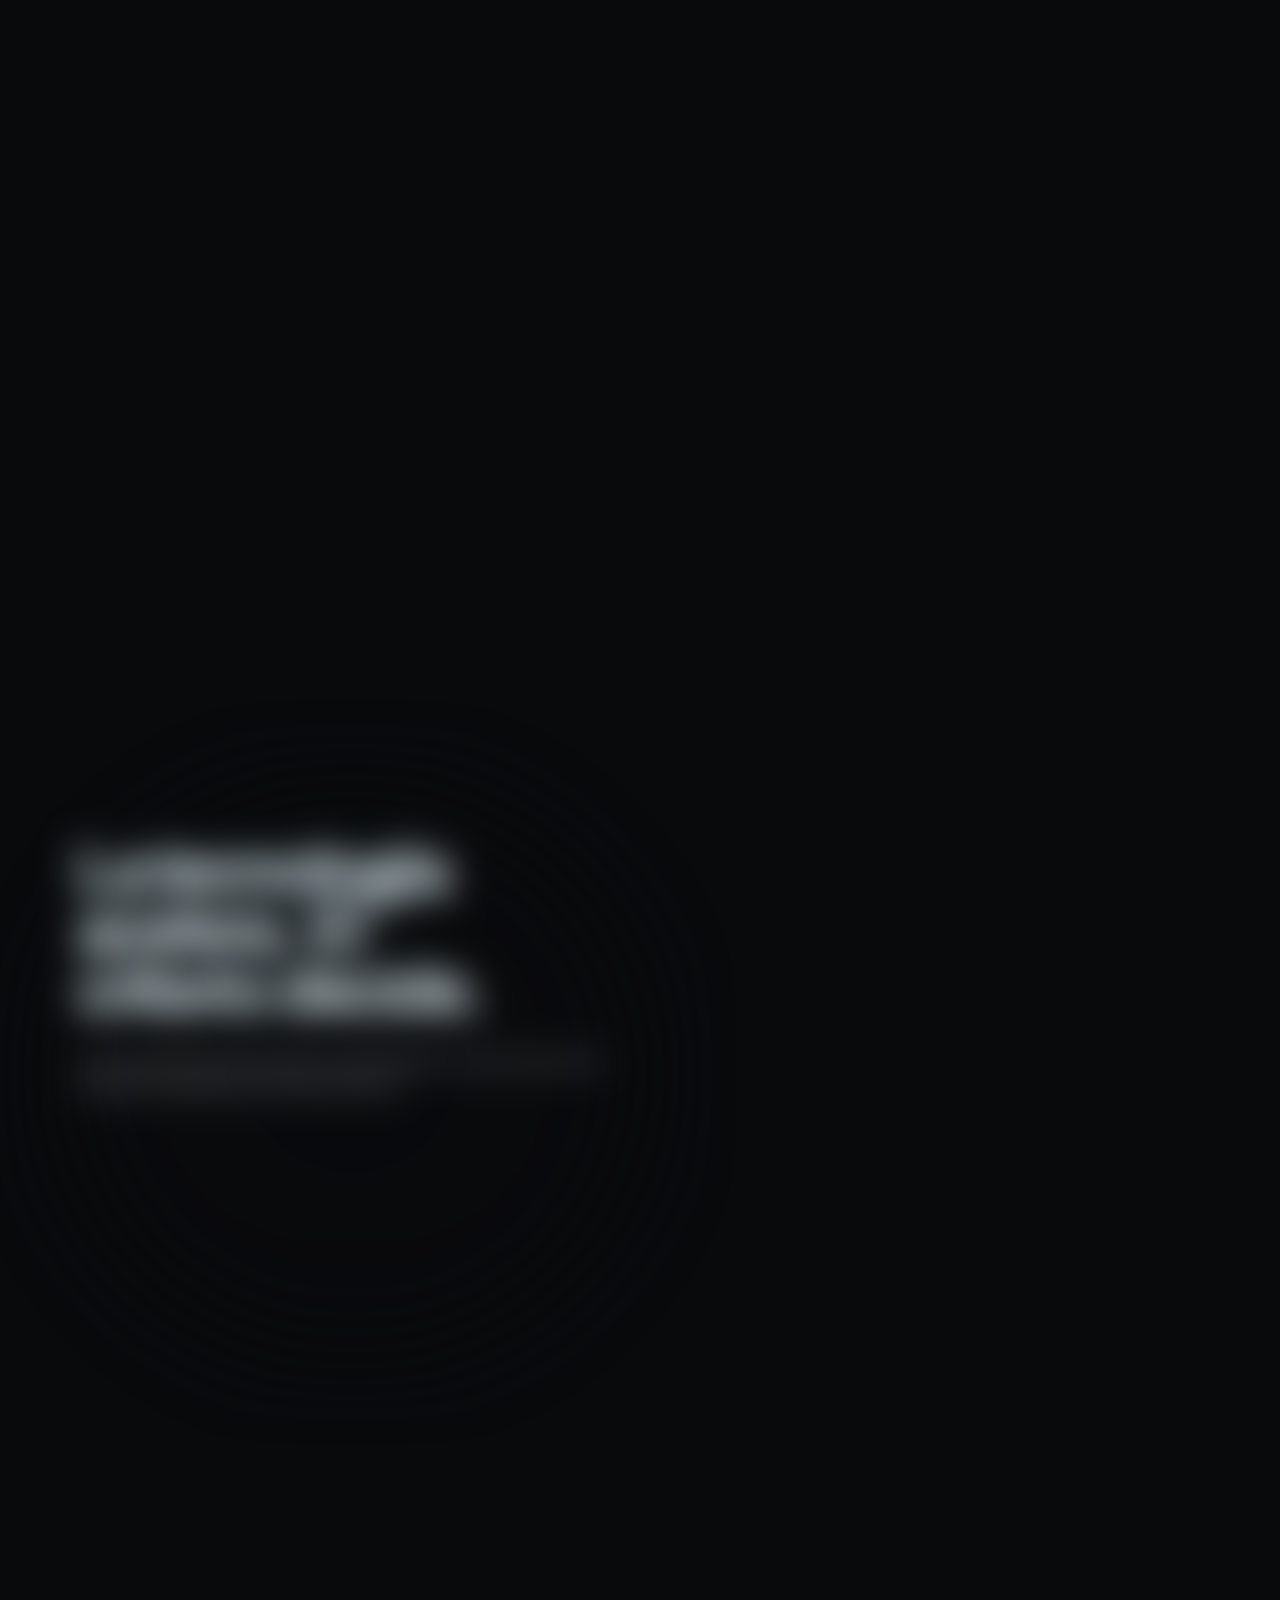
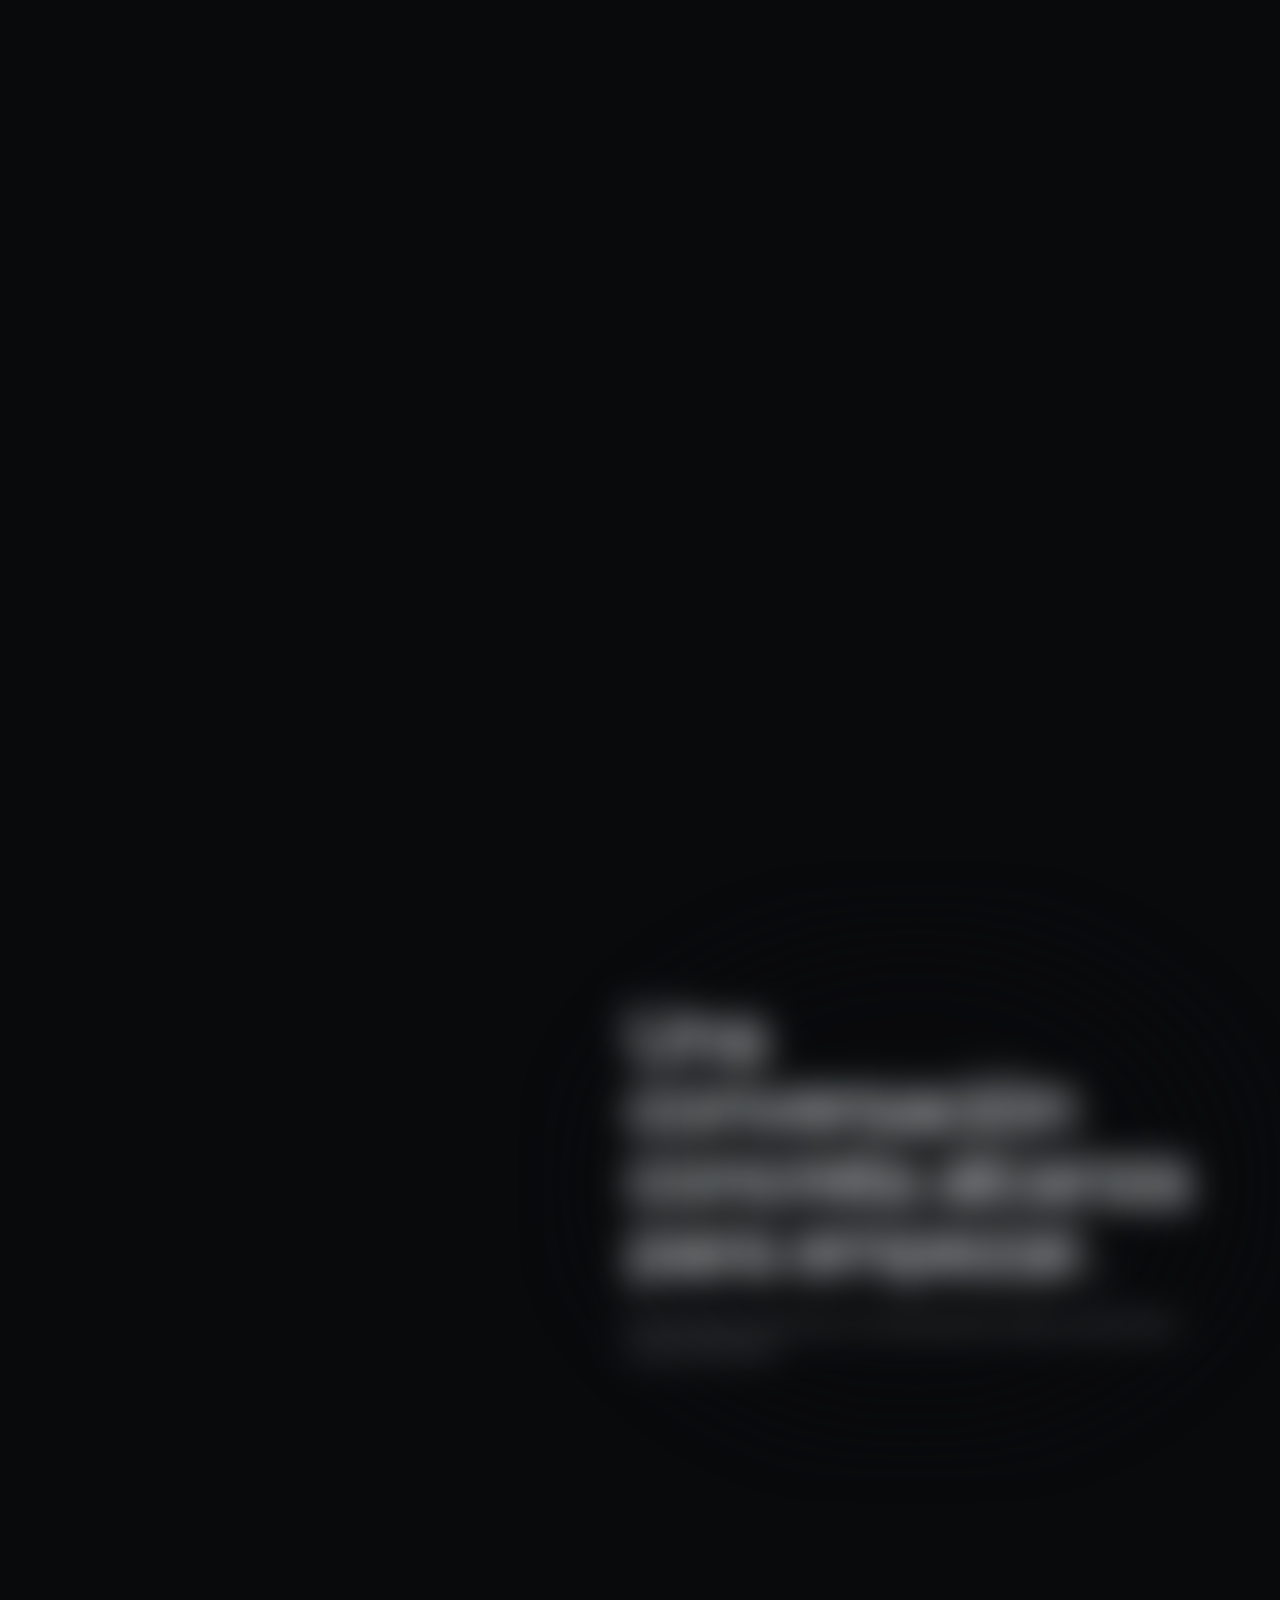
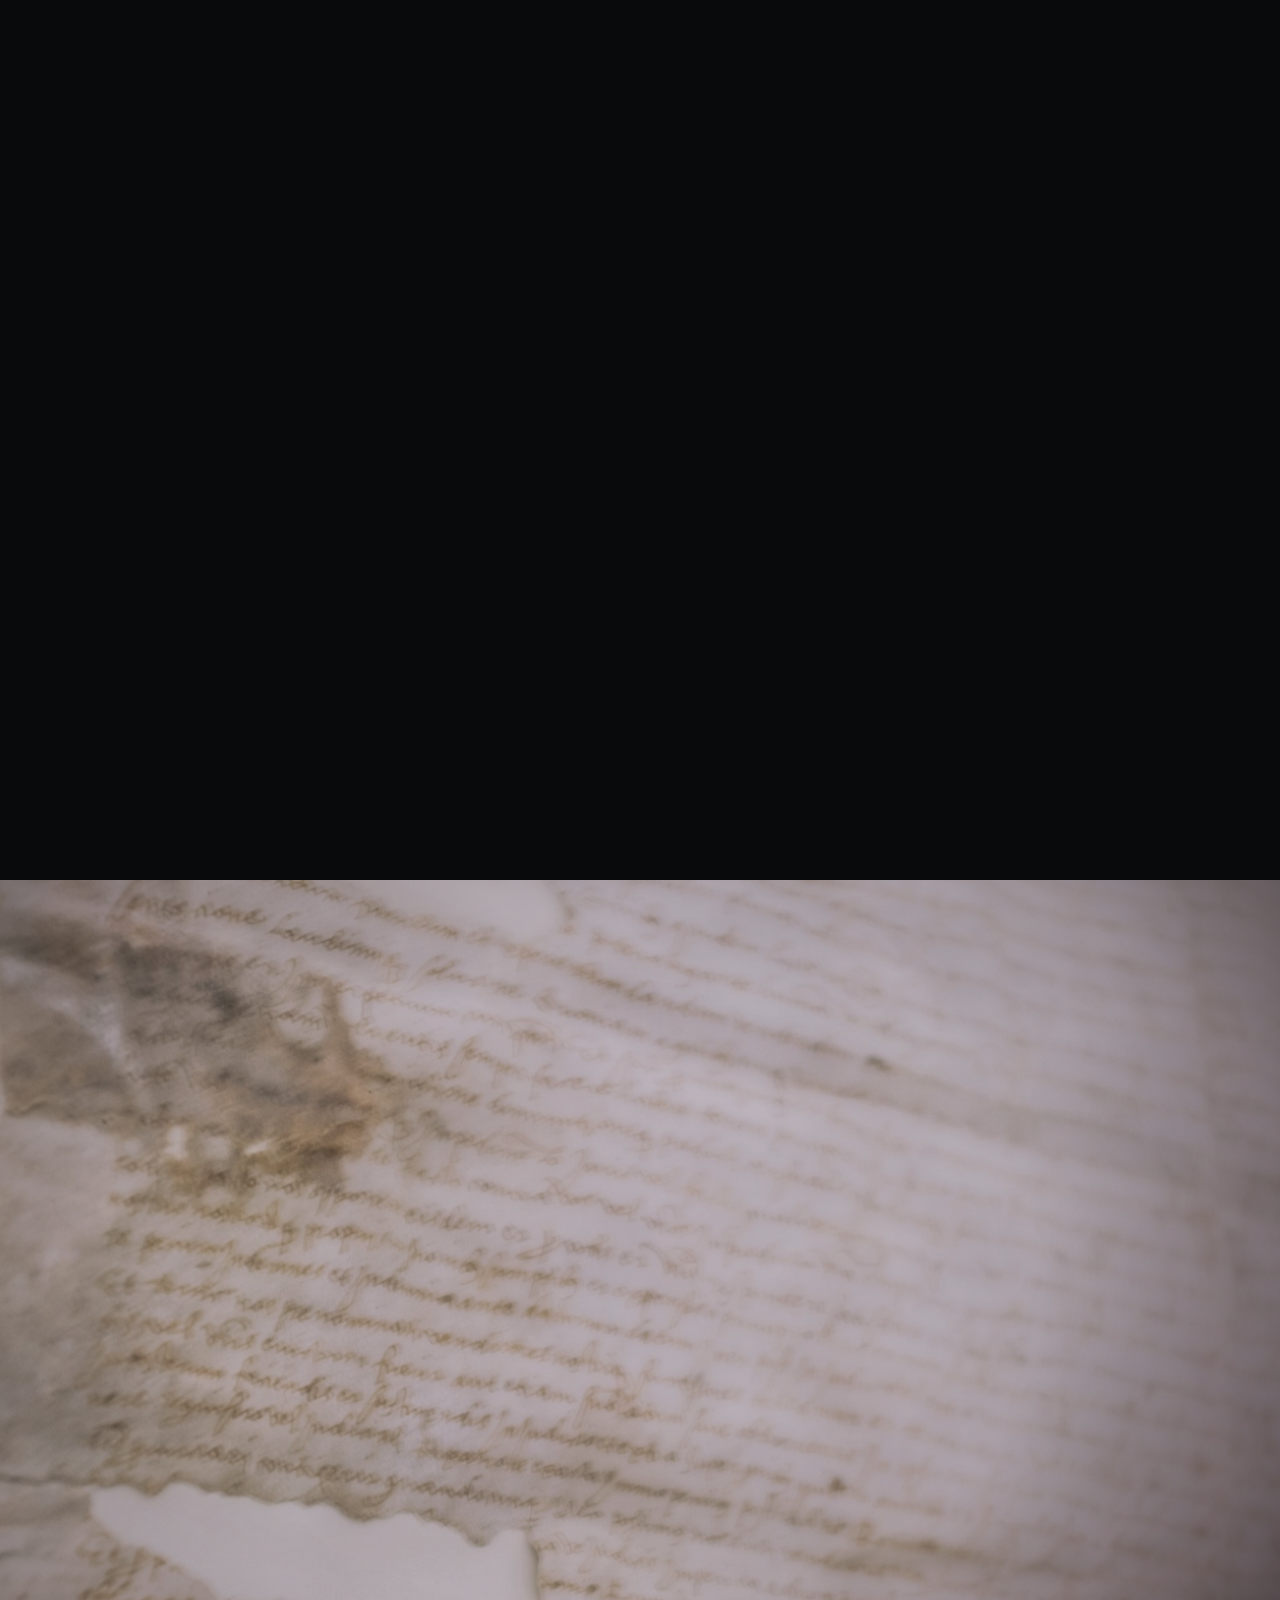
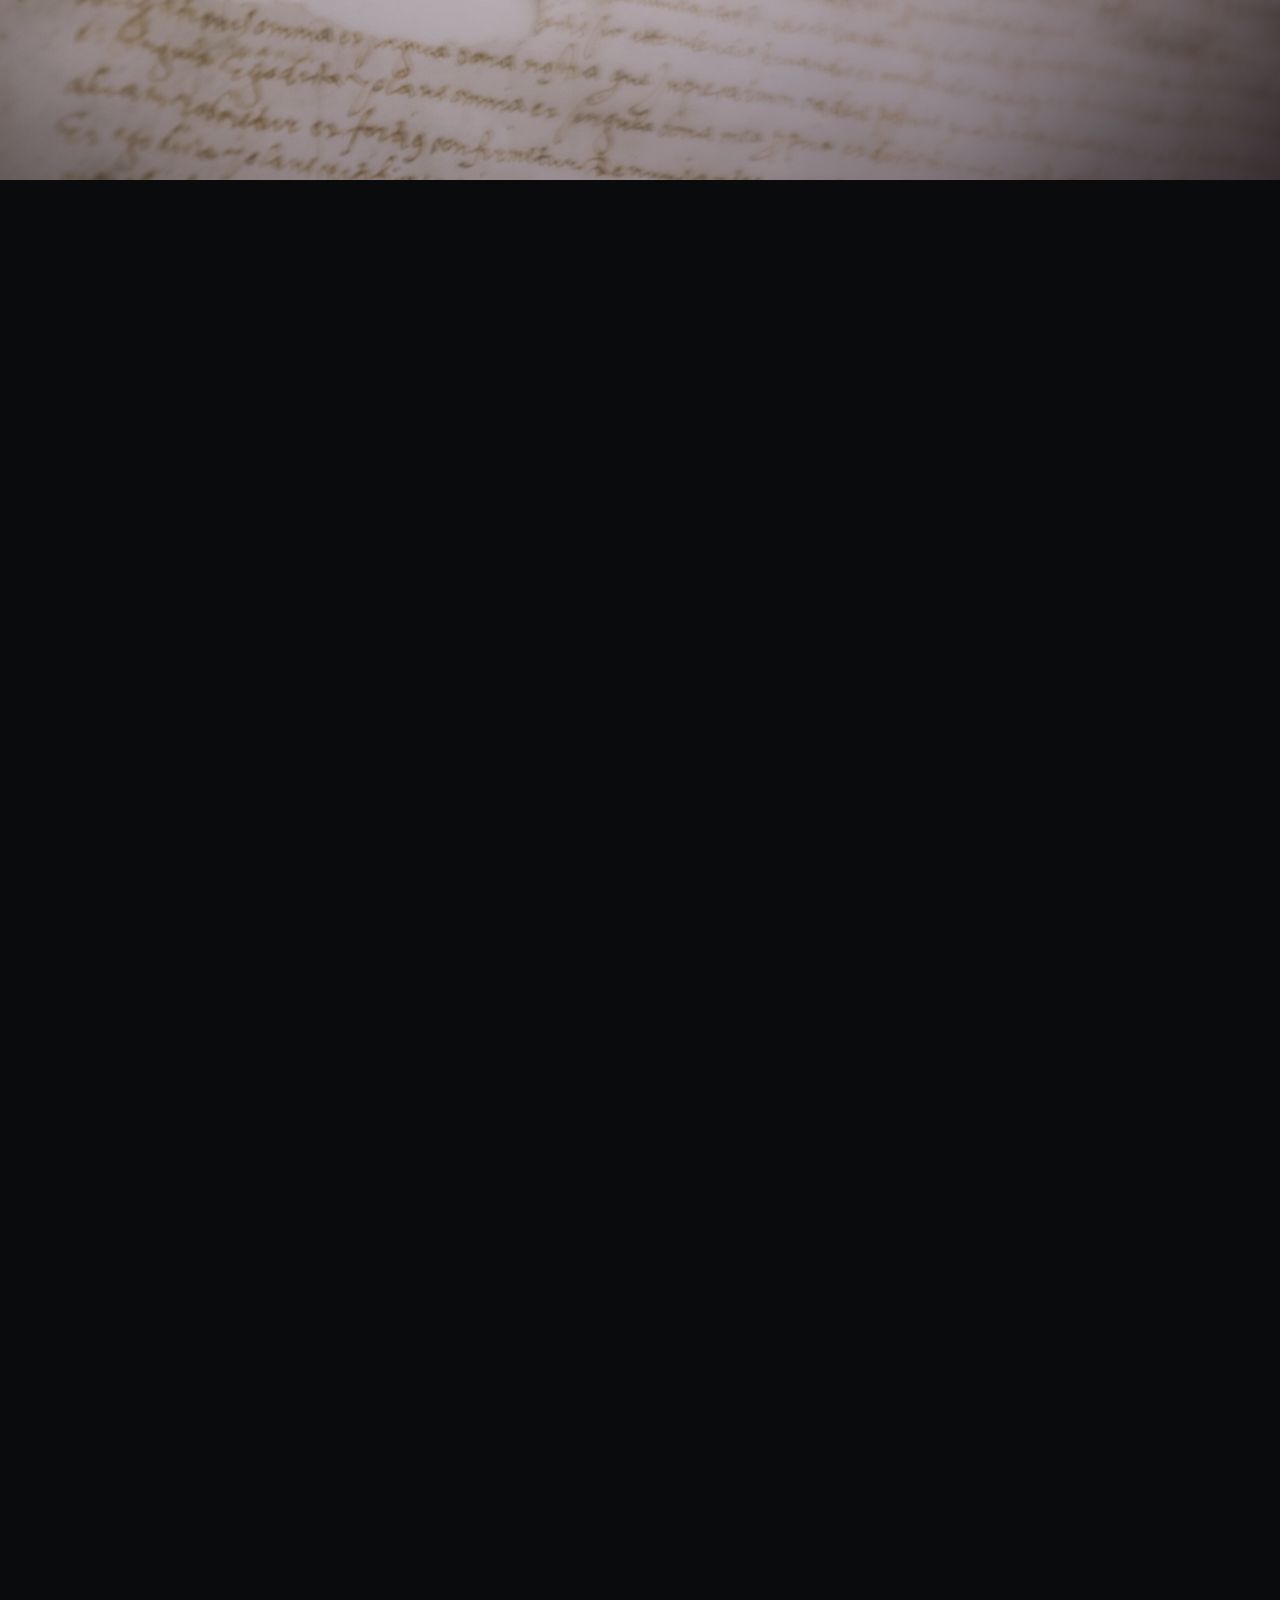
==== commit 8098c3ae: "deploy: enable canvas assets across CDN" ====
--- a/index.html
+++ b/index.html
@@ -10,8 +10,8 @@
     <title>ORVAN Studio — Qué necesitás resolver</title>
     <script type="module" crossorigin src="./assets/jsx-runtime-n5LQ9ujS.js"></script>
     <script type="module" crossorigin src="./assets/client-CB8it3IZ.js"></script>
-    <script type="module" crossorigin src="./assets/world-b-DH9euTL4.js"></script>
-    <script type="module" crossorigin src="./assets/world-b-main-6pxpkuyu.js"></script>
+    <script type="module" crossorigin src="./assets/world-b-DfRaPI30.js"></script>
+    <script type="module" crossorigin src="./assets/world-b-main-CTvwvIpN.js"></script>
     <link rel="stylesheet" crossorigin href="./assets/world-b-Dh2fb4-B.css">
   </head>
   <body>
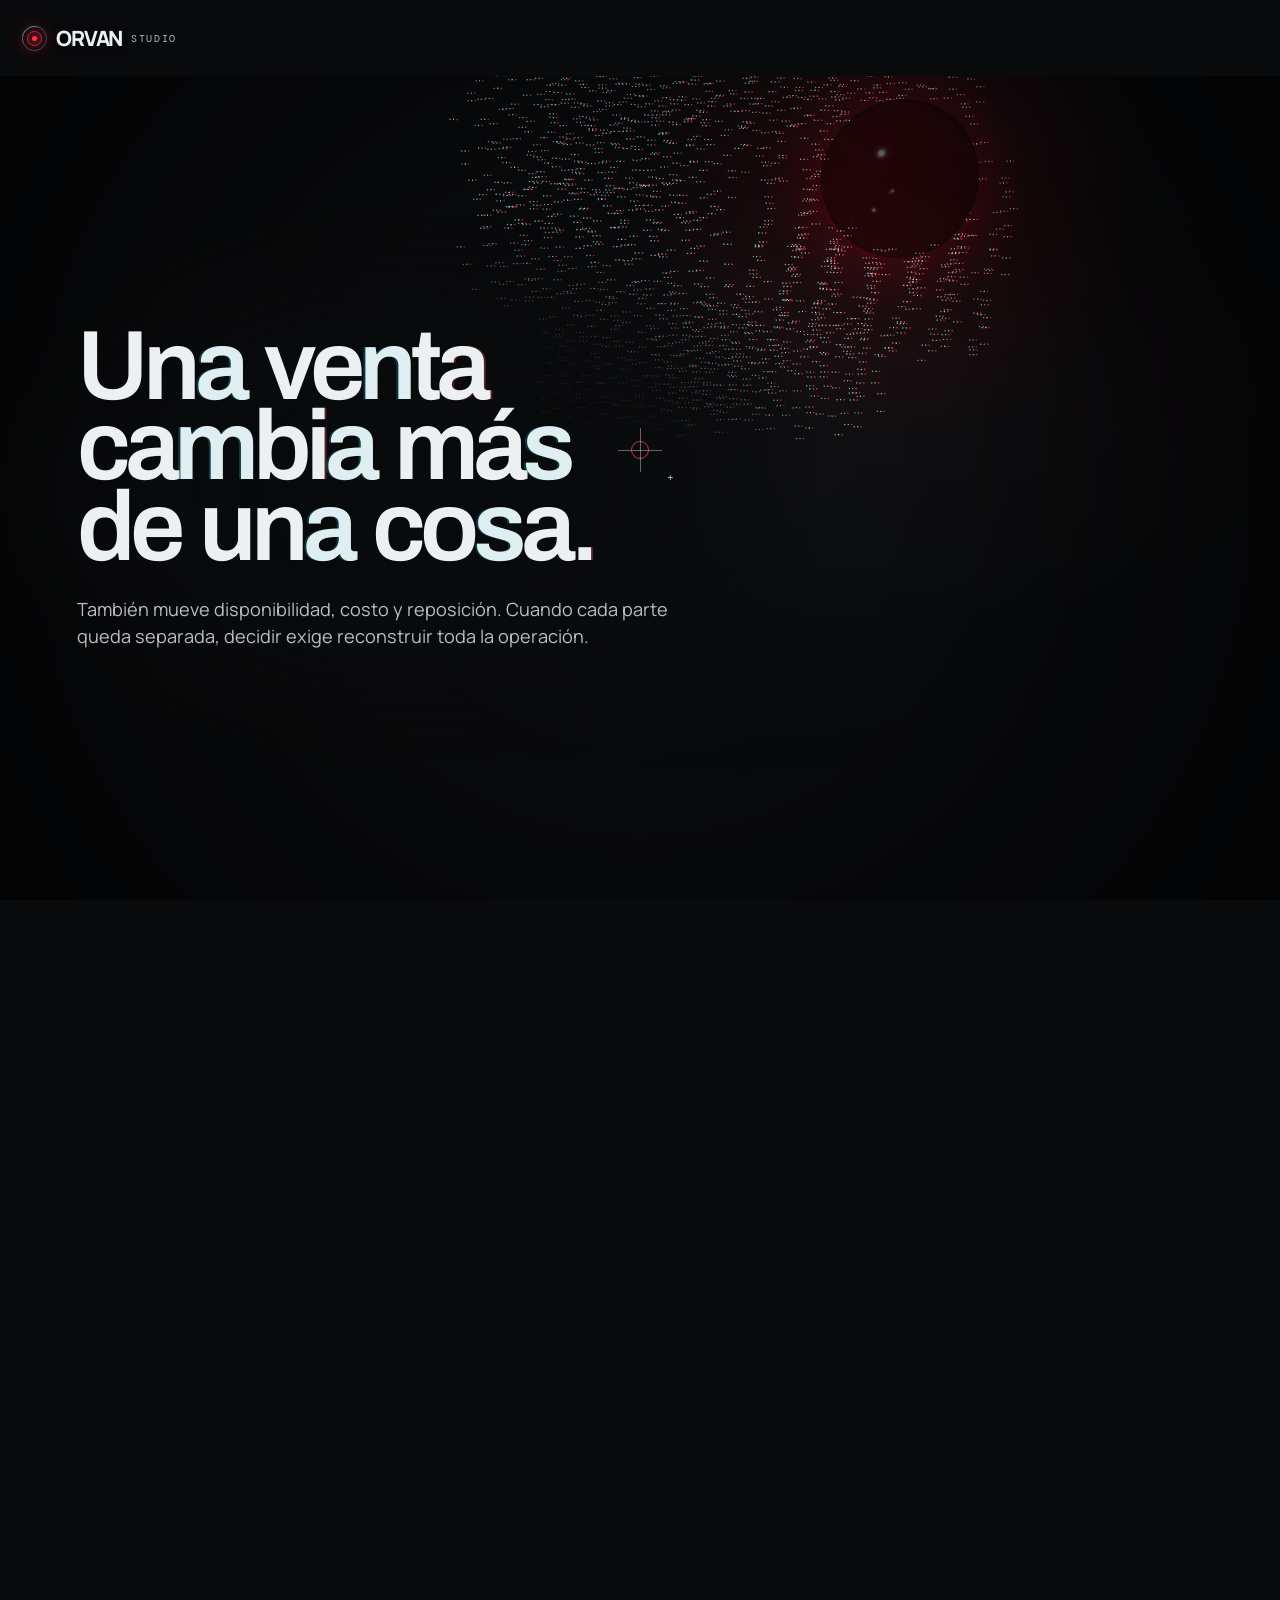
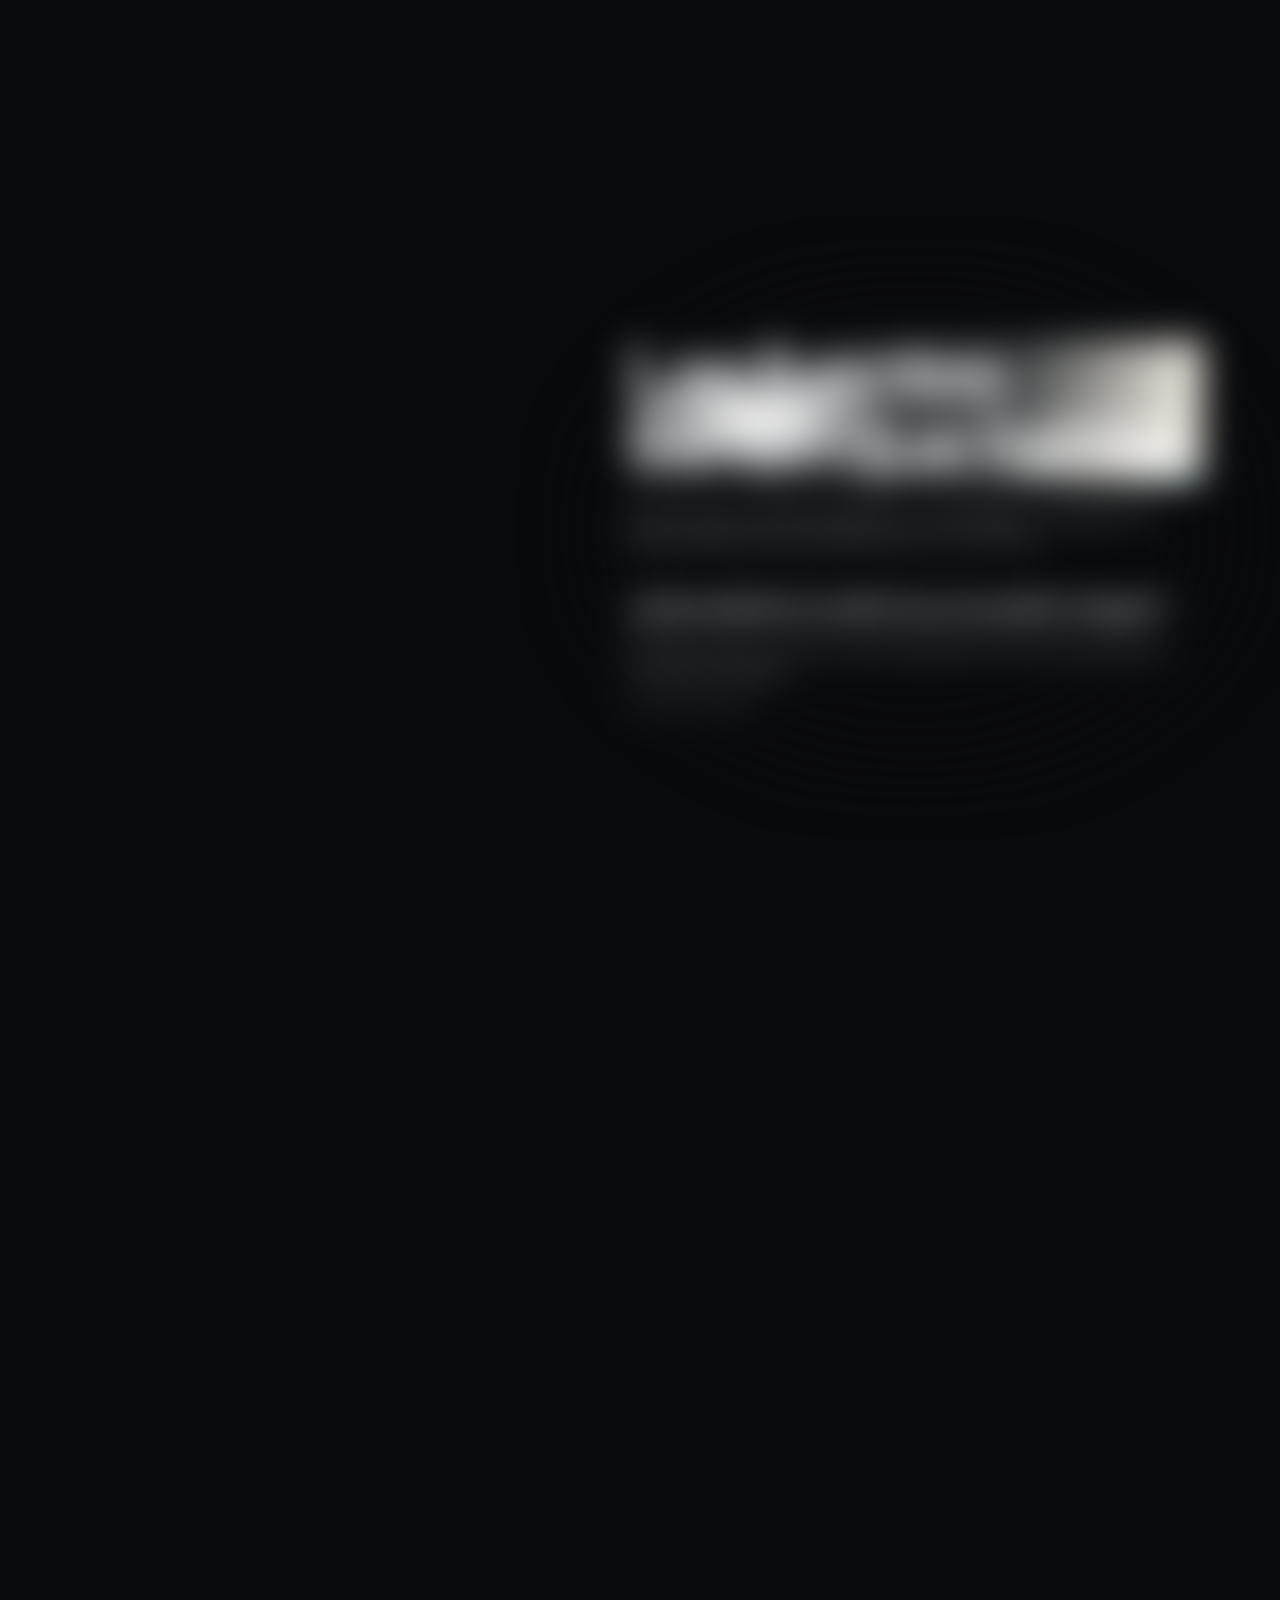
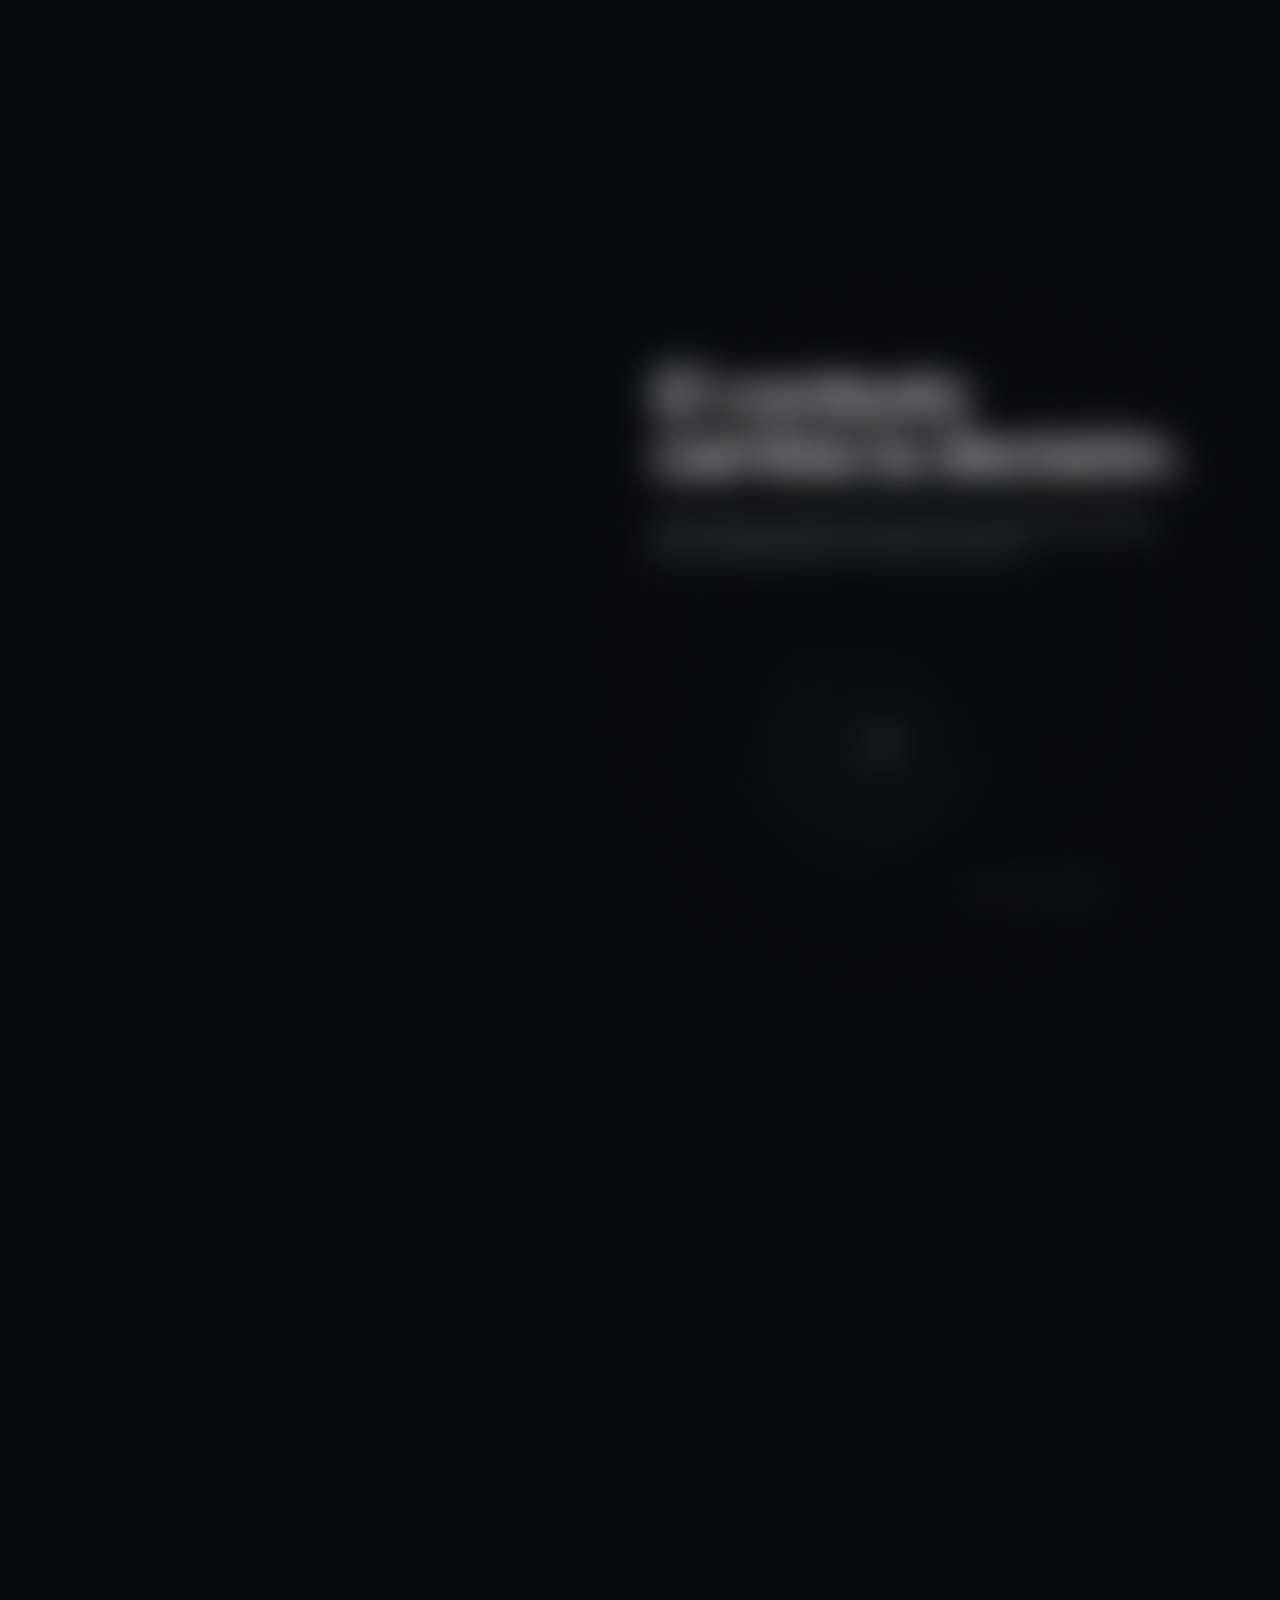
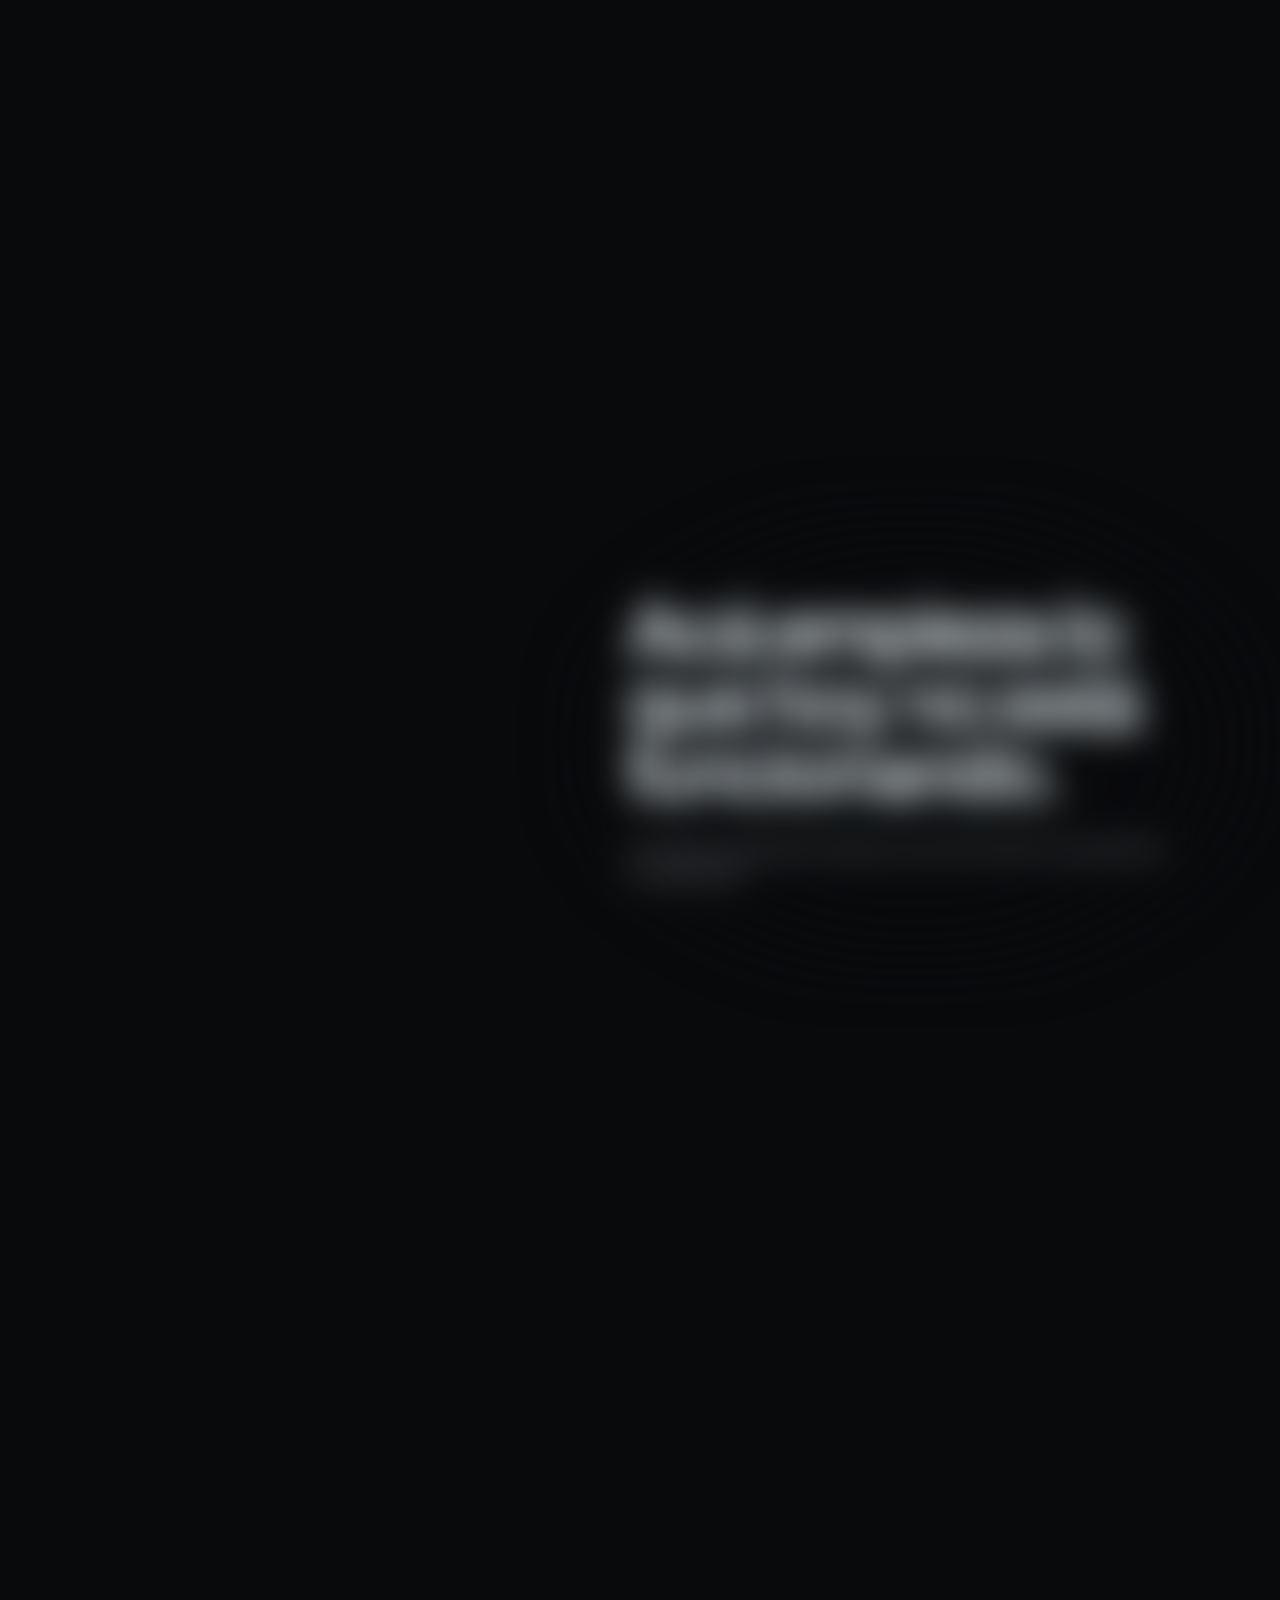
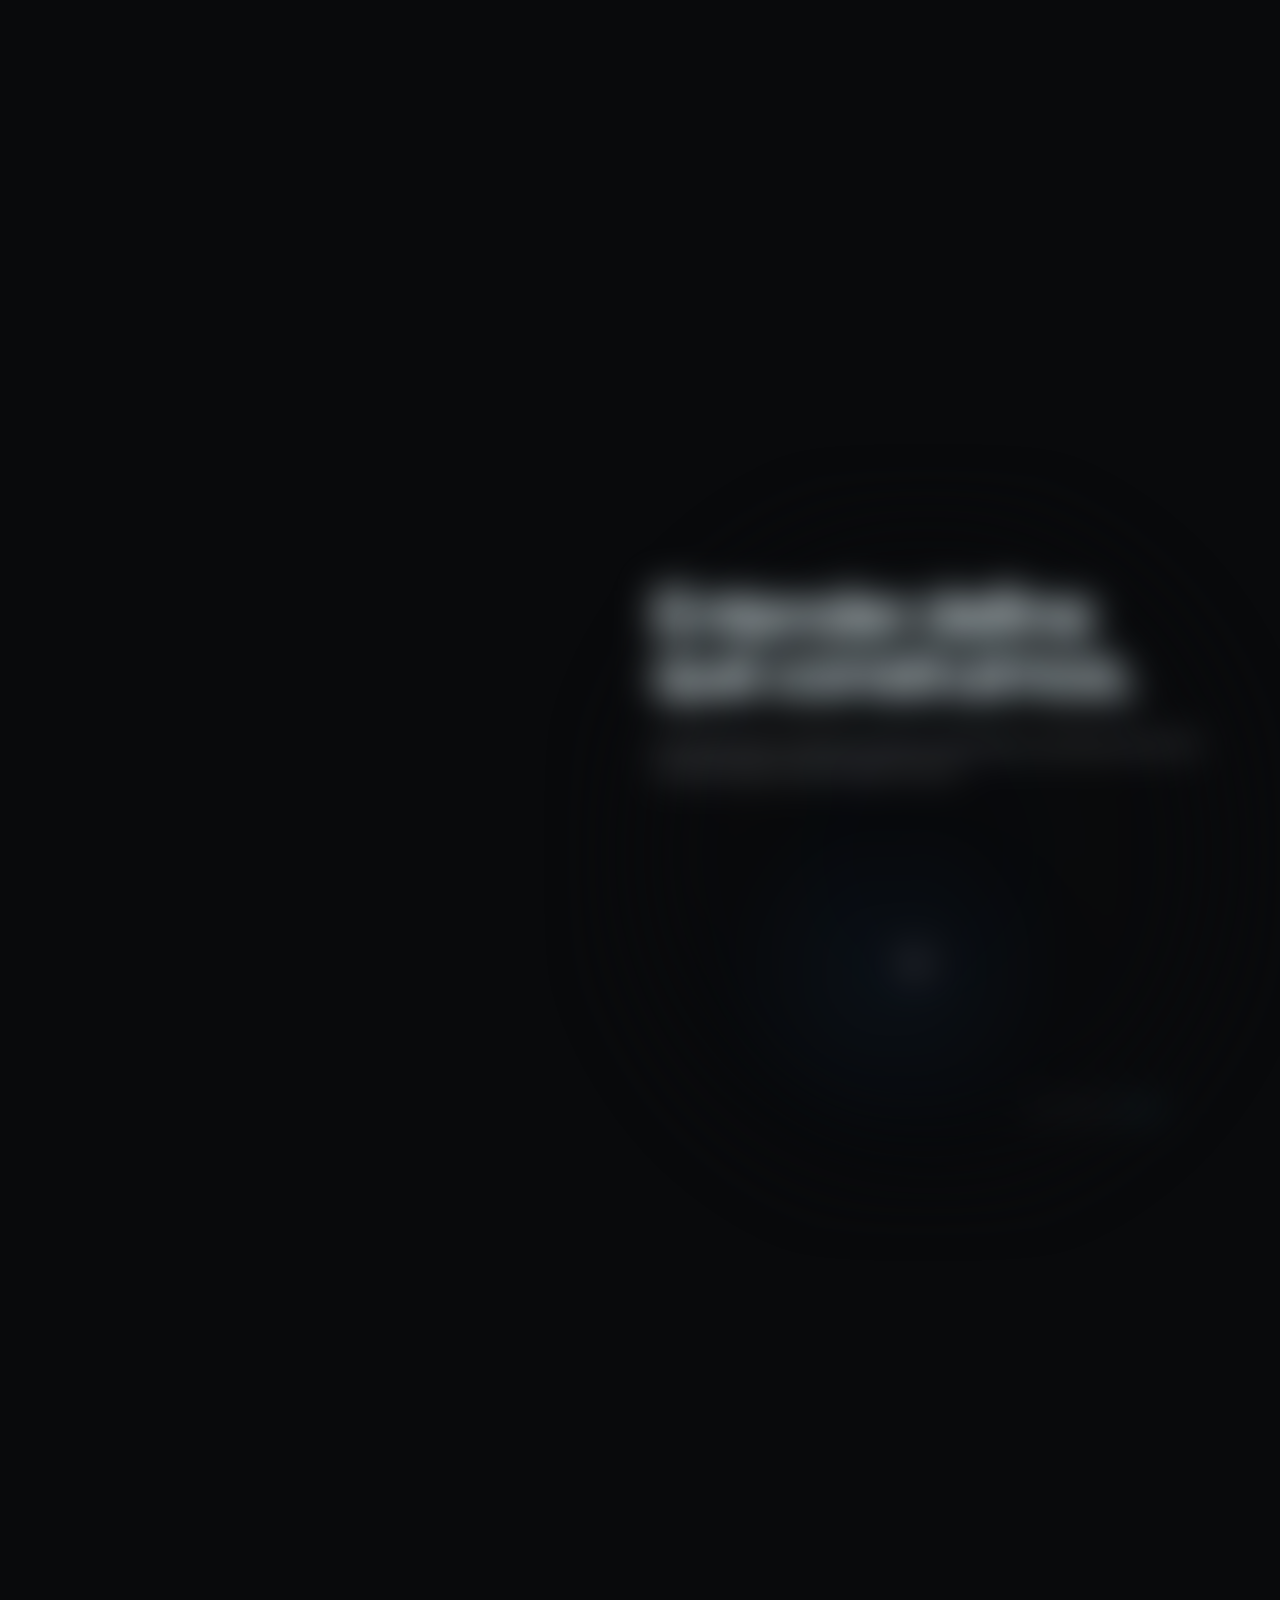
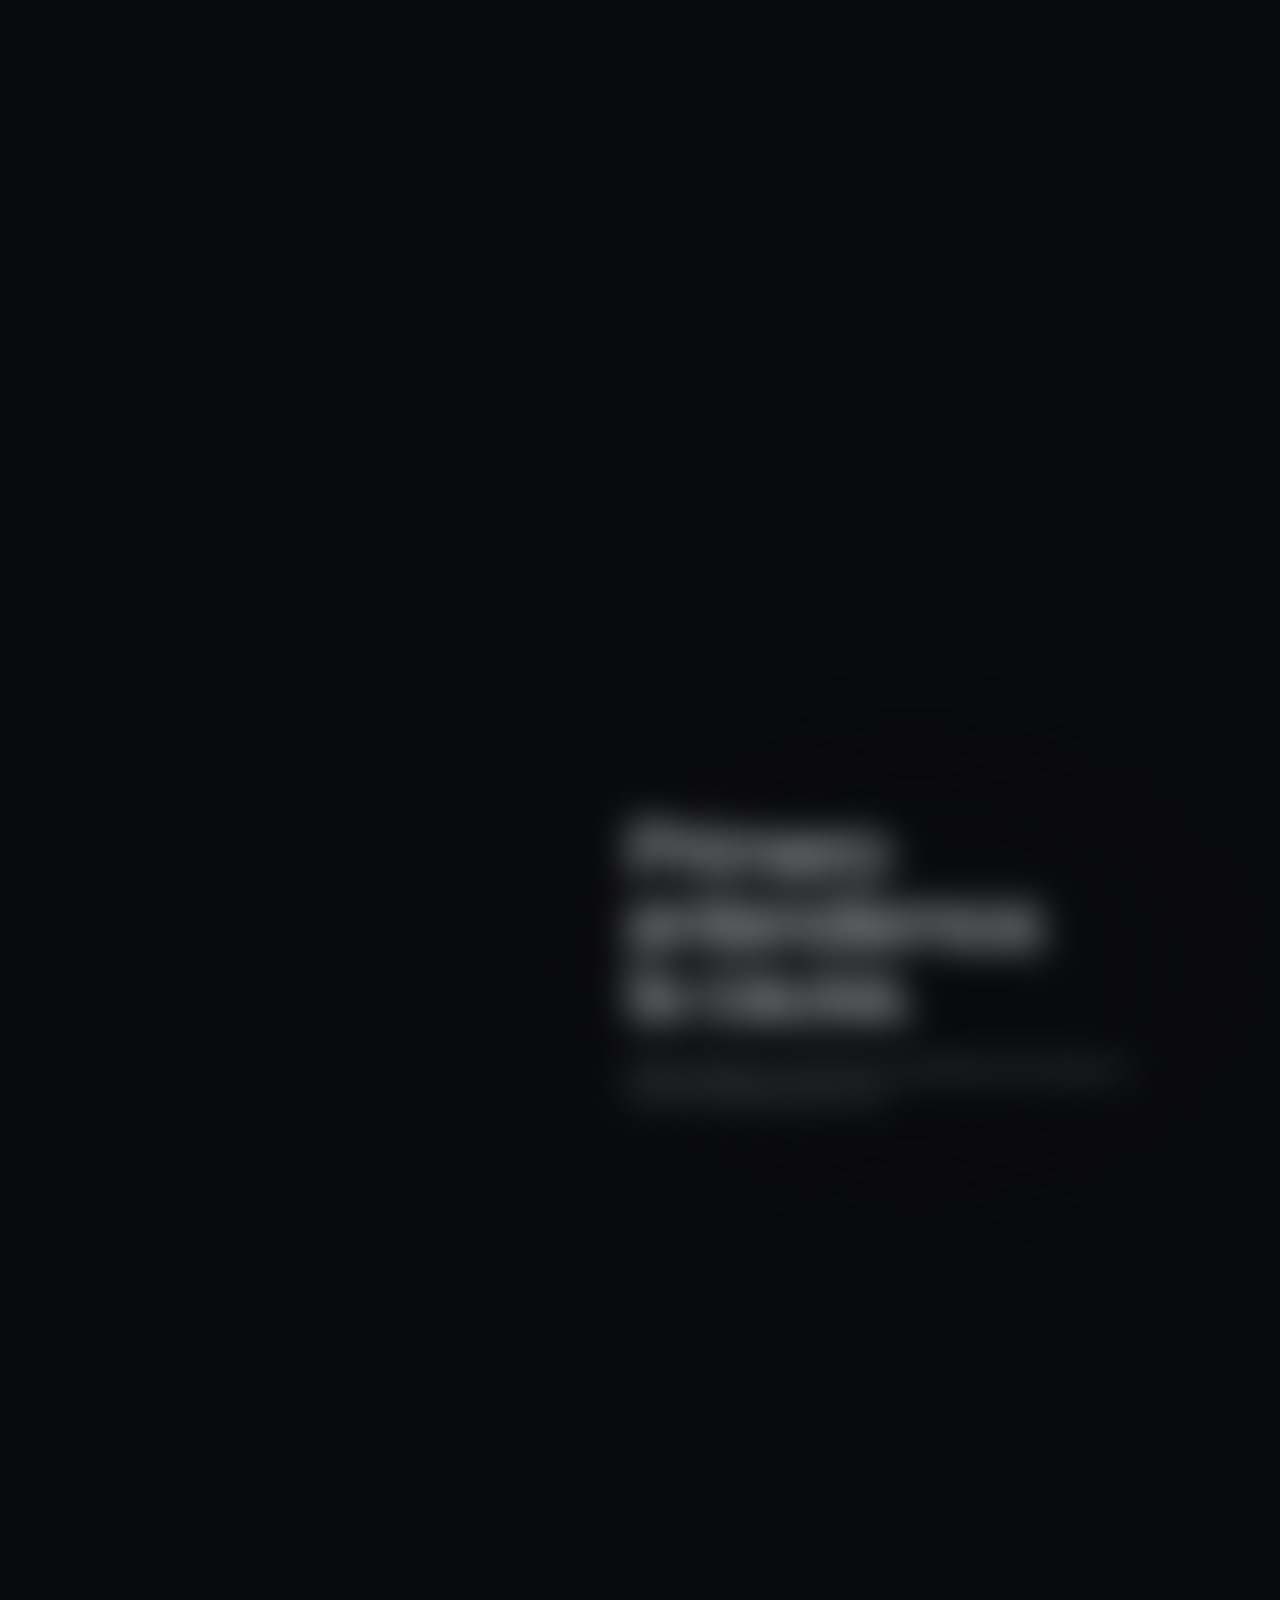
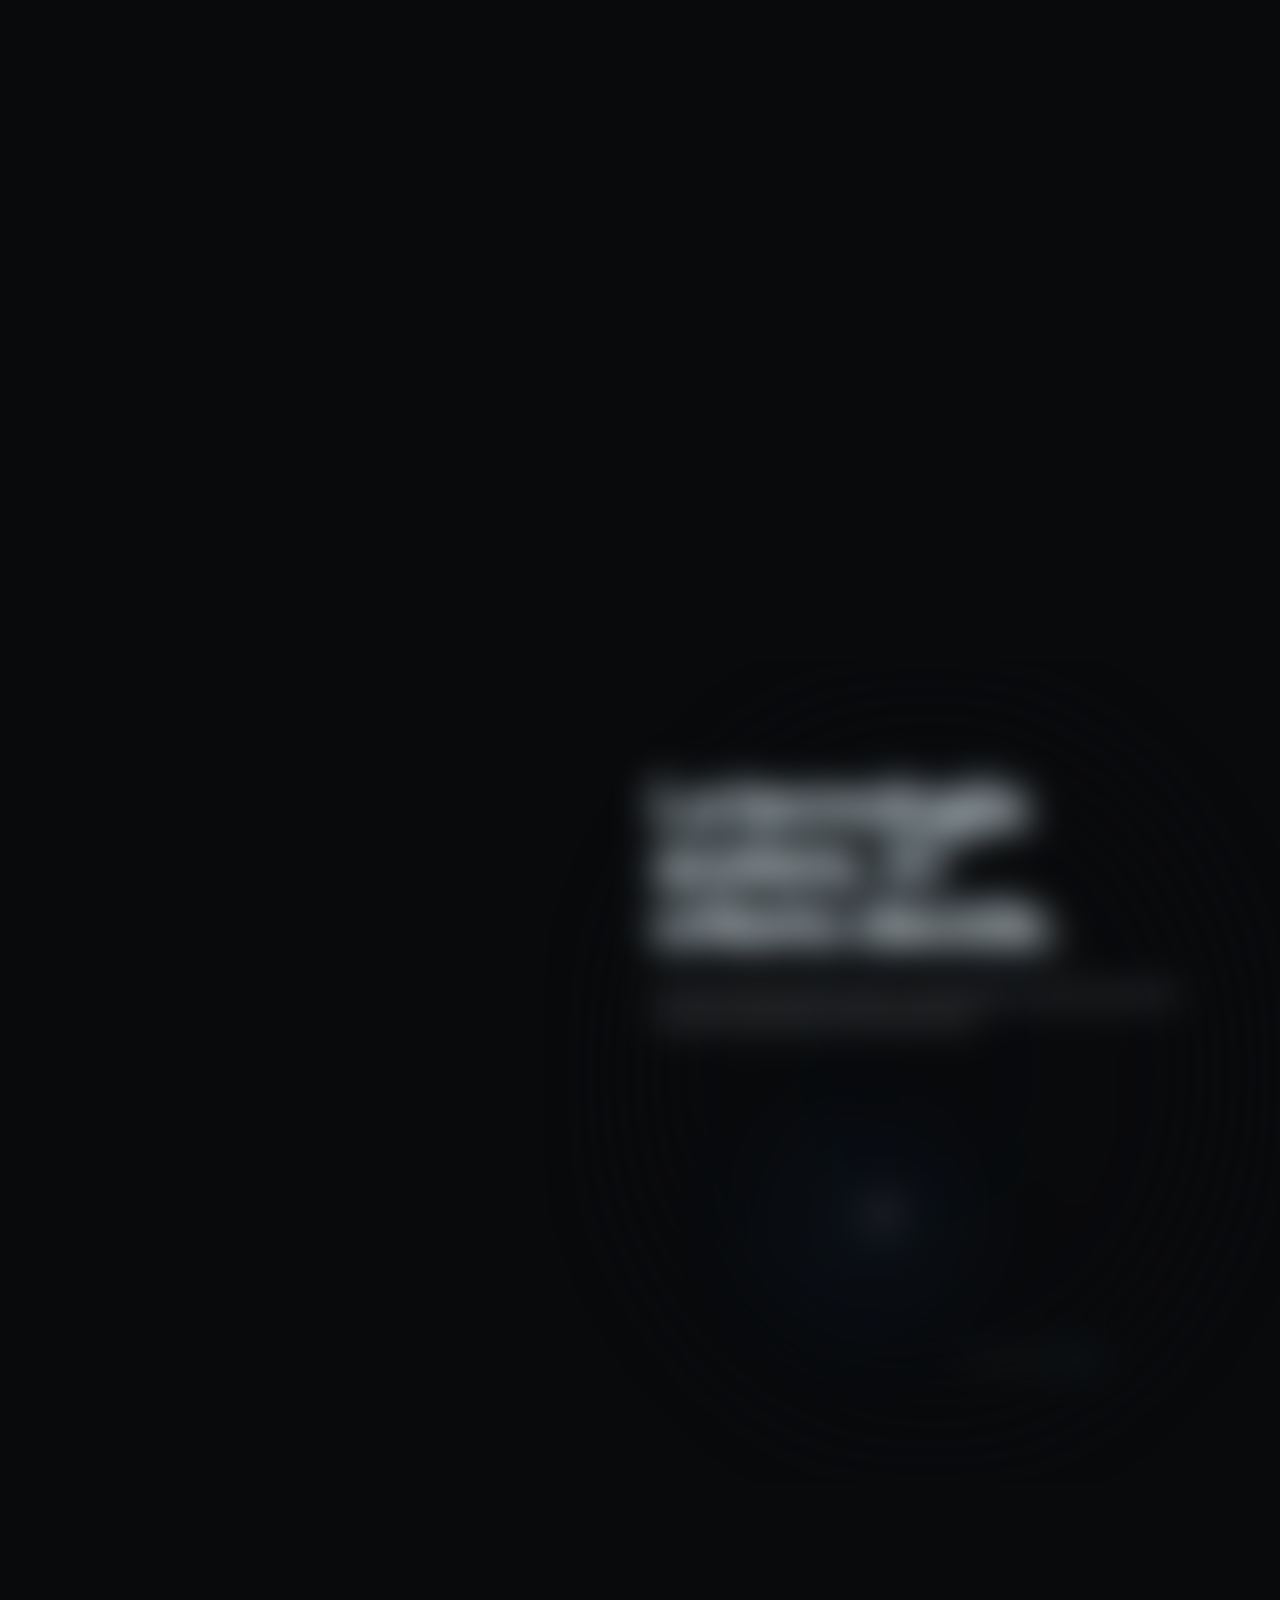
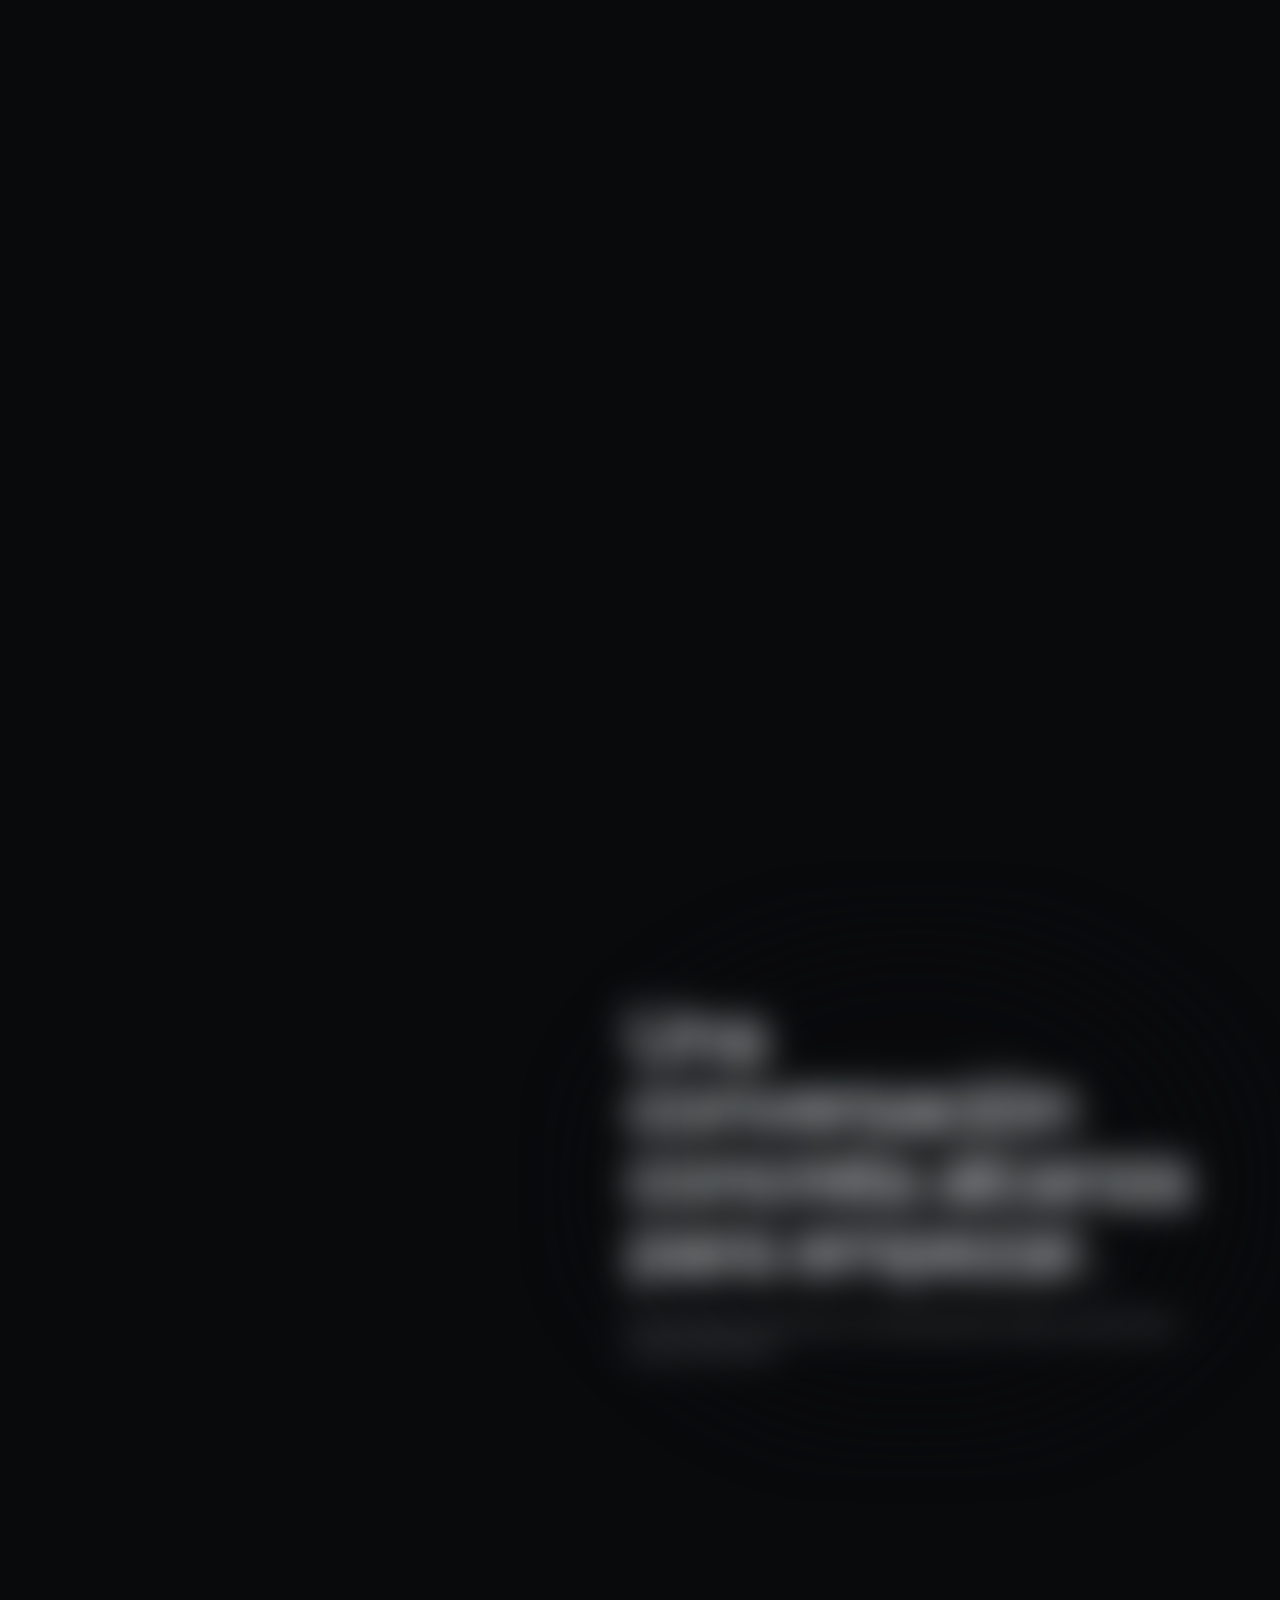
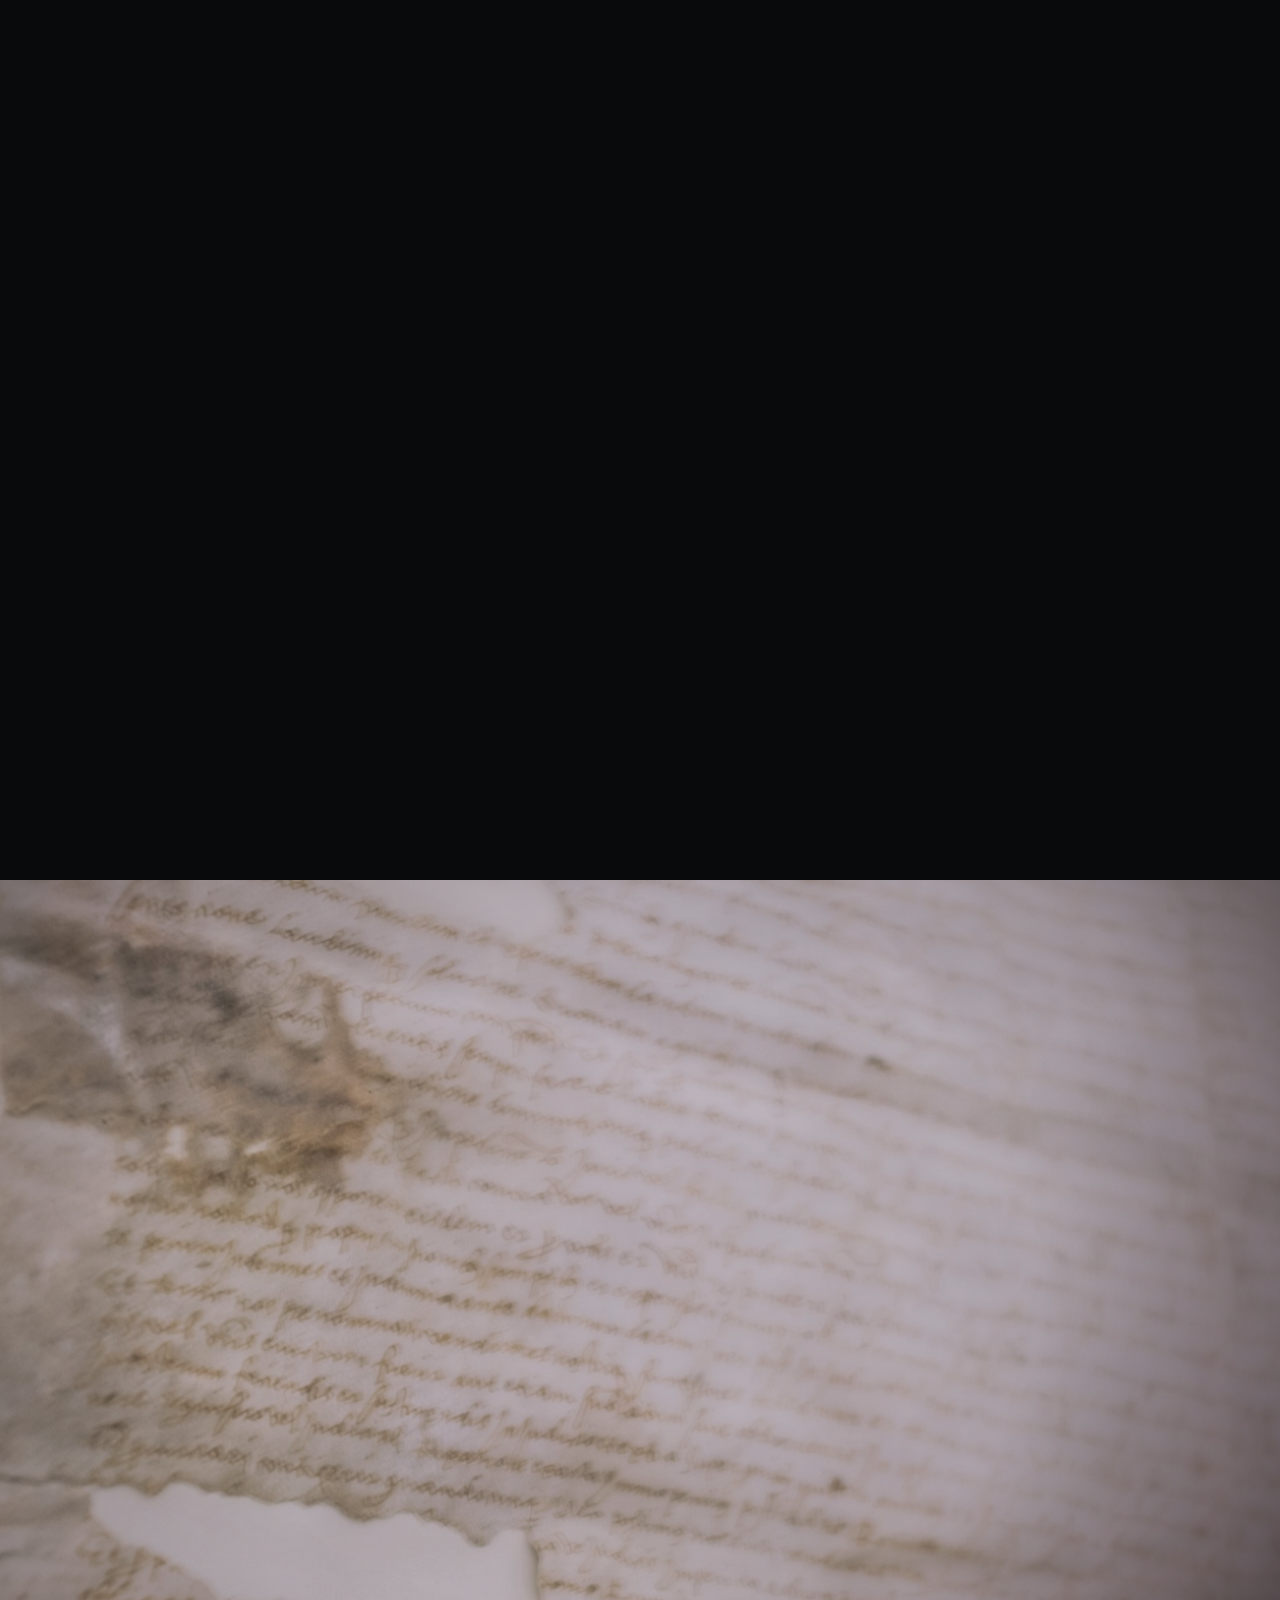
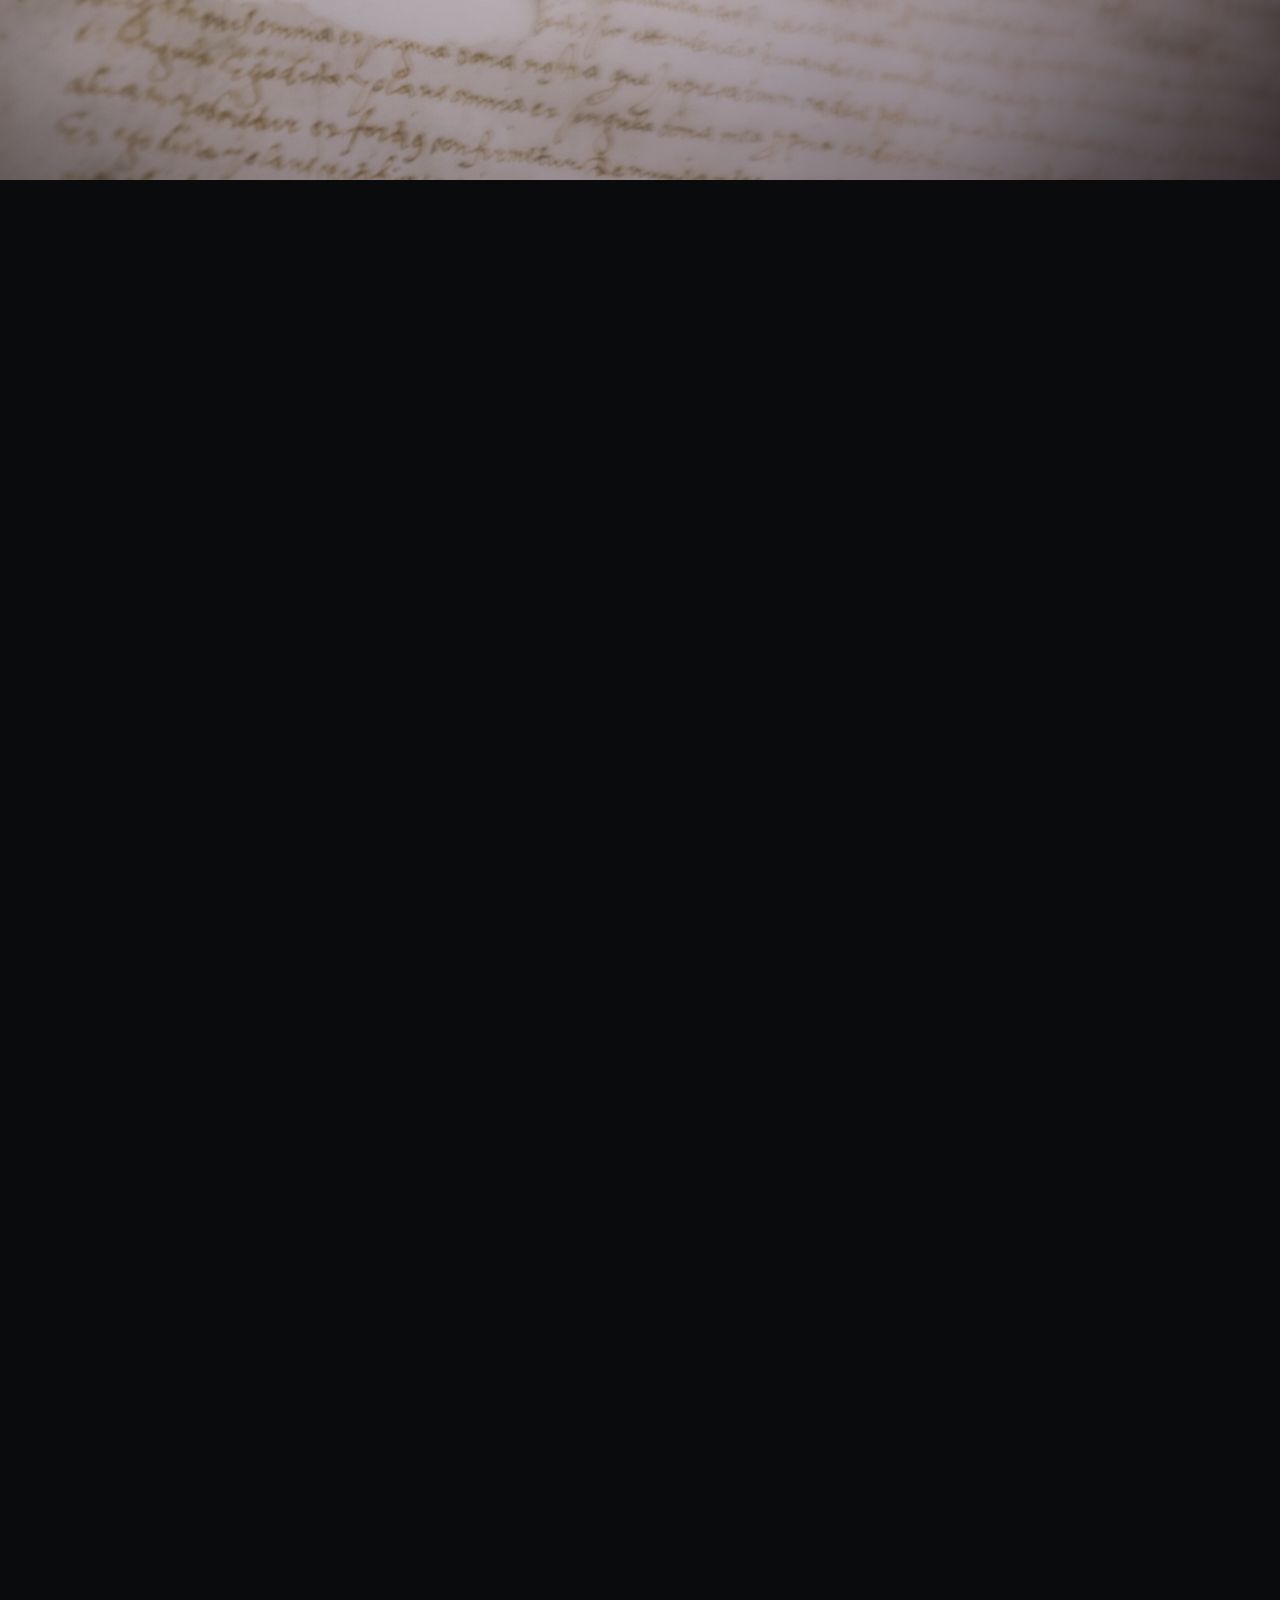
==== commit e1d35c24: "feat: add holotx guest motion pieces" ====
--- a/index.html
+++ b/index.html
@@ -10,9 +10,9 @@
     <title>ORVAN Studio — Qué necesitás resolver</title>
     <script type="module" crossorigin src="./assets/jsx-runtime-n5LQ9ujS.js"></script>
     <script type="module" crossorigin src="./assets/client-CB8it3IZ.js"></script>
-    <script type="module" crossorigin src="./assets/world-b-DfRaPI30.js"></script>
-    <script type="module" crossorigin src="./assets/world-b-main-CTvwvIpN.js"></script>
-    <link rel="stylesheet" crossorigin href="./assets/world-b-Dh2fb4-B.css">
+    <script type="module" crossorigin src="./assets/world-b-ZEDAzKOE.js"></script>
+    <script type="module" crossorigin src="./assets/world-b-main-CWW7-Xne.js"></script>
+    <link rel="stylesheet" crossorigin href="./assets/world-b-YVifISJh.css">
   </head>
   <body>
     <div id="world-b-root"></div>
--- a/assets/world-b-YVifISJh.css
+++ b/assets/world-b-YVifISJh.css
@@ -0,0 +1 @@
+.manuscript-transition{--manuscript-progress:0;--manuscript-scroll-length:320vh;z-index:24;width:100%;height:var(--manuscript-scroll-length);isolation:isolate;touch-action:pan-y pinch-zoom;-webkit-user-select:none;user-select:none;background:#090b0d;min-height:180vh;position:relative}.manuscript-transition__stage{width:100%;height:100vh;background:#090b0d;height:100dvh;position:sticky;top:0;overflow:hidden}.manuscript-transition__stage:after{content:"";pointer-events:none;opacity:clamp(0, calc((var(--manuscript-progress) - .86) * 7.2), 1);background:linear-gradient(#0000 54%,#04060c47 72%,#04060c 100%);position:absolute;inset:0}.manuscript-transition__canvas{width:100%;height:100%;filter:contrast(calc(1.02 + var(--manuscript-progress) * .06)) saturate(calc(.78 + var(--manuscript-progress) * .1));transform:scale(calc(1.018 - var(--manuscript-progress) * .018));transform-origin:50% 48%;will-change:transform, filter;display:block}.manuscript-transition__paper-edge{pointer-events:none;mix-blend-mode:multiply;opacity:calc(1 - var(--manuscript-progress) * .9);background:radial-gradient(at 47% 46%,#0000 46%,#1c070a26 74%,#050304a3 112%),linear-gradient(102deg,#daccc614,#0000 17% 76%,#1f070a3d);position:absolute;inset:0}.manuscript-transition__city-light{pointer-events:none;mix-blend-mode:screen;opacity:clamp(0, calc((var(--manuscript-progress) - .68) * 2.4), .54);transform:translate3d(0, calc((1 - var(--manuscript-progress)) * 3%), 0);background:radial-gradient(circle at 61% 48%,#57aec62e,#0000 31%),radial-gradient(circle at 30% 66%,#da44341f,#0000 27%);position:absolute;inset:-14%}@media (max-width:760px){.manuscript-transition{min-height:200vh}.manuscript-transition__canvas{transform:scale(calc(1.035 - var(--manuscript-progress) * .035))}.manuscript-transition__paper-edge{background:radial-gradient(at 50% 43%,#0000 35%,#1c070a2b 73%,#050304a3 116%),linear-gradient(98deg,#daccc612,#0000 20% 72%,#1f070a38)}}@media (prefers-reduced-motion:reduce){.manuscript-transition{height:100vh;height:100dvh;min-height:100vh}.manuscript-transition__canvas,.manuscript-transition__city-light{filter:none;transform:none}}@media (forced-colors:active){.manuscript-transition__paper-edge,.manuscript-transition__city-light{display:none}}.guest-art{--media-px:50%;--media-py:50%;--media-dx:0px;--media-dy:0px;--media-rx:0deg;--media-ry:0deg;perspective:1000px;pointer-events:auto;touch-action:pan-y pinch-zoom;isolation:isolate;width:min(29rem,88%);height:clamp(15rem,35vh,22rem);margin:clamp(1rem,2.5vh,1.75rem) 0 0;position:relative}.guest-art:before{content:"";z-index:-1;pointer-events:none;opacity:.5;filter:blur(28px);background:radial-gradient(circle at 46% 54%,#215a942e,#0000 45%);position:absolute;inset:-13%}.guest-art__stage,.guest-art__matter,.guest-art__matter i{position:absolute;inset:0}.guest-art__stage{z-index:3;transform:rotateX(var(--media-rx)) rotateY(var(--media-ry)) translate3d(var(--media-dx), var(--media-dy), 0);transform-style:preserve-3d;transition:opacity .62s,filter .76s cubic-bezier(.16,1,.3,1),transform .24s cubic-bezier(.16,1,.3,1)}.guest-art[data-visible=false] .guest-art__stage,.guest-art[data-visible=false] .guest-art__matter{opacity:0;filter:blur(24px)brightness(1.7);pointer-events:none;transform:translate3d(0,3rem,-190px)scale(.72)}.guest-art__stage :is(video,img){object-fit:contain;filter:contrast(1.09)saturate(.88)brightness(.86);mix-blend-mode:screen;width:100%;height:100%;display:block;transform:translateZ(18px)}.guest-art__matter{z-index:1;pointer-events:none;transition:opacity .62s,filter .76s,transform .9s cubic-bezier(.16,1,.3,1)}.guest-art__matter i{opacity:.14;background-image:var(--media-poster);filter:blur(2px)brightness(.7)saturate(.8);mix-blend-mode:screen;background-position:50%;background-repeat:no-repeat;background-size:contain;transition:transform .52s cubic-bezier(.16,1,.3,1),opacity .42s}.guest-art__light,.guest-art__interaction{z-index:4;pointer-events:none;mix-blend-mode:screen;position:absolute;inset:0}.guest-art__light{opacity:.56;background:radial-gradient(circle at var(--media-px) var(--media-py), #ffffff4d, #2cd9ff1f 8%, transparent 25%), linear-gradient(115deg, transparent 35%, #ef304912 48%, #2cd9ff14 53%, transparent 67%)}.guest-art__interaction{opacity:0;transition:opacity .22s}.guest-art[data-engaged=true] .guest-art__interaction{opacity:1}.guest-art figcaption{z-index:8;color:#dee5eb75;letter-spacing:.12em;gap:.55rem;font:500 .58rem/1 DM Mono,monospace;display:flex;position:absolute;bottom:.25rem;right:1rem}.guest-art figcaption a{color:#54d1f2c2;text-decoration:none}.guest-art figcaption a:hover{color:#fff;text-shadow:-1px 0 #2cd9ff99,1px 0 #ef30498c}.guest-art__play{z-index:9;color:#fff;-webkit-backdrop-filter:blur(9px);backdrop-filter:blur(9px);cursor:pointer;background:#05080f7a;border:1px solid #ffffff7a;border-radius:50%;place-items:center;width:3rem;height:3rem;padding:0;display:grid;position:absolute;top:50%;left:50%;transform:translate(-50%,-50%)}.guest-art[data-mode=membrane] .guest-art__stage{clip-path:ellipse(49% 48%)}.guest-art[data-mode=membrane] .guest-art__matter i:first-child{transform:translate3d(-10px,6px,-70px)scale(.98)}.guest-art[data-mode=membrane] .guest-art__matter i:nth-child(2){opacity:.11;filter:blur(3px)sepia(.3)hue-rotate(305deg);transform:translate3d(11px,-4px,-40px)scale(1.025)}.guest-art[data-mode=membrane] .guest-art__matter i:nth-child(3){opacity:.09;transform:translate3d(0,12px,-100px)scale(.94)}.guest-art[data-mode=membrane] .guest-art__interaction{background:radial-gradient(circle 22% at var(--media-px) var(--media-py), #ffffff3b, #2cd9ff1c 20%, #ef304914 38%, transparent 70%);filter:blur(7px)}.guest-art[data-mode=membrane][data-engaged=true] .guest-art__stage{transform:rotateX(var(--media-rx)) rotateY(var(--media-ry)) translate3d(calc(var(--media-dx) * .7), calc(var(--media-dy) * .7), 22px) scale(1.035)}.guest-art[data-mode=membrane][data-engaged=true] .guest-art__matter i:first-child{transform:translate3d(calc(-12px - var(--media-dx)), calc(8px - var(--media-dy)), -82px) scale(1.03)}.guest-art[data-mode=membrane][data-engaged=true] .guest-art__matter i:nth-child(2){opacity:.22;transform:translate3d(calc(13px + var(--media-dx)), calc(-5px + var(--media-dy)), -34px) scale(1.06)}.guest-art[data-mode=signal]{width:min(34rem,96%)}.guest-art[data-mode=signal] .guest-art__stage{clip-path:polygon(7% 0,94% 4%,100% 96%,2% 100%);-webkit-mask-image:radial-gradient(#000 50%,#000000e0 68%,#0000 92%);mask-image:radial-gradient(#000 50%,#000000e0 68%,#0000 92%)}.guest-art[data-mode=signal] .guest-art__matter i{-webkit-mask-image:repeating-linear-gradient(90deg,#000 0 7%,#0000 7% 11%);mask-image:repeating-linear-gradient(90deg,#000 0 7%,#0000 7% 11%)}.guest-art[data-mode=signal] .guest-art__matter i:first-child{transform:translate3d(-14px,0,-58px)}.guest-art[data-mode=signal] .guest-art__matter i:nth-child(2){opacity:.2;filter:blur(1px)sepia(.6)hue-rotate(305deg);transform:translate3d(12px,0,-32px)}.guest-art[data-mode=signal] .guest-art__matter i:nth-child(3){opacity:.1;transform:translate3d(0,9px,-90px)scaleX(.96)}.guest-art[data-mode=signal] .guest-art__interaction{background:radial-gradient(ellipse 9% 52% at var(--media-px) var(--media-py), #ffffff6b, #2cd9ff2e 22%, transparent 67%), repeating-linear-gradient(90deg, transparent 0 8%, #2cd9ff12 8% 8.4%, transparent 8.4% 13%);filter:contrast(1.4)}.guest-art[data-mode=signal][data-engaged=true] .guest-art__stage{filter:brightness(1.15)contrast(1.08);transform:rotateX(var(--media-rx)) rotateY(var(--media-ry)) translate3d(calc(var(--media-dx) * .38), 0, 28px) scaleX(1.025)}.guest-art[data-mode=signal][data-engaged=true] .guest-art__matter i:first-child{opacity:.27;transform:translate3d(calc(-18px - var(--media-dx)), 0, -64px)}.guest-art[data-mode=signal][data-engaged=true] .guest-art__matter i:nth-child(2){opacity:.31;transform:translate3d(calc(16px + var(--media-dx)), 0, -22px)}.guest-art[data-mode=fold] .guest-art__stage{clip-path:polygon(3% 9%,88% 0,100% 14%,94% 86%,12% 100%,0 78%);transform-origin:18%;-webkit-mask-image:radial-gradient(#000 48%,#000000db 66%,#0000 92%);mask-image:radial-gradient(#000 48%,#000000db 66%,#0000 92%)}.guest-art[data-mode=fold] .guest-art__matter i:first-child{transform:translate3d(-18px,11px,-90px)rotate(-2deg)scale(.96)}.guest-art[data-mode=fold] .guest-art__matter i:nth-child(2){opacity:.18;filter:blur(2px)sepia(.4)hue-rotate(305deg);transform:translate3d(15px,-8px,-44px)rotate(1.4deg)scale(1.025)}.guest-art[data-mode=fold] .guest-art__matter i:nth-child(3){opacity:.1;transform:translate3d(3px,19px,-120px)rotate(-.7deg)scale(.91)}.guest-art[data-mode=fold] .guest-art__interaction{background:linear-gradient(104deg,#0000 18%,#2cd9ff1f 43%,#ffffff4d 50%,#ef304921 57%,#0000 81%);background-position:var(--media-px) var(--media-py)}.guest-art[data-mode=fold][data-engaged=true] .guest-art__stage{transform:rotateX(var(--media-rx)) rotateY(var(--media-ry)) translate3d(var(--media-dx), var(--media-dy), 35px) scale(1.018)}.guest-art[data-mode=fold][data-engaged=true] .guest-art__matter i:first-child{opacity:.26;transform:translate3d(calc(-20px - var(--media-dx)), calc(12px + var(--media-dy)), -104px) rotateZ(-3.5deg) scale(.94)}.guest-art[data-mode=fold][data-engaged=true] .guest-art__matter i:nth-child(2){opacity:.29;transform:translate3d(calc(17px + var(--media-dx)), calc(-9px - var(--media-dy)), -35px) rotateZ(2.2deg) scale(1.04)}@media (max-width:760px){.guest-art,.guest-art[data-mode=signal]{perspective:760px;width:min(20rem,84vw);height:clamp(11rem,24dvh,14rem);margin:.8rem auto 0 0}.guest-art:before{inset:-8%}.guest-art figcaption{font-size:.52rem;bottom:-.1rem;right:.25rem}}@media (prefers-reduced-motion:reduce){.guest-art__stage,.guest-art__matter,.guest-art__matter i{transition:none!important;transform:none!important}.guest-art[data-visible=false] .guest-art__stage,.guest-art[data-visible=false] .guest-art__matter{opacity:0;filter:none}.guest-art__interaction{display:none}}@media (forced-colors:active){.guest-art__matter,.guest-art__light,.guest-art__interaction{display:none}.guest-art__stage{border:1px solid canvastext;clip-path:none!important}}.orvan-system .scene-track[data-active=true] .claim-effect:hover,:root[data-text-engaged=true] .orvan-system .scene-track[data-active=true] .claim-effect,:root[data-pointer-input=touch][data-pointer-active=true] .orvan-system .scene-track[data-active=true] .claim-effect{filter:none;text-shadow:none}.orvan-system .scene-track[data-active=true] .terminal-copy:hover .title-reveal-shell,:root[data-pointer-input=touch][data-pointer-active=true] .orvan-system .scene-track[data-active=true] .title-reveal-shell{filter:none;transform:perspective(900px)translateZ(0)}.orvan-system .scene-track[data-active=true] .terminal-copy:hover:after,:root[data-pointer-input=touch][data-pointer-active=true] .orvan-system .scene-track[data-active=true] .terminal-copy:after{opacity:0;transform:scale(.84)}.first-signal .hero-glyph{transition:transform .18s cubic-bezier(.16,1,.3,1),filter .16s linear,color .16s linear,text-shadow .16s linear}:is(.first-signal:hover,:root[data-pointer-input=touch][data-pointer-active=true] .scene-track[data-active=true] .first-signal) .hero-copy-red{filter:blur(1.8px);animation:.68s step-end infinite title-hero-red-engaged}:is(.first-signal:hover,:root[data-pointer-input=touch][data-pointer-active=true] .scene-track[data-active=true] .first-signal) .hero-copy-cyan{filter:blur(1.8px);animation:.68s step-end 28ms infinite title-hero-cyan-engaged}:is(.first-signal:hover,:root[data-pointer-input=touch][data-pointer-active=true] .scene-track[data-active=true] .first-signal) .hero-glyph:nth-child(3n+1){text-shadow:.035em 0 #ef4e5385,-.018em 0 #2cd9ff59;transform:translate(-.018em,-.022em)skew(-2deg)}:is(.first-signal:hover,:root[data-pointer-input=touch][data-pointer-active=true] .scene-track[data-active=true] .first-signal) .hero-glyph:nth-child(3n+2){text-shadow:-.035em 0 #2cd9ff85,.018em 0 #ef4e5359;transform:translate(.018em,.014em)skew(1.4deg)}[data-effect=caustics] .caustic-layer{background:radial-gradient(42% 58% at 14% 34%,#fffffff5 0 7%,#0000 38%) 0 0/165% 160%,radial-gradient(52% 34% at 68% 62%,#2cd9ffb8 0 8%,#0000 43%) 0 0/185% 170%,radial-gradient(38% 48% at 88% 22%,#ef4e5370 0 7%,#0000 39%) 0 0/150% 165%,linear-gradient(108deg,#0000 8%,#dfeff133 28%,#fffaf0eb 42%,#0000 66%) 0 0/230% 100%}.scene-track[data-active=true] [data-effect=caustics] .caustic-layer{animation:4.6s ease-in-out infinite alternate title-caustics-idle}:is([data-effect=caustics]:hover,:root[data-pointer-input=touch][data-pointer-active=true] .scene-track[data-active=true] [data-effect=caustics]) .caustic-layer{mix-blend-mode:screen;animation:1.65s cubic-bezier(.22,.8,.24,1) infinite alternate title-caustics-engaged}.scene-track[data-active=true] [data-effect=ember]>span{animation:3.4s ease-in-out infinite alternate title-ember-idle}.scene-track[data-active=true] [data-effect=ember]>span:nth-child(2n){animation-delay:-1.1s}[data-effect=ember]:after{content:attr(data-text);color:#ef4e5326;filter:blur(12px);opacity:.42;transform:translateY(.12em)scaleY(.94)}:is([data-effect=ember]:hover,:root[data-pointer-input=touch][data-pointer-active=true] .scene-track[data-active=true] [data-effect=ember])>span{animation:1.25s ease-in-out infinite alternate title-ember-rise}:is([data-effect=ember]:hover,:root[data-pointer-input=touch][data-pointer-active=true] .scene-track[data-active=true] [data-effect=ember]):after{animation:1.25s ease-in-out infinite alternate title-ember-afterheat}:is([data-effect=tiltshift]:hover,:root[data-pointer-input=touch][data-pointer-active=true] .scene-track[data-active=true] [data-effect=tiltshift]){color:#edf0f257;filter:blur(1.35px)}:is([data-effect=tiltshift]:hover,:root[data-pointer-input=touch][data-pointer-active=true] .scene-track[data-active=true] [data-effect=tiltshift]):before{filter:contrast(1.12);animation:1.45s cubic-bezier(.65,0,.2,1) infinite alternate title-tiltshift-engaged}:is([data-effect=topographic]:hover,:root[data-pointer-input=touch][data-pointer-active=true] .scene-track[data-active=true] [data-effect=topographic]){filter:drop-shadow(0 0 12px #2cd9ff47)contrast(1.16);animation:1.9s linear infinite title-topographic-engaged}.scene-track[data-active=true] [data-effect=focus] .proximity-glyph{animation:4.8s ease-in-out infinite title-focus-idle}.scene-track[data-active=true] [data-effect=focus] .proximity-word:nth-child(2n) .proximity-glyph{animation-delay:-1.25s}.scene-track[data-active=true] [data-effect=focus] .proximity-word:nth-child(3n) .proximity-glyph{animation-delay:-2.5s}:is([data-effect=focus]:hover,:root[data-pointer-input=touch][data-pointer-active=true] .scene-track[data-active=true] [data-effect=focus]) .proximity-glyph{animation:1.55s cubic-bezier(.16,1,.3,1) infinite alternate title-focus-engaged;animation-delay:calc(var(--proximity,0) * -620ms)}.scene-track[data-active=true] [data-effect=hologram]:after{animation:1.5s linear infinite title-hologram-scan-idle}:is([data-effect=hologram]:hover,:root[data-pointer-input=touch][data-pointer-active=true] .scene-track[data-active=true] [data-effect=hologram]){animation:.92s step-end infinite title-hologram-engaged}:is([data-effect=hologram]:hover,:root[data-pointer-input=touch][data-pointer-active=true] .scene-track[data-active=true] [data-effect=hologram]):before{animation:.92s step-end infinite title-hologram-split-engaged}:is([data-effect=hologram]:hover,:root[data-pointer-input=touch][data-pointer-active=true] .scene-track[data-active=true] [data-effect=hologram]):after{opacity:.62;animation:.52s linear infinite title-hologram-scan-engaged}.scene-track[data-active=true] [data-effect=echo]{animation:4.4s ease-in-out infinite title-echo-core}[data-effect=echo]:before,[data-effect=echo]:after{content:attr(data-text);z-index:-1;opacity:0;transform-origin:50% 55%;filter:blur()}.scene-track[data-active=true] [data-effect=echo]:before{color:#ef4e53b8;animation:3.8s cubic-bezier(.16,1,.3,1) infinite title-echo-red}.scene-track[data-active=true] [data-effect=echo]:after{color:#2cd9ffa8;animation:3.8s cubic-bezier(.16,1,.3,1) 1.9s infinite title-echo-cyan}:is([data-effect=echo]:hover,:root[data-pointer-input=touch][data-pointer-active=true] .scene-track[data-active=true] [data-effect=echo]):before{animation-duration:1.15s}:is([data-effect=echo]:hover,:root[data-pointer-input=touch][data-pointer-active=true] .scene-track[data-active=true] [data-effect=echo]):after{animation-duration:1.15s;animation-delay:.575s}:is([data-effect=echo]:hover,:root[data-pointer-input=touch][data-pointer-active=true] .scene-track[data-active=true] [data-effect=echo]) .proximity-glyph{text-shadow:0 0 calc(4px + var(--proximity,0) * 10px) #fff2e870, calc(var(--proximity,0) * -.035em) 0 #2cd9ff66, calc(var(--proximity,0) * .035em) 0 #ef4e5370}@keyframes title-hero-red-idle{0%,18%,23%,55%,61%,88%,to{opacity:0;clip-path:inset(100% 0 0);transform:translate(.016em)}19%{opacity:.58;clip-path:inset(14% 0 65%);transform:translate(.032em,-.008em)}21%{opacity:.28;clip-path:inset(69% 0 9%);transform:translate(-.018em,.006em)}56%{opacity:.48;clip-path:inset(47% 0 34%);transform:translate(.026em)}89%{opacity:.38;clip-path:inset(78% 0 5%);transform:translate(.018em,.01em)}}@keyframes title-hero-cyan-idle{0%,18%,23%,55%,61%,88%,to{opacity:0;clip-path:inset(0 0 100%);transform:translate(-.016em)}19%{opacity:.5;clip-path:inset(65% 0 12%);transform:translate(-.03em,.01em)}21%{opacity:.25;clip-path:inset(11% 0 71%);transform:translate(.015em,-.005em)}57%{opacity:.42;clip-path:inset(58% 0 21%);transform:translate(-.024em,.008em)}90%{opacity:.34;clip-path:inset(21% 0 63%);transform:translate(-.016em)}}@keyframes title-hero-red-engaged{0%,to{opacity:.28;clip-path:inset(8% 0 72%);transform:translate(var(--orvan-aberration-shift,.04em), -.01em)}33%{opacity:.76;clip-path:inset(39% 0 37%);transform:translate(calc(0em - var(--orvan-aberration-small,.026em)), .012em)}66%{opacity:.5;clip-path:inset(73% 0 6%);transform:translate(var(--orvan-aberration-large,.055em), 0)}}@keyframes title-hero-cyan-engaged{0%,to{opacity:.34;clip-path:inset(68% 0 9%);transform:translate(calc(0em - var(--orvan-aberration-shift,.04em)), .012em)}33%{opacity:.68;clip-path:inset(12% 0 65%);transform:translate(var(--orvan-aberration-small,.026em), -.01em)}66%{opacity:.46;clip-path:inset(45% 0 31%);transform:translate(calc(0em - var(--orvan-aberration-large,.055em)), 0)}}@keyframes title-caustics-idle{0%{filter:blur(.35px)brightness();opacity:.25;background-position:5% 20%,95% 80%,82% 4%,145% 0}to{filter:blur(.2px)brightness(1.14);opacity:.68;background-position:78% 72%,8% 16%,18% 91%,-65% 0}}@keyframes title-caustics-engaged{0%{filter:blur(.15px)brightness(1.1)contrast(1.05);opacity:.56;background-position:0 12%,100% 88%,86% 0,125% 0}to{filter:blur(.55px)brightness(1.34)contrast(1.18);opacity:.94;background-position:92% 82%,4% 8%,10% 96%,-70% 0}}@keyframes title-ember-idle{0%{text-shadow:0 0 7px #ffe8d833,0 .08em 22px #ef4e5338;transform:translateY(0)}to{text-shadow:0 0 14px #ffeddc66,0 .14em 38px #ef4e5375;transform:translateY(-.012em)}}@keyframes title-ember-rise{0%{filter:brightness();text-shadow:0 .08em 18px #ef4e5359;transform:translateY(.015em)scaleY(.99)}to{filter:brightness(1.18);text-shadow:0 -.04em 12px #ffddb4b8,0 .2em 48px #ef4e539e;transform:translateY(-.075em)scaleY(1.035)}}@keyframes title-ember-afterheat{0%{opacity:.22;filter:blur(10px);transform:translateY(.1em)scaleY(.93)}to{opacity:.64;filter:blur(17px);transform:translateY(.23em)scaleY(1.03)}}@keyframes title-tiltshift-idle{0%{clip-path:inset(4% 0 67%);transform:translateY(-.018em)}to{clip-path:inset(67% 0 4%);transform:translateY(.018em)}}@keyframes title-tiltshift-engaged{0%{clip-path:inset(0 0 76%);transform:translateY(-.025em)scaleX(1.004)}to{clip-path:inset(76% 0 0);transform:translateY(.025em)scaleX(.996)}}@keyframes title-topographic-idle{to{background-position:130px 0,-170px 0}}@keyframes title-topographic-engaged{0%{background-position:0 0,0 0}50%{background-position:92px -12px,-112px 9px}to{background-position:184px 0,-224px 0}}@keyframes title-focus-idle{0%,22%,to{opacity:.76;filter:blur(.55px)}46%,70%{opacity:1;filter:blur()}}@keyframes title-focus-engaged{0%{opacity:.64;filter:blur(1.4px)brightness(.94)}to{opacity:1;filter:blur()brightness(1.18)}}@keyframes title-hologram-idle{0%,to{filter:brightness();text-shadow:-2px 0 #2cd9ff47,2px 0 #ef4e533d,0 0 16px #2cd9ff1f}50%{filter:brightness(1.12);text-shadow:-2px 0 #2cd9ff61,2px 0 #ef4e5357,0 0 27px #2cd9ff33}}@keyframes title-hologram-split-idle{0%,17%,39%,74%,to{opacity:.16;transform:translate(0)}18%{opacity:.62;transform:translate(-.035em)}20%{opacity:.36;transform:translate(.025em)}75%{opacity:.48;transform:translate(.022em)}}@keyframes title-hologram-scan-idle{to{background-position:0 .22em}}@keyframes title-hologram-engaged{0%,to{filter:brightness(1.1);transform:translate(0)}18%{filter:brightness(1.34);transform:translate(-.012em)skew(-1deg)}21%{transform:translate(.01em)}67%{filter:brightness(1.22);transform:translateY(-.012em)}}@keyframes title-hologram-split-engaged{0%,to{clip-path:inset(8% 0 68%);opacity:.72;transform:translate(-.04em)}34%{clip-path:inset(43% 0 31%);opacity:.86;transform:translate(.05em)}68%{clip-path:inset(72% 0 7%);opacity:.64;transform:translate(-.025em)}}@keyframes title-hologram-scan-engaged{to{background-position:0 .32em}}@keyframes title-echo-core{0%,to{filter:blur();text-shadow:0 0 14px #ef4e5338,0 0 28px #2cd9ff26}50%{filter:blur(.45px);text-shadow:0 0 22px #ef4e5361,0 0 44px #2cd9ff3d}}@keyframes title-echo-red{0%,68%,to{opacity:0;filter:blur();transform:translateZ(-1px)scale(1)}76%{opacity:.48;filter:blur(.6px);transform:translate(-.045em,.012em)scale(1.025)}96%{opacity:0;filter:blur(3px);transform:translate(-.12em,.035em)scale(1.13)}}@keyframes title-echo-cyan{0%,68%,to{opacity:0;filter:blur();transform:translateZ(-1px)scale(1)}76%{opacity:.42;filter:blur(.6px);transform:translate(.045em,-.012em)scale(1.025)}96%{opacity:0;filter:blur(3px);transform:translate(.12em,-.035em)scale(1.13)}}@media (prefers-reduced-motion:reduce){.scene-track[data-active=true] .first-signal .hero-copy,.scene-track[data-active=true] [data-effect],.scene-track[data-active=true] [data-effect]:before,.scene-track[data-active=true] [data-effect]:after,.scene-track[data-active=true] [data-effect]>span,.scene-track[data-active=true] [data-effect] .caustic-layer,.scene-track[data-active=true] [data-effect] .proximity-glyph{transition-duration:.01ms!important;animation:none!important}.first-signal .hero-copy{opacity:0!important}[data-effect=tiltshift],[data-effect=focus] .proximity-glyph,[data-effect=echo]{filter:none!important;opacity:1!important}}@font-face{font-family:Manrope;font-style:normal;font-display:swap;font-weight:400;src:url([data-uri])format("woff2"),url([data-uri])format("woff");unicode-range:U+460-52F,U+1C80-1C8A,U+20B4,U+2DE0-2DFF,U+A640-A69F,U+FE2E-FE2F}@font-face{font-family:Manrope;font-style:normal;font-display:swap;font-weight:400;src:url(./manrope-cyrillic-400-normal-BMzJvInZ.woff2)format("woff2"),url(./manrope-cyrillic-400-normal-Dvx59UGC.woff)format("woff");unicode-range:U+301,U+400-45F,U+490-491,U+4B0-4B1,U+2116}@font-face{font-family:Manrope;font-style:normal;font-display:swap;font-weight:400;src:url(./manrope-greek-400-normal-CM4qok81.woff2)format("woff2"),url(./manrope-greek-400-normal-DuX9RsAR.woff)format("woff");unicode-range:U+370-377,U+37A-37F,U+384-38A,U+38C,U+38E-3A1,U+3A3-3FF}@font-face{font-family:Manrope;font-style:normal;font-display:swap;font-weight:400;src:url(./manrope-vietnamese-400-normal-DHb3EETF.woff2)format("woff2"),url(./manrope-vietnamese-400-normal-D7E_mLGF.woff)format("woff");unicode-range:U+102-103,U+110-111,U+128-129,U+168-169,U+1A0-1A1,U+1AF-1B0,U+300-301,U+303-304,U+308-309,U+323,U+329,U+1EA0-1EF9,U+20AB}@font-face{font-family:Manrope;font-style:normal;font-display:swap;font-weight:400;src:url(./manrope-latin-ext-400-normal-CMDvPJRp.woff2)format("woff2"),url(./manrope-latin-ext-400-normal-C-X6QNXX.woff)format("woff");unicode-range:U+100-2BA,U+2BD-2C5,U+2C7-2CC,U+2CE-2D7,U+2DD-2FF,U+304,U+308,U+329,U+1D00-1DBF,U+1E00-1E9F,U+1EF2-1EFF,U+2020,U+20A0-20AB,U+20AD-20C0,U+2113,U+2C60-2C7F,U+A720-A7FF}@font-face{font-family:Manrope;font-style:normal;font-display:swap;font-weight:400;src:url(./manrope-latin-400-normal-PaqtzbVb.woff2)format("woff2"),url(./manrope-latin-400-normal-8tf8FM3T.woff)format("woff");unicode-range:U+??,U+131,U+152-153,U+2BB-2BC,U+2C6,U+2DA,U+2DC,U+304,U+308,U+329,U+2000-206F,U+20AC,U+2122,U+2191,U+2193,U+2212,U+2215,U+FEFF,U+FFFD}@font-face{font-family:Manrope;font-style:normal;font-display:swap;font-weight:600;src:url([data-uri])format("woff2"),url([data-uri])format("woff");unicode-range:U+460-52F,U+1C80-1C8A,U+20B4,U+2DE0-2DFF,U+A640-A69F,U+FE2E-FE2F}@font-face{font-family:Manrope;font-style:normal;font-display:swap;font-weight:600;src:url(./manrope-cyrillic-600-normal-DvRl3Mj-.woff2)format("woff2"),url(./manrope-cyrillic-600-normal-It4mZcQk.woff)format("woff");unicode-range:U+301,U+400-45F,U+490-491,U+4B0-4B1,U+2116}@font-face{font-family:Manrope;font-style:normal;font-display:swap;font-weight:600;src:url(./manrope-greek-600-normal-BoRV6lzK.woff2)format("woff2"),url(./manrope-greek-600-normal-CF2i9ZRY.woff)format("woff");unicode-range:U+370-377,U+37A-37F,U+384-38A,U+38C,U+38E-3A1,U+3A3-3FF}@font-face{font-family:Manrope;font-style:normal;font-display:swap;font-weight:600;src:url(./manrope-vietnamese-600-normal-C1J5PCl_.woff2)format("woff2"),url(./manrope-vietnamese-600-normal-lA7a_7Ok.woff)format("woff");unicode-range:U+102-103,U+110-111,U+128-129,U+168-169,U+1A0-1A1,U+1AF-1B0,U+300-301,U+303-304,U+308-309,U+323,U+329,U+1EA0-1EF9,U+20AB}@font-face{font-family:Manrope;font-style:normal;font-display:swap;font-weight:600;src:url(./manrope-latin-ext-600-normal-_gBojHdJ.woff2)format("woff2"),url(./manrope-latin-ext-600-normal-u5Pl7hTU.woff)format("woff");unicode-range:U+100-2BA,U+2BD-2C5,U+2C7-2CC,U+2CE-2D7,U+2DD-2FF,U+304,U+308,U+329,U+1D00-1DBF,U+1E00-1E9F,U+1EF2-1EFF,U+2020,U+20A0-20AB,U+20AD-20C0,U+2113,U+2C60-2C7F,U+A720-A7FF}@font-face{font-family:Manrope;font-style:normal;font-display:swap;font-weight:600;src:url(./manrope-latin-600-normal-4f0koTD-.woff2)format("woff2"),url(./manrope-latin-600-normal-BqgrALkZ.woff)format("woff");unicode-range:U+??,U+131,U+152-153,U+2BB-2BC,U+2C6,U+2DA,U+2DC,U+304,U+308,U+329,U+2000-206F,U+20AC,U+2122,U+2191,U+2193,U+2212,U+2215,U+FEFF,U+FFFD}@font-face{font-family:Manrope;font-style:normal;font-display:swap;font-weight:800;src:url([data-uri])format("woff2"),url([data-uri])format("woff");unicode-range:U+460-52F,U+1C80-1C8A,U+20B4,U+2DE0-2DFF,U+A640-A69F,U+FE2E-FE2F}@font-face{font-family:Manrope;font-style:normal;font-display:swap;font-weight:800;src:url(./manrope-cyrillic-800-normal-AvdZ5mAV.woff2)format("woff2"),url(./manrope-cyrillic-800-normal-BuEMjQU-.woff)format("woff");unicode-range:U+301,U+400-45F,U+490-491,U+4B0-4B1,U+2116}@font-face{font-family:Manrope;font-style:normal;font-display:swap;font-weight:800;src:url(./manrope-greek-800-normal-CDvU698_.woff2)format("woff2"),url(./manrope-greek-800-normal-Bw-67qu9.woff)format("woff");unicode-range:U+370-377,U+37A-37F,U+384-38A,U+38C,U+38E-3A1,U+3A3-3FF}@font-face{font-family:Manrope;font-style:normal;font-display:swap;font-weight:800;src:url(./manrope-vietnamese-800-normal-ClPWri-A.woff2)format("woff2"),url(./manrope-vietnamese-800-normal-bvg7iBCV.woff)format("woff");unicode-range:U+102-103,U+110-111,U+128-129,U+168-169,U+1A0-1A1,U+1AF-1B0,U+300-301,U+303-304,U+308-309,U+323,U+329,U+1EA0-1EF9,U+20AB}@font-face{font-family:Manrope;font-style:normal;font-display:swap;font-weight:800;src:url(./manrope-latin-ext-800-normal-DdFx7KEb.woff2)format("woff2"),url(./manrope-latin-ext-800-normal-BQAQsuQc.woff)format("woff");unicode-range:U+100-2BA,U+2BD-2C5,U+2C7-2CC,U+2CE-2D7,U+2DD-2FF,U+304,U+308,U+329,U+1D00-1DBF,U+1E00-1E9F,U+1EF2-1EFF,U+2020,U+20A0-20AB,U+20AD-20C0,U+2113,U+2C60-2C7F,U+A720-A7FF}@font-face{font-family:Manrope;font-style:normal;font-display:swap;font-weight:800;src:url(./manrope-latin-800-normal-BfWYOv1c.woff2)format("woff2"),url(./manrope-latin-800-normal-uHUdIJgA.woff)format("woff");unicode-range:U+??,U+131,U+152-153,U+2BB-2BC,U+2C6,U+2DA,U+2DC,U+304,U+308,U+329,U+2000-206F,U+20AC,U+2122,U+2191,U+2193,U+2212,U+2215,U+FEFF,U+FFFD}@font-face{font-family:DM Mono;font-style:normal;font-display:swap;font-weight:400;src:url(./dm-mono-latin-ext-400-normal-C2zvOubV.woff2)format("woff2"),url(./dm-mono-latin-ext-400-normal-1aZr6b2b.woff)format("woff");unicode-range:U+100-2BA,U+2BD-2C5,U+2C7-2CC,U+2CE-2D7,U+2DD-2FF,U+304,U+308,U+329,U+1D00-1DBF,U+1E00-1E9F,U+1EF2-1EFF,U+2020,U+20A0-20AB,U+20AD-20C0,U+2113,U+2C60-2C7F,U+A720-A7FF}@font-face{font-family:DM Mono;font-style:normal;font-display:swap;font-weight:400;src:url(./dm-mono-latin-400-normal-4GdczIuU.woff2)format("woff2"),url(./dm-mono-latin-400-normal--0xN8mdc.woff)format("woff");unicode-range:U+??,U+131,U+152-153,U+2BB-2BC,U+2C6,U+2DA,U+2DC,U+304,U+308,U+329,U+2000-206F,U+20AC,U+2122,U+2191,U+2193,U+2212,U+2215,U+FEFF,U+FFFD}@font-face{font-family:Archivo Variable;font-style:normal;font-display:swap;font-weight:100 900;src:url(./archivo-vietnamese-wght-normal-XAtsl5Q_.woff2)format("woff2-variations");unicode-range:U+102-103,U+110-111,U+128-129,U+168-169,U+1A0-1A1,U+1AF-1B0,U+300-301,U+303-304,U+308-309,U+323,U+329,U+1EA0-1EF9,U+20AB}@font-face{font-family:Archivo Variable;font-style:normal;font-display:swap;font-weight:100 900;src:url(./archivo-latin-ext-wght-normal-C4zznr8T.woff2)format("woff2-variations");unicode-range:U+100-2BA,U+2BD-2C5,U+2C7-2CC,U+2CE-2D7,U+2DD-2FF,U+304,U+308,U+329,U+1D00-1DBF,U+1E00-1E9F,U+1EF2-1EFF,U+2020,U+20A0-20AB,U+20AD-20C0,U+2113,U+2C60-2C7F,U+A720-A7FF}@font-face{font-family:Archivo Variable;font-style:normal;font-display:swap;font-weight:100 900;src:url(./archivo-latin-wght-normal-E0tuGl4L.woff2)format("woff2-variations");unicode-range:U+??,U+131,U+152-153,U+2BB-2BC,U+2C6,U+2DA,U+2DC,U+304,U+308,U+329,U+2000-206F,U+20AC,U+2122,U+2191,U+2193,U+2212,U+2215,U+FEFF,U+FFFD}:root{--void:#090a0c;--white:#edf0f2;--muted:#969da5;--line:#edf0f229;--signal:#ef4e53;--pointer-x:50vw;--pointer-y:50vh;--orb-screen-x:50vw;--orb-screen-y:45vh;--orb-hit-size:72px;--copy-presence:1;--copy-depth:0;--header:76px}*{box-sizing:border-box}html{background:var(--void)}body,#world-b-root{min-height:100%;color:var(--white);background:var(--void);margin:0;font-family:Manrope,sans-serif}body{cursor:crosshair;overflow-x:hidden}body.orb-is-hovered{cursor:pointer}button,textarea{font:inherit}button:focus-visible,a:focus-visible,textarea:focus-visible{outline:2px solid var(--signal);outline-offset:4px}.orvan-system{isolation:isolate;background:var(--void);min-height:100vh;position:relative}.orvan-system:before{content:"";z-index:4;pointer-events:none;background:radial-gradient(at 70% 43%,#ef4e5309,#0000 34%),radial-gradient(at 58% 54%,#2cd9ff06,#0000 45%);position:fixed;inset:0}.fixed-canvas{z-index:1;inset:var(--header) 0 0;background:var(--void);animation:3.35s cubic-bezier(.16,1,.3,1) both canvas-arrive;position:fixed}.fixed-canvas:after{content:"";pointer-events:none;background:radial-gradient(circle,#0000 35%,#00000094 100%);position:absolute;inset:0}.fixed-canvas canvas{width:100%;height:100%;cursor:inherit;display:block}.orb-contact-proxy{z-index:12;left:var(--orb-screen-x);top:calc(var(--header) + var(--orb-screen-y));width:max(48px,var(--orb-hit-size));height:max(48px,var(--orb-hit-size));cursor:pointer;background:0 0;border:0;border-radius:50%;padding:0;position:fixed;transform:translate(-50%,-50%)}.orb-contact-proxy:focus-visible{outline:2px solid var(--signal);outline-offset:6px;box-shadow:0 0 0 10px #ef4e531f}.system-header{z-index:30;height:var(--header);pointer-events:none;align-items:center;padding:0 22px;display:flex;position:fixed;top:0;left:0;right:0}.brand-mark{width:-moz-fit-content;width:fit-content;color:var(--white);pointer-events:auto;text-shadow:0 2px 20px #000000d9;align-items:center;gap:9px;text-decoration:none;animation:1.1s cubic-bezier(.16,1,.3,1) both brand-arrival;display:flex;position:relative}.brand-mark__signal{border:1px solid #ffffff40;border-radius:50%;place-items:center;width:25px;height:25px;display:grid;position:relative;box-shadow:0 0 20px #ef304933}.brand-mark__signal:before,.brand-mark__signal:after{content:"";border-radius:50%;position:absolute}.brand-mark__signal:before{border:1px solid #ff3049b8;animation:2.4s ease-in-out infinite brand-ring;inset:4px}.brand-mark__signal:after{background:#ff3049;width:5px;height:5px;box-shadow:0 0 12px 4px #ff30498c}.brand-mark__signal i{opacity:.6;border-top:1px solid #35cfff;border-radius:50%;position:absolute;inset:-1px;transform:rotate(-35deg)}.brand-mark__word{letter-spacing:-.055em;font-size:21px;font-weight:800;line-height:1;position:relative}.brand-mark__word:before,.brand-mark__word:after{content:attr(data-text);opacity:0;pointer-events:none;position:absolute;inset:0}.brand-mark__word:before{color:#ff3049}.brand-mark__word:after{color:#2cd9ff}.brand-mark:hover .brand-mark__word:before{opacity:.62;clip-path:inset(12% 0 58%);transform:translate(2px,-1px)}.brand-mark:hover .brand-mark__word:after{opacity:.55;clip-path:inset(61% 0 8%);transform:translate(-2px,1px)}.brand-mark__studio{color:#b8bec5;letter-spacing:.16em;font:10px DM Mono,monospace}@keyframes brand-arrival{0%{opacity:0;filter:blur(10px);transform:translate(-18px)}to{opacity:1;filter:none;transform:none}}@keyframes brand-ring{0%,to{opacity:.45;transform:scale(.78)}50%{opacity:1;transform:scale(1.12)}}.scene-track{z-index:6;min-height:190dvh;position:relative}.system-story,.scene-track{pointer-events:none}.scene-frame{top:var(--header);min-height:calc(100dvh - var(--header));pointer-events:none;align-items:center;padding:clamp(34px,6vw,96px);display:grid;position:sticky;overflow:hidden}.terminal-copy{isolation:isolate;pointer-events:auto;opacity:0;filter:blur(18px);width:min(650px,45vw);padding:24px 0;transition:opacity .62s,filter .82s cubic-bezier(.16,1,.3,1),transform .82s cubic-bezier(.16,1,.3,1);position:relative;transform:scale(.965)}.scene-track[data-active=true] .terminal-copy{opacity:var(--copy-presence);filter:blur(calc(var(--title-depth) * 18px)) brightness(calc(1 - var(--title-depth) * .2));transform:translateY(calc(var(--title-depth-signed) * -2.5vh)) scale(calc(1 - var(--title-depth-signed) * .24));transform-origin:50% 48%;transition-duration:90ms,.12s,.12s}.orvan-system[data-mounted=false] .scene-track:first-child .terminal-copy{opacity:0;filter:blur(22px);transform:scale(1.055)}.scene-track:nth-child(2n) .terminal-copy{margin-left:auto}.terminal-copy:before{content:"";z-index:-1;background:radial-gradient(#090a0cf5 0%,#090a0cd6 46%,#0000 76%);position:absolute;inset:-80px -72px}.terminal-copy:after{content:"";z-index:-1;opacity:0;pointer-events:none;background:radial-gradient(circle at var(--title-pointer-x,50%) var(--title-pointer-y,50%),#ef304938,#2cd9ff14 24%,transparent 58%);filter:blur(18px);transition:opacity .22s,transform .46s cubic-bezier(.16,1,.3,1);position:absolute;inset:-48px -42px;transform:scale(.84)}.terminal-copy h1,.terminal-copy h2{max-width:760px;color:var(--white);letter-spacing:-.048em;text-wrap:balance;margin:0;font-family:Archivo Variable,Archivo,sans-serif;font-size:clamp(52px,6.2vw,100px);font-weight:565;line-height:.89}.claim-effect{isolation:isolate;position:relative}.claim-effect>span{margin-right:.2em;transition:opacity .32s,filter .42s,text-shadow .42s,transform .52s cubic-bezier(.16,1,.3,1);display:inline-block}.claim-effect:before,.claim-effect:after{z-index:-1;pointer-events:none;position:absolute;inset:0}.scene-track:first-child .terminal-copy{width:min(760px,52vw)}.scene-track:first-child .terminal-body{max-width:610px;font-size:clamp(17px,1.42vw,22px)}.terminal-copy h1.first-signal{letter-spacing:-.06em;max-width:820px;font-size:clamp(68px,7.7vw,124px);font-weight:610;line-height:.82}.first-signal .hero-copy{z-index:0;opacity:0;font:inherit;letter-spacing:inherit;text-wrap:balance;pointer-events:none;margin:0;position:absolute;inset:0}.first-signal .hero-copy-red{color:#ef4e53cc;transform:translate(.016em)}.first-signal .hero-copy-cyan{color:#2cd9ffb8;transform:translate(-.016em)}.scene-track[data-active=true] .first-signal .hero-copy-red{animation:2.9s step-end infinite hero-spectrum-red}.scene-track[data-active=true] .first-signal .hero-copy-cyan{animation:2.9s step-end 45ms infinite hero-spectrum-cyan}.first-signal .hero-word{white-space:nowrap}.first-signal .hero-word,.first-signal .hero-glyph{z-index:1;position:relative}.first-signal .hero-glyph{transform-origin:50% 70%;animation:.82s cubic-bezier(.16,1,.3,1) both first-signal;animation-delay:calc(38ms * var(--glyph));margin:0;font-style:normal;display:inline-block}.first-signal .hero-glyph:nth-child(3n){color:#dfeff1;text-shadow:-2px 0 #2cd9ff38}.first-signal .hero-glyph:nth-child(5n){text-shadow:2px 0 #ef4e5352}[data-effect=focus] span{opacity:.78;filter:blur(.35px)}.scene-track[data-active=true] [data-effect=focus] span.is-focus{opacity:1;filter:none;animation:3.4s cubic-bezier(.16,1,.3,1) infinite focus-rack}[data-effect=focus]:hover span{opacity:1;filter:none;transform:translateY(-2px)}[data-effect=caustics] span{opacity:.88}.caustic-layer{z-index:2;color:#0000;background:linear-gradient(104deg,#0000 8%,#dfeff11f 24%,#fff8edeb 37%,#ef4e5361 49%,#0000 63%) 150% 0/250% 100%;filter:blur(.35px);mix-blend-mode:screen;pointer-events:none;-webkit-background-clip:text;background-clip:text;font-style:normal;position:absolute;inset:0;overflow:hidden}.scene-track[data-active=true] .caustic-layer{animation:3.7s cubic-bezier(.22,.8,.24,1) infinite caustic-sweep}[data-effect=ember] span{opacity:.88}.scene-track[data-active=true] [data-effect=ember] span.is-focus{opacity:1;animation:2.8s ease-in-out infinite ember-focus}[data-effect=tiltshift]{color:#edf0f294;filter:blur(.55px)}[data-effect=tiltshift]:before{content:attr(data-text);z-index:2;color:var(--white);filter:none;clip-path:inset(0 0 64%)}.scene-track[data-active=true] [data-effect=tiltshift]:before{animation:3.1s cubic-bezier(.16,1,.3,1) infinite alternate tilt-shift}[data-effect=tiltshift]:after{content:attr(data-text);color:#2cd9ff29;filter:blur(2.4px);transform:translate(.012em)}[data-effect=topographic]{color:#0000;background:repeating-radial-gradient(ellipse at 30% 55%,var(--white) 0 1px,transparent 1px 7px),repeating-radial-gradient(ellipse at 78% 35%,#2cd9ffe6 0 1px,transparent 1px 8px);filter:drop-shadow(0 0 8px #2cd9ff29);background-size:130px 70px,170px 80px;-webkit-background-clip:text;background-clip:text}[data-effect=topographic] span{color:#0000}.scene-track[data-active=true] [data-effect=topographic]{animation:5s linear infinite topographic-flow}[data-effect=hologram]{color:#cdebed;text-shadow:-2px 0 #2cd9ff4d,2px 0 #ef4e5347,0 0 20px #2cd9ff24}[data-effect=hologram]:before{content:attr(data-text);color:#ef4e538c;clip-path:inset(0 0 54%);opacity:.25}[data-effect=hologram]:after{content:attr(data-text);color:#0000;background:repeating-linear-gradient(0deg,#edf0f294 0 1px,#0000 1px 5px);opacity:.35;-webkit-background-clip:text;background-clip:text}.scene-track[data-active=true] [data-effect=hologram]{animation:3.8s ease-in-out infinite hologram-float}.scene-track[data-active=true] [data-effect=hologram]:before{animation:3.4s step-end infinite hologram-split}[data-effect=softblur]{text-shadow:0 0 18px #ef4e534d,0 0 34px #2cd9ff33}.scene-track[data-active=true] [data-effect=softblur]{animation:3.2s ease-in-out infinite soft-blur}.proximity-title .proximity-word{white-space:nowrap}.proximity-title .proximity-glyph{transform-origin:50% 72%;margin:0;font-style:normal;display:inline-block}.proximity-title--variable .proximity-glyph{font-variation-settings:"wght" 520;transform:translateY(calc(var(--proximity,0) * -.055em)) scaleY(calc(1 + var(--proximity,0) * .1));transition:font-variation-settings 90ms linear,transform .12s cubic-bezier(.16,1,.3,1)}.proximity-title--signal .proximity-glyph{opacity:calc(.82 + var(--proximity,0) * .18);filter:brightness(calc(1 + var(--proximity,0) * .55));transform:translateY(calc(var(--proximity,0) * -.12em)) scale(calc(1 + var(--proximity,0) * .075));text-shadow:calc(var(--proximity,0) * -.035em) 0 #2cd9ff70,calc(var(--proximity,0) * .035em) 0 #ef4e5361;transition:opacity .1s linear,filter .12s linear,transform .14s cubic-bezier(.16,1,.3,1),text-shadow .12s linear}@keyframes focus-rack{0%,22%,to{opacity:.78;filter:blur(.25px)}44%,72%{opacity:1;filter:none;text-shadow:0 0 17px #fff2e842}}@keyframes ember-focus{0%,to{text-shadow:0 0 8px #ffe8d833,0 6px 24px #ef4e5347}48%{text-shadow:0 0 18px #ffeddc80,0 10px 46px #ef4e5394}}@keyframes caustic-sweep{0%,18%{opacity:.18;background-position:150% 0}44%{opacity:.72}72%,to{opacity:.15;background-position:-80% 0}}@keyframes tilt-shift{0%{clip-path:inset(0 0 64%);transform:translateY(-2px)}to{clip-path:inset(64% 0 0);transform:translateY(2px)}}@keyframes topographic-flow{to{background-position:130px 0,-170px 0}}@keyframes hologram-float{0%,to{filter:brightness();transform:translateY(2px)skew(0)}50%{filter:brightness(1.2);transform:translateY(-4px)skew(-2deg)}}@keyframes hologram-split{0%,14%,40%,72%,to{opacity:.18;transform:translate(0)}15%{opacity:.72;transform:translate(-5px)}17%{opacity:.48;transform:translate(4px)}74%{opacity:.58;transform:translate(3px)}}@keyframes soft-blur{0%,to{filter:blur();opacity:1;transform:scale(1)}50%{filter:blur(.65px);opacity:.9;transform:scale(1.008)}}@keyframes first-signal{0%{opacity:0;filter:blur(8px);transform:translateY(.42em)scaleY(.25)}58%{opacity:1;filter:blur(.4px);transform:translateY(-.035em)scaleY(1.04)}to{opacity:1;filter:none;transform:none}}@keyframes hero-spectrum-red{0%,13%,19%,46%,52%,77%,84%,to{opacity:0;clip-path:inset(0 0 100%)}14%{opacity:.8;clip-path:inset(12% 0 62%);filter:blur(.5px);transform:translate(.045em,-.012em)}17%{opacity:.34;clip-path:inset(68% 0 10%);transform:translate(-.025em,.01em)}47%{opacity:.62;clip-path:inset(42% 0 38%);transform:translate(.035em)}79%{opacity:.52;clip-path:inset(76% 0 6%);transform:translate(.025em,.016em)}}@keyframes hero-spectrum-cyan{0%,13%,19%,46%,52%,77%,84%,to{opacity:0;clip-path:inset(100% 0 0)}14%{opacity:.62;clip-path:inset(64% 0 11%);filter:blur(.65px);transform:translate(-.04em,.014em)}17%{opacity:.34;clip-path:inset(10% 0 69%);transform:translate(.022em,-.008em)}48%{opacity:.55;clip-path:inset(58% 0 19%);transform:translate(-.03em,.012em)}80%{opacity:.48;clip-path:inset(18% 0 64%);transform:translate(-.022em)}}@keyframes canvas-arrive{0%,9%{opacity:0;filter:blur(28px)brightness(1.7);transform:scale(1.08)}34%{opacity:.38;filter:blur(18px)brightness(1.45)}68%{opacity:.9;filter:blur(3px)brightness(1.08);transform:scale(1.012)}to{opacity:1;filter:none;transform:none}}.title-reveal-shell{opacity:1;filter:none;clip-path:inset(var(--title-clip,0%) 0);transition:none;transform:none}.title-reveal-shell[data-entry=focus]{clip-path:inset(0 var(--title-clip,0%))}.title-reveal-shell[data-entry=signal]{clip-path:inset(0 0 var(--title-clip-signal,0%))}.orvan-system[data-mounted=false] .scene-track:first-child .title-reveal-shell{opacity:0;filter:blur(26px)brightness(1.7);clip-path:inset(42% 0);transform:scale(1.08)}@keyframes title-aperture{0%{opacity:.08;clip-path:inset(44% 0);filter:blur(16px)brightness(1.65);transform:scaleX(.93)}55%{opacity:.88;filter:blur(2px)brightness(1.14)}to{opacity:1;clip-path:inset(0);filter:none;transform:none}}@keyframes title-focus-in{0%{opacity:.12;clip-path:inset(0 36%);filter:blur(19px)contrast(1.7);transform:scale(1.055)}62%{opacity:.92;filter:blur(1.4px)contrast(1.15)}to{opacity:1;clip-path:inset(0);filter:none;transform:none}}@keyframes title-signal-in{0%{opacity:.08;clip-path:inset(0 0 82%);filter:blur(11px)saturate(1.7);transform:scaleX(1.045)}46%{opacity:.78;clip-path:inset(0 0 34%);filter:blur(3px)saturate(1.3)}to{opacity:1;clip-path:inset(0);filter:none;transform:none}}.terminal-body{color:#b9bec4;max-width:560px;margin:28px 0 0;font-size:clamp(16px,1.3vw,20px);line-height:1.5}.terminal-copy>small{color:#8e959d;letter-spacing:.035em;margin-top:32px;font:11px/1.6 DM Mono,monospace;display:block}.evidence-trace{max-width:560px;margin-top:38px;padding:0}.evidence-trace>p{color:#bfc5cb;margin:0;font-size:15px;line-height:1.55}.evidence-trace blockquote{color:var(--white);margin:0 0 22px;font:600 clamp(20px,2vw,28px)/1.25 Archivo Variable,Archivo,sans-serif}.evidence-trace small{color:#8e959d;margin-top:18px;font-size:12px;line-height:1.45;display:block}.scene-track:nth-child(2) .scene-frame{padding-top:40px;padding-bottom:30px}.scene-track:nth-child(2) .terminal-copy{padding-top:8px;padding-bottom:8px}.scene-track:nth-child(2) .terminal-body{margin-top:20px}.scene-track:nth-child(2) .evidence-trace{margin-top:24px;padding-top:16px}.scene-track:nth-child(2) .evidence-trace blockquote{margin-bottom:14px}.scene-track:nth-child(2) .evidence-trace li{padding:6px 0}.scene-track:nth-child(2) .evidence-trace small{margin-top:12px}.terminal-body,.evidence-trace :is(blockquote,p,small){transition:color .26s,filter .36s,text-shadow .36s,transform .42s cubic-bezier(.16,1,.3,1)}.terminal-body:hover,.evidence-trace :is(blockquote,p,small):hover,:root[data-text-engaged=true] .scene-track[data-active=true] .terminal-body{color:#f8fbfd;filter:brightness(1.34);text-shadow:-2px 0 #2cd9ff80,2px 0 #ef30499e,0 0 30px #ef304942;transform:translate(8px)}.claim-effect:hover,:root[data-text-engaged=true] .scene-track[data-active=true] .claim-effect{filter:brightness(1.42)contrast(1.12);text-shadow:-.045em 0 #2cd9ff85,.045em 0 #ef304994,0 0 42px #ef30494d}.terminal-copy:hover:after,:root[data-text-engaged=true] .scene-track[data-active=true] .terminal-copy:after{opacity:1;transform:scale(1.08)}.terminal-copy:hover .title-reveal-shell,:root[data-text-engaged=true] .scene-track[data-active=true] .title-reveal-shell{filter:brightness(1.16);transform:perspective(700px)translateZ(28px)rotateX(-1deg)}.terminal-copy[data-has-media=true]{width:min(620px,43vw);margin-left:auto}.terminal-copy[data-has-media=true] h2{font-size:clamp(48px,5.25vw,82px)}.spatial-media{--media-rx:1.2deg;--media-ry:-2.2deg;perspective:1100px;pointer-events:auto;width:min(570px,100%);height:clamp(170px,23vh,238px);transform-style:preserve-3d;margin:30px 0 0;position:relative}.spatial-media figcaption{clip-path:inset(50%);white-space:nowrap;width:1px;height:1px;position:absolute;overflow:hidden}.spatial-media__depth{opacity:.72;clip-path:polygon(0 0,96% 0,100% 12%,100% 100%,4% 100%,0 88%);filter:blur(1px);background:linear-gradient(135deg,#500d1a6b,#051c303d);position:absolute;inset:12px -12px -12px 12px;transform:translateZ(-34px)}.spatial-media__plane{clip-path:polygon(0 0,96% 0,100% 12%,100% 100%,4% 100%,0 88%);transform:rotateX(var(--media-rx)) rotateY(var(--media-ry)) translateZ(0);transform-origin:50% 58%;background:#060910;transition:transform .38s cubic-bezier(.16,1,.3,1),filter .7s,opacity .6s;position:absolute;inset:0;overflow:hidden;box-shadow:-10px 18px 52px #00000085,-2px 0 20px #2cd9ff14,2px 0 28px #ef304929}.spatial-media__plane:before,.spatial-media__plane:after{content:"";z-index:3;pointer-events:none;position:absolute;inset:0}.spatial-media__plane:before{clip-path:inherit;border:1px solid #e6eef433;box-shadow:inset 0 0 38px #02050cb3}.spatial-media__plane:after{opacity:.34;mix-blend-mode:screen;background:linear-gradient(108deg,#0000 0 39%,#2cd9ff2e 46%,#ffffff47 50%,#ef304933 54%,#0000 62%) 0 0/230% 100%;animation:5.8s cubic-bezier(.16,1,.3,1) infinite spatial-scan}.spatial-media :is(video,img){object-fit:cover;filter:saturate(.72)contrast(1.12)brightness(.72);width:100%;height:100%;display:block}.spatial-media__light{z-index:2;pointer-events:none;mix-blend-mode:screen;background:radial-gradient(circle at 72% 26%,#ffffff29,#0000 21%),linear-gradient(90deg,#ef304914,#0000 34%,#2cd9ff0f);position:absolute;inset:0}.scene-track:not([data-active=true]) .spatial-media__plane{opacity:0;filter:blur(18px)brightness(1.6);transform:rotateX(12deg)rotateY(-9deg)translate3d(0,34px,-110px)}.scene-track[data-active=true] .spatial-media__plane{animation:1.05s cubic-bezier(.16,1,.3,1) both spatial-arrival}.spatial-carousel{position:absolute;inset:0}.spatial-carousel img{opacity:0;filter:blur(12px)saturate(.65)brightness(.62);transition:opacity .72s,filter .9s cubic-bezier(.16,1,.3,1),transform .9s cubic-bezier(.16,1,.3,1);position:absolute;inset:0;transform:translate3d(12%,0,-80px)scale(1.08)}.spatial-carousel img[data-current=true]{opacity:1;filter:saturate(.78)contrast(1.1)brightness(.74);transform:none}.spatial-carousel__controls{z-index:5;color:#eaf1f5;letter-spacing:.08em;align-items:center;gap:13px;font:10px DM Mono,monospace;display:flex;position:absolute;bottom:14px;right:16px}.spatial-carousel__controls button{color:#fff;cursor:pointer;-webkit-backdrop-filter:blur(8px);backdrop-filter:blur(8px);background:#04070e61;border:1px solid #ffffff47;border-radius:50%;place-items:center;width:34px;height:34px;padding:0;transition:transform .26s cubic-bezier(.16,1,.3,1),border-color .22s,box-shadow .26s;display:grid}.spatial-carousel__controls button:hover{border-color:#ffffffb8;transform:scale(1.12);box-shadow:-3px 0 12px #2cd9ff38,3px 0 14px #ef304947}@keyframes spatial-arrival{0%{opacity:0;filter:blur(20px)brightness(1.7);transform:rotateX(14deg)rotateY(-12deg)translate3d(0,42px,-130px)}62%{opacity:1;filter:blur(1px)brightness(1.1)}to{opacity:1;filter:none;transform:rotateX(var(--media-rx)) rotateY(var(--media-ry))}}@keyframes spatial-scan{0%,18%{opacity:.12;background-position:150% 0}48%{opacity:.42}76%,to{opacity:.12;background-position:-80% 0}}.system-cursor{z-index:22;left:var(--pointer-x);top:var(--pointer-y);pointer-events:none;width:44px;height:44px;position:fixed;transform:translate(-50%,-50%)}.system-cursor:before,.system-cursor:after{content:"";background:#edf0f266;position:absolute}.system-cursor:before{height:1px;top:50%;left:0;right:0}.system-cursor:after{width:1px;top:0;bottom:0;left:50%}.system-cursor i{border:1px solid #ef4e53c7;border-radius:50%;position:absolute;inset:13px}.system-cursor b{color:#aeb4ba;font:11px DM Mono,monospace;position:absolute;bottom:-12px;right:-12px}.system-footer{z-index:25;color:#eef3f7;background:#05070d;min-height:100dvh;position:relative;overflow:hidden}.future-archive__visual,.future-archive__veil,.halftone-reveal{position:absolute;inset:0}.halftone-reveal canvas{width:100%;height:100%}.future-archive__veil{z-index:1;pointer-events:none;background:linear-gradient(#04060c 0%,#04060c94 12%,#0000 31%),linear-gradient(90deg,#04060cd6 0%,#04070f94 38%,#05091433 68%,#04060c0a 100%),linear-gradient(#04060c1f,#0000 58%,#04060dad)}.future-archive__veil:after{content:"";position:absolute;inset:0;box-shadow:inset 0 0 130px #02050e80}.future-archive__depth-blur{z-index:1;pointer-events:none;isolation:isolate;height:clamp(110px,18vh,180px);position:absolute;bottom:0;left:0;right:0;transform:translateZ(0)}.future-archive__depth-blur i{display:block;position:absolute;inset:0}.future-archive__depth-blur i:first-child{-webkit-backdrop-filter:blur(2px);backdrop-filter:blur(2px);-webkit-mask-image:linear-gradient(#0000 0%,#000 22% 42%,#0000 62%);mask-image:linear-gradient(#0000 0%,#000 22% 42%,#0000 62%)}.future-archive__depth-blur i:nth-child(2){-webkit-backdrop-filter:blur(3px);backdrop-filter:blur(3px);-webkit-mask-image:linear-gradient(#0000 18%,#000 39% 59%,#0000 77%);mask-image:linear-gradient(#0000 18%,#000 39% 59%,#0000 77%)}.future-archive__depth-blur i:nth-child(3){-webkit-backdrop-filter:blur(5px);backdrop-filter:blur(5px);-webkit-mask-image:linear-gradient(#0000 36%,#000 56% 74%,#0000 89%);mask-image:linear-gradient(#0000 36%,#000 56% 74%,#0000 89%)}.future-archive__depth-blur i:nth-child(4){-webkit-backdrop-filter:blur(8px);backdrop-filter:blur(8px);-webkit-mask-image:linear-gradient(#0000 56%,#000 74% 90%,#0000 100%);mask-image:linear-gradient(#0000 56%,#000 74% 90%,#0000 100%)}.future-archive__depth-blur i:nth-child(5){-webkit-backdrop-filter:blur(12px);backdrop-filter:blur(12px);-webkit-mask-image:linear-gradient(#0000 76%,#000 94%);mask-image:linear-gradient(#0000 76%,#000 94%)}.future-archive__meta{z-index:3;top:calc(var(--header) + 24px);color:#dfceb0;letter-spacing:.09em;border-bottom:1px solid #ede1c87a;justify-content:space-between;padding-bottom:13px;font:11px DM Mono,monospace;display:flex;position:absolute;left:clamp(34px,5vw,78px);right:clamp(34px,5vw,78px)}.future-archive__content{z-index:2;align-content:center;min-height:100dvh;padding:clamp(96px,9vw,144px) clamp(34px,8vw,122px);display:grid;position:relative}.future-archive__content>*{opacity:0;filter:blur(18px);transition:opacity .65s,filter .92s cubic-bezier(.16,1,.3,1),transform .92s cubic-bezier(.16,1,.3,1);transform:scale(.97)}.future-archive[data-visible=true] .future-archive__content>*{opacity:1;filter:none;transform:none}.future-archive[data-visible=true] .future-archive__content>:nth-child(2){transition-delay:.11s}.future-archive[data-visible=true] .future-archive__content>:nth-child(3){transition-delay:.21s}.future-archive__content h2{color:#f3f7fb;letter-spacing:-.062em;text-wrap:balance;text-shadow:-3px 0 #2cd9ff33,3px 0 #ef304947,0 3px 38px #000000b3;max-width:980px;margin:0;font-family:Archivo Variable,Archivo,sans-serif;font-size:clamp(66px,9.5vw,148px);font-weight:600;line-height:.82}.future-archive__content>p{color:#c8d0da;text-shadow:0 2px 20px #000c;max-width:650px;margin:38px 0 46px;font-size:clamp(17px,1.5vw,22px);line-height:1.5}.future-archive__content :is(h2,p):hover{filter:brightness(1.15);text-shadow:-2px 0 #2cd9ff57,2px 0 #ef30496b,0 0 28px #ef304933}.electric-cta{isolation:isolate;width:min(650px,100%);position:relative}.electric-cta__field{z-index:2;pointer-events:none;mix-blend-mode:screen;position:absolute;top:50%;left:50%;transform:translate(-50%,-50%)}.future-archive__content .electric-cta button{z-index:1;border-radius:var(--electric-radius,14px);color:#fff8f5;letter-spacing:.01em;cursor:pointer;background:linear-gradient(110deg,#480814f0,#0d0b17f5 58%,#05192deb);border:1px solid #fff5f2c7;justify-content:center;align-items:center;width:100%;min-height:68px;padding:18px 22px;font:600 13px Manrope,sans-serif;transition:transform .32s cubic-bezier(.16,1,.3,1),box-shadow .32s;display:flex;position:relative;overflow:hidden;box-shadow:inset 0 0 28px #ef304929,0 12px 42px #00000059}.future-archive__content .electric-cta button:after{content:"";z-index:-1;opacity:.16;background:linear-gradient(94deg,#0000 0 44%,#2cd9ff8c 48%,#ef4e5380 52%,#0000 56%) 0 0/240% 100%;animation:4.2s cubic-bezier(.22,.8,.24,1) infinite electric-cta-scan;position:absolute;inset:0}.future-archive__content .electric-cta button:hover{transform:translateY(-3px)scale(1.008);box-shadow:-10px 12px 42px #2cd9ff2e,10px 12px 48px #ef304957,inset 0 0 38px #ef304933}.electric-cta:hover .electric-cta__field{filter:brightness(1.55)saturate(1.35)}.electric-cta.is-bursting{z-index:5;animation:.18s steps(2,end) infinite cta-burst-body}.electric-cta.is-bursting .electric-cta__field{filter:brightness(2.15)saturate(1.7)contrast(1.18)}.electric-cta.is-bursting button{color:#fff;background:linear-gradient(110deg,#841125,#100d20 52%,#062e50);border-color:#fff;transform:scale(1.018);box-shadow:-16px 12px 70px #2cd9ff57,16px 12px 82px #ff1f4285,inset 0 0 58px #ff1f4257}.electric-cta.is-bursting button:before{content:"";z-index:-1;opacity:.8;background:conic-gradient(#0000,#2cd9ff,#0000 28%,#fff 46%,#0000 58%,#ff1f42,#0000);animation:.42s linear infinite cta-burst-flash;position:absolute;inset:-60% -10%}.electric-cta.is-bursting .electric-cta__label:before{opacity:1;animation:.32s step-end infinite electric-label-red}.electric-cta.is-bursting .electric-cta__label:after{opacity:1;animation:.28s step-end infinite reverse electric-label-cyan}@keyframes cta-burst-body{0%{transform:translate(-1px)skew(-.15deg)}50%{transform:translate(1px)skew(.15deg)}}@keyframes cta-burst-flash{to{transform:rotate(1turn)}}.electric-cta__label{position:relative}.electric-cta__label:before,.electric-cta__label:after{content:attr(data-text);opacity:0;pointer-events:none;position:absolute;inset:0}.electric-cta__label:before{color:#ef4e53}.electric-cta__label:after{color:#2cd9ff}.electric-cta:hover .electric-cta__label:before{animation:1.8s step-end infinite electric-label-red}.electric-cta:hover .electric-cta__label:after{animation:1.8s step-end 40ms infinite electric-label-cyan}.electric-cta button b{font-size:24px;font-weight:400}@keyframes electric-cta-scan{0%,20%{opacity:.05;background-position:160% 0}48%{opacity:.24}72%,to{opacity:.06;background-position:-80% 0}}@keyframes electric-label-red{0%,18%,25%,62%,69%,to{opacity:0;clip-path:inset(0 0 100%)}19%{opacity:.75;clip-path:inset(8% 0 58%);transform:translate(2px,-1px)}64%{opacity:.55;clip-path:inset(61% 0 9%);transform:translate(-1px,1px)}}@keyframes electric-label-cyan{0%,18%,25%,62%,69%,to{opacity:0;clip-path:inset(100% 0 0)}19%{opacity:.7;clip-path:inset(58% 0 8%);transform:translate(-2px,1px)}64%{opacity:.5;clip-path:inset(10% 0 63%);transform:translate(1px,-1px)}}.fallback{background:#090a0c;place-items:center;height:100%;min-height:360px;display:grid}.fallback-box{width:270px;height:170px;color:var(--white);background:#15171a;border:1px solid #737981;place-content:center;padding:24px;display:grid;box-shadow:10px 12px #ef4e5342,-8px -7px #2cd9ff29}.fallback-box strong{font-size:40px}.fallback-box span{margin-top:8px;font:10px DM Mono,monospace}.contact-layer{width:100%;max-width:none;height:100%;max-height:none;color:var(--white);background:#03050bcc;border:0;margin:0;padding:0}.contact-layer:not([open]){display:none}.contact-layer::backdrop{-webkit-backdrop-filter:blur(18px)saturate(.65);backdrop-filter:blur(18px)saturate(.65);background:#02040ab8}.contact-experience{background:radial-gradient(circle at 24% 52%,#ef304933,#0000 24%),radial-gradient(circle at 68% 38%,#195c9630,#0000 36%),#03050bc2;min-height:100dvh;position:relative;overflow:hidden}.contact-experience:before{content:"";pointer-events:none;opacity:.6;background:radial-gradient(circle at var(--pointer-x) var(--pointer-y),#ffffff14,transparent 16%);position:absolute;inset:0}.contact-close{z-index:4;width:48px;height:48px;color:var(--white);cursor:pointer;-webkit-backdrop-filter:blur(12px);backdrop-filter:blur(12px);background:#05081059;border:1px solid #ffffff47;border-radius:50%;font-size:26px;position:absolute;top:clamp(18px,3vw,42px);right:clamp(18px,3vw,42px)}.contact-orb{aspect-ratio:1;background:radial-gradient(circle at 62% 32%,#ffffff85,#ff46532e 10%,#7a081947 42%,#09122714 68%,#0000 72%);border-radius:50%;width:min(34vw,430px);animation:4.4s ease-in-out infinite contact-orb;position:absolute;top:50%;left:18%;transform:translate(-50%,-50%);box-shadow:0 0 80px #ef304947,0 0 180px #ef30491f}.contact-orb:before,.contact-orb:after,.contact-orb i,.contact-orb b{content:"";border-radius:50%;position:absolute}.contact-orb:before{filter:blur(.4px);border:1px solid #ff697347;inset:8%}.contact-orb:after{filter:blur(22px);background:conic-gradient(from 40deg,#0000,#2cd9ff1f,#0000 32%,#ef304929,#0000 66%);animation:7s linear infinite contact-orbit;inset:-18%}.contact-orb i{filter:blur(34px);opacity:.18;background:#ff3049;inset:26%}.contact-orb b{background:#fff;width:12px;height:12px;top:24%;left:67%;box-shadow:-4px 0 #2cd9ff,4px 0 #ff3049,0 0 26px #fff}@keyframes contact-orb{0%,to{transform:translate(-50%,-50%)scale(.97)}50%{transform:translate(-50%,-52%)scale(1.035)}}@keyframes contact-orbit{to{transform:rotate(1turn)}}.contact-prompt{z-index:2;align-content:center;width:min(760px,58vw);min-height:100dvh;margin-left:auto;padding:clamp(92px,10vw,150px) clamp(32px,8vw,126px) clamp(48px,6vw,86px) 30px;display:grid;position:relative}.contact-prompt h2{letter-spacing:-.045em;text-wrap:balance;text-shadow:-3px 0 #2cd9ff2e,3px 0 #ef304940;max-width:700px;margin:0 0 clamp(38px,6vh,72px);font:600 clamp(48px,6.8vw,108px)/.88 Archivo Variable,Archivo,sans-serif;animation:.9s cubic-bezier(.16,1,.3,1) both contact-title-in}@keyframes contact-title-in{0%{opacity:0;filter:blur(24px);clip-path:inset(38% 0);transform:scale(1.06)}to{opacity:1;filter:none;clip-path:inset(0);transform:none}}.contact-composer{color:#9fa9b5;gap:10px;font-size:14px;display:grid}.contact-composer textarea{color:#f4f7fb;resize:vertical;background:0 0;border:0;border-bottom:1px solid #ffffff5c;border-radius:0;width:100%;min-height:140px;padding:18px 0;font-size:clamp(17px,1.5vw,21px);line-height:1.5}.contact-composer textarea::placeholder{color:#707b88}.contact-audio{margin-top:24px}.contact-audio>button{color:#f3f7fb;cursor:pointer;background:#080c177a;border:1px solid #ffffff52;border-radius:14px;min-height:50px;padding:0 18px}.contact-audio>button>i{background:#ff3049;border-radius:50%;width:9px;height:9px;margin-right:10px;display:inline-block;box-shadow:0 0 13px #ff3049d9}.contact-audio .is-recording{color:#fff;border-color:#ff3049cc}.audio-wave{vertical-align:middle;align-items:center;gap:3px;height:20px;margin-right:12px;display:inline-flex}.audio-wave i{width:2px;height:35%;animation:.7s ease-in-out infinite alternate audio-wave;animation-delay:calc(var(--wave,0) * 40ms);background:#ff5264}.audio-wave i:nth-child(3n){height:90%}.audio-wave i:nth-child(2n){height:60%}@keyframes audio-wave{to{filter:brightness(1.4);transform:scaleY(1.8)}}.audio-review{align-items:center;gap:14px;display:flex}.audio-review audio{width:min(420px,100%)}.audio-review button{color:#ff8791;cursor:pointer;background:0 0;border:0}.contact-audio p,.contact-privacy{color:#8994a0;font-size:12px;line-height:1.5}.contact-privacy{margin:22px 0 0}.contact-prompt :is(h2,label,p,button),.brand-mark__word,.brand-mark__studio,.electric-cta__label{transition:color .24s,filter .32s,text-shadow .32s,transform .38s cubic-bezier(.16,1,.3,1)}.contact-prompt h2:hover{filter:brightness(1.18);text-shadow:-3px 0 #2cd9ff6b,3px 0 #ef304980,0 0 34px #ef304938}.contact-composer:hover>span,.contact-privacy:hover,.contact-audio p:hover{color:#eaf1f7;text-shadow:-1px 0 #2cd9ff47,1px 0 #ef304957}.contact-audio button:hover{color:#fff;transform:translateY(-2px);box-shadow:-4px 6px 24px #2cd9ff1f,4px 6px 28px #ef304933}.brand-mark:hover .brand-mark__studio{color:#fff;text-shadow:-1px 0 #2cd9ff66,1px 0 #ef30497a}.effect-calibrator{z-index:8;color:#eef3f7;-webkit-backdrop-filter:blur(18px);backdrop-filter:blur(18px);background:#04070fe0;border:1px solid #ffffff2e;border-radius:16px;gap:12px;width:min(310px,100% - 36px);padding:18px;display:grid;position:absolute;bottom:18px;right:18px;box-shadow:0 20px 70px #00000080}.effect-calibrator>strong{font-size:15px}.effect-calibrator label{gap:5px;display:grid}.effect-calibrator label span{color:#aeb8c3;justify-content:space-between;font-size:12px;display:flex}.effect-calibrator label b{color:#fff;font-weight:600}.effect-calibrator input{accent-color:#ff3049;width:100%}.effect-calibrator>button{color:#ff8791;cursor:pointer;background:0 0;border:0;justify-self:start;padding:5px 0}@media (max-width:760px){:root{--header:66px}body{cursor:auto}.system-header{padding:0 16px}.scene-track{min-height:185dvh}.scene-frame{align-items:end;padding:78px 20px 16px}.terminal-copy,.scene-track:nth-child(2n) .terminal-copy{width:min(100%,560px);margin:0;padding:18px 0}.terminal-copy[data-has-media=true]{width:100%}.terminal-copy[data-has-media=true] h2{font-size:clamp(35px,10.7vw,49px)}.terminal-copy:before{background:linear-gradient(#0000,#090a0cf2 24%,#090a0cfc 64%);inset:-24px -14px}.terminal-copy h1,.terminal-copy h2{font-size:clamp(38px,11.6vw,54px);line-height:.93}.scene-track:first-child .terminal-copy{width:100%}.terminal-copy h1.first-signal{font-size:clamp(50px,15.2vw,76px);line-height:.84}.terminal-body{margin-top:20px;font-size:16px;line-height:1.5}.spatial-media{perspective:760px;height:clamp(126px,18vh,158px);margin-top:20px}.spatial-media__depth{inset:7px -7px -7px 7px}.spatial-carousel__controls{bottom:9px;right:10px}.spatial-carousel__controls button{width:32px;height:32px}.terminal-copy>small{margin-top:18px}.evidence-trace{margin-top:26px;padding-top:18px}.evidence-trace>p,.evidence-trace li{font-size:14px}.evidence-trace blockquote{font-size:21px}.evidence-trace li{grid-template-columns:66px 1fr;gap:10px}.terminal-list span{padding:9px 0;font-size:14px}.system-cursor{display:none}.future-archive__meta{top:calc(var(--header) + 18px);left:20px;right:20px}.future-archive__meta span:nth-child(2){display:none}.future-archive__content{align-content:end;padding:96px 20px 38px}.future-archive__content h2{max-width:360px;font-size:clamp(56px,17vw,78px);line-height:.84}.future-archive__content>p{margin:28px 0 34px;font-size:17px}.future-archive__content .electric-cta button{min-height:60px;padding:16px;font-size:12px}.future-archive__veil{background:linear-gradient(#04060c 0%,#04060cb8 12%,#0000 30%),linear-gradient(#04060c0f 0%,#04070f85 48%,#04060dd1 100%)}.future-archive__depth-blur{height:clamp(90px,14vh,125px)}.future-archive__depth-blur i:nth-child(5){display:none}.contact-orb{opacity:.72;width:58vw;top:17%;left:76%}.contact-prompt{align-content:end;width:100%;min-height:100dvh;padding:110px 20px 30px}.contact-prompt h2{max-width:360px;margin-bottom:38px;font-size:clamp(46px,14vw,68px)}.contact-composer textarea{min-height:112px;font-size:16px}.contact-audio>button{width:100%}.audio-review{flex-direction:column;align-items:stretch}.audio-review audio{width:100%}.orvan-system :is(h1,h2,p,span,button,label,code,small){-webkit-user-select:none;user-select:none}.contact-composer textarea,.audio-review audio{-webkit-user-select:text;user-select:text}.fixed-canvas,.orvan-system{touch-action:pan-y}:root[data-pointer-active=true] .scene-track[data-active=true] .claim-effect{text-shadow:-.05em 0 #2cd9ff94,.05em 0 #ef3049a3,0 0 48px #ef304952}}@supports not ((-webkit-backdrop-filter:blur(1px)) or (backdrop-filter:blur(1px))){.future-archive__depth-blur{background:linear-gradient(#0000,#0f0a087a)}}@media (prefers-reduced-motion:reduce){.fixed-canvas,.system-cursor{display:none}.scene-track{border-bottom:1px solid var(--line);min-height:auto}.scene-frame{min-height:auto;padding-top:110px;padding-bottom:110px;position:relative;top:auto}.terminal-copy{width:min(820px,100%);margin:0!important}.claim-effect,.claim-effect span,.claim-effect:before,.claim-effect:after,.caustic-layer,.title-reveal-shell,.scene-track[data-active=true] .terminal-copy,.spatial-media__plane{opacity:1!important;clip-path:none!important;filter:none!important;animation:none!important;transform:none!important}.electric-cta__label:before,.electric-cta__label:after{display:none!important}.electric-cta button:after{opacity:.08!important;animation:none!important}}
